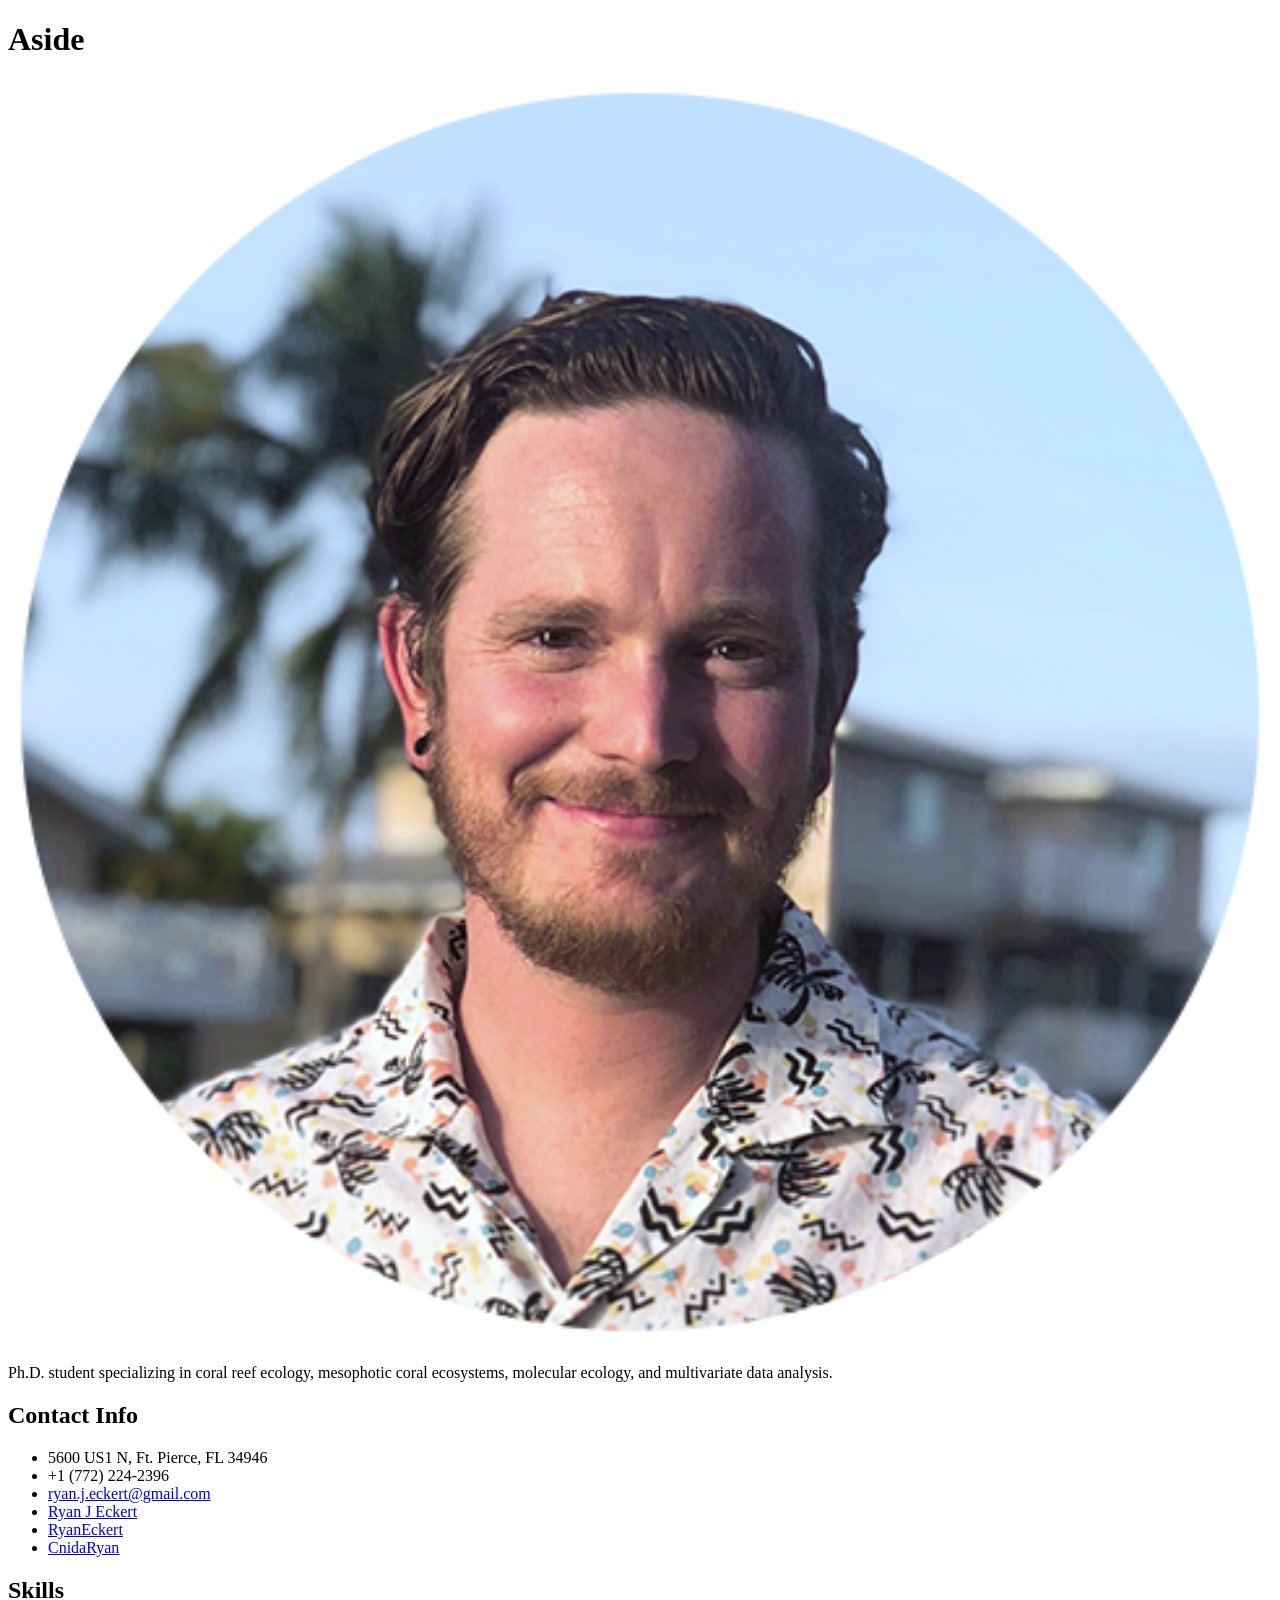
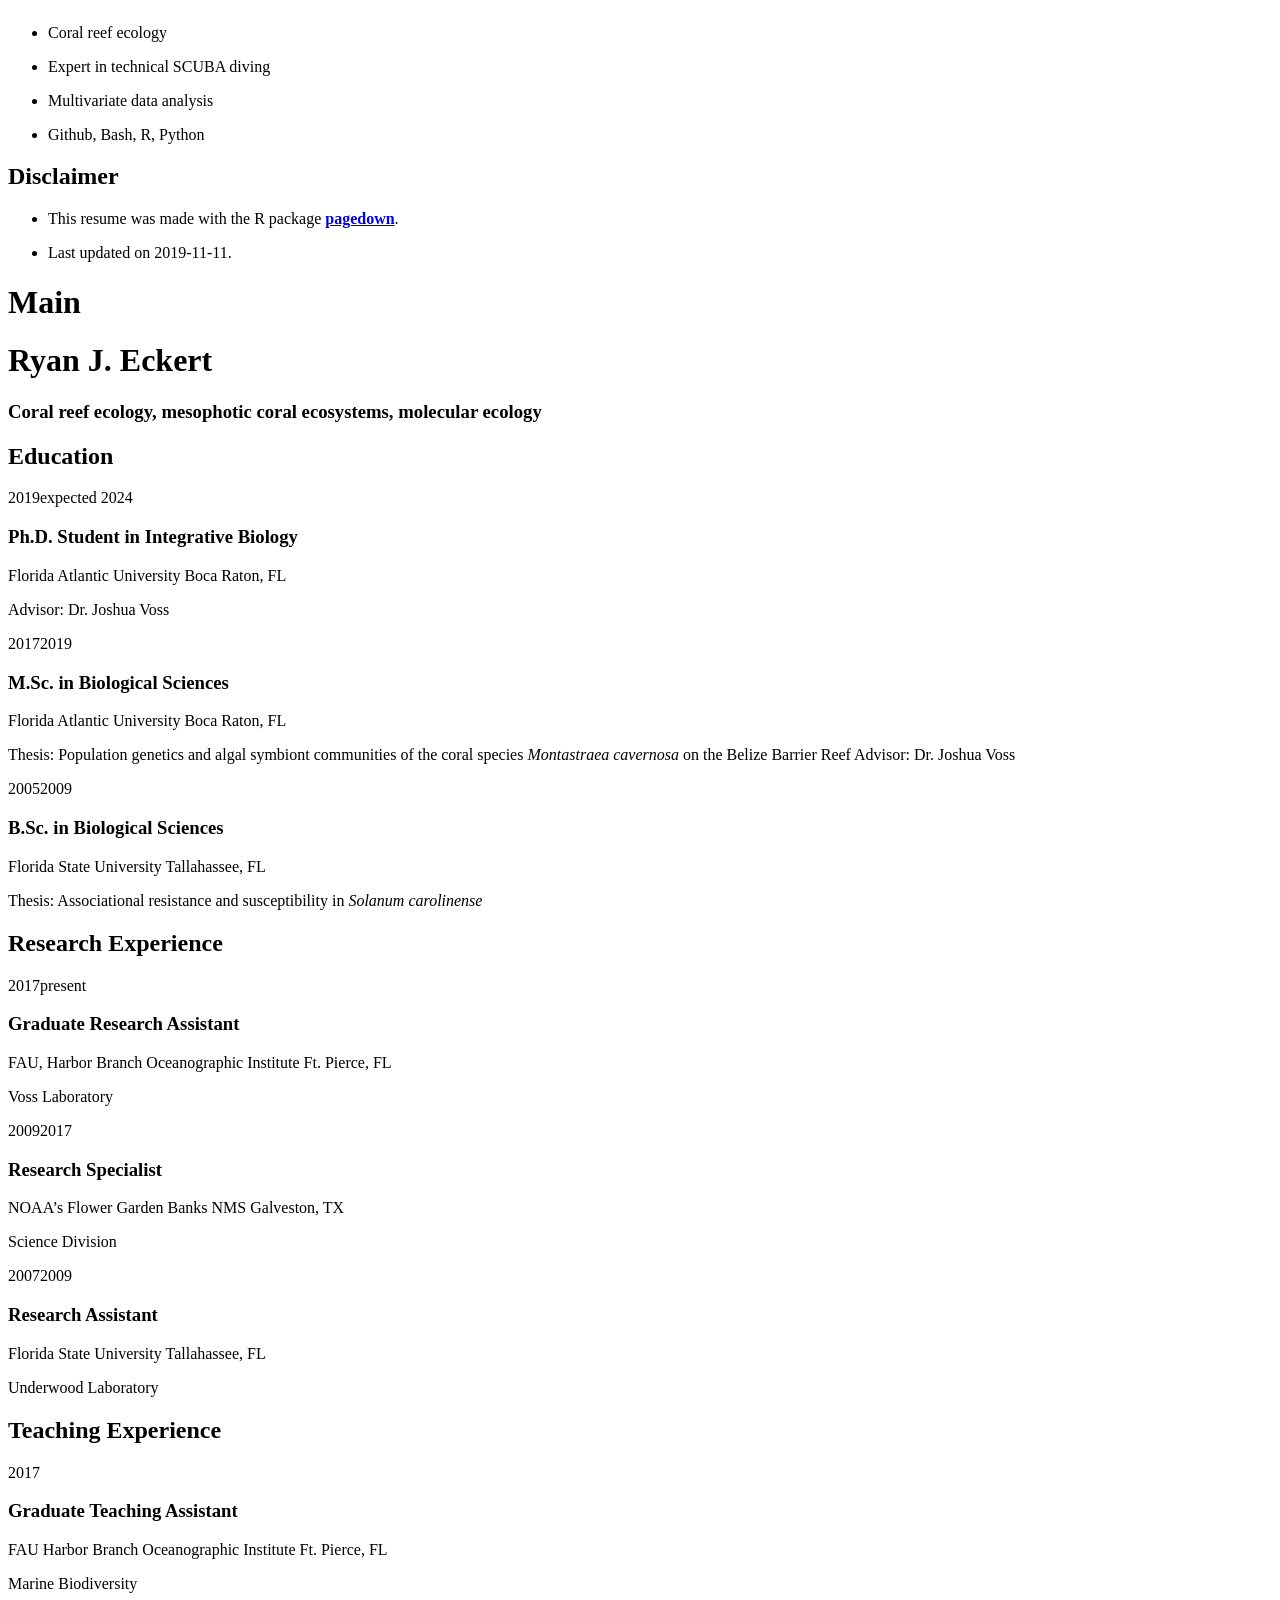
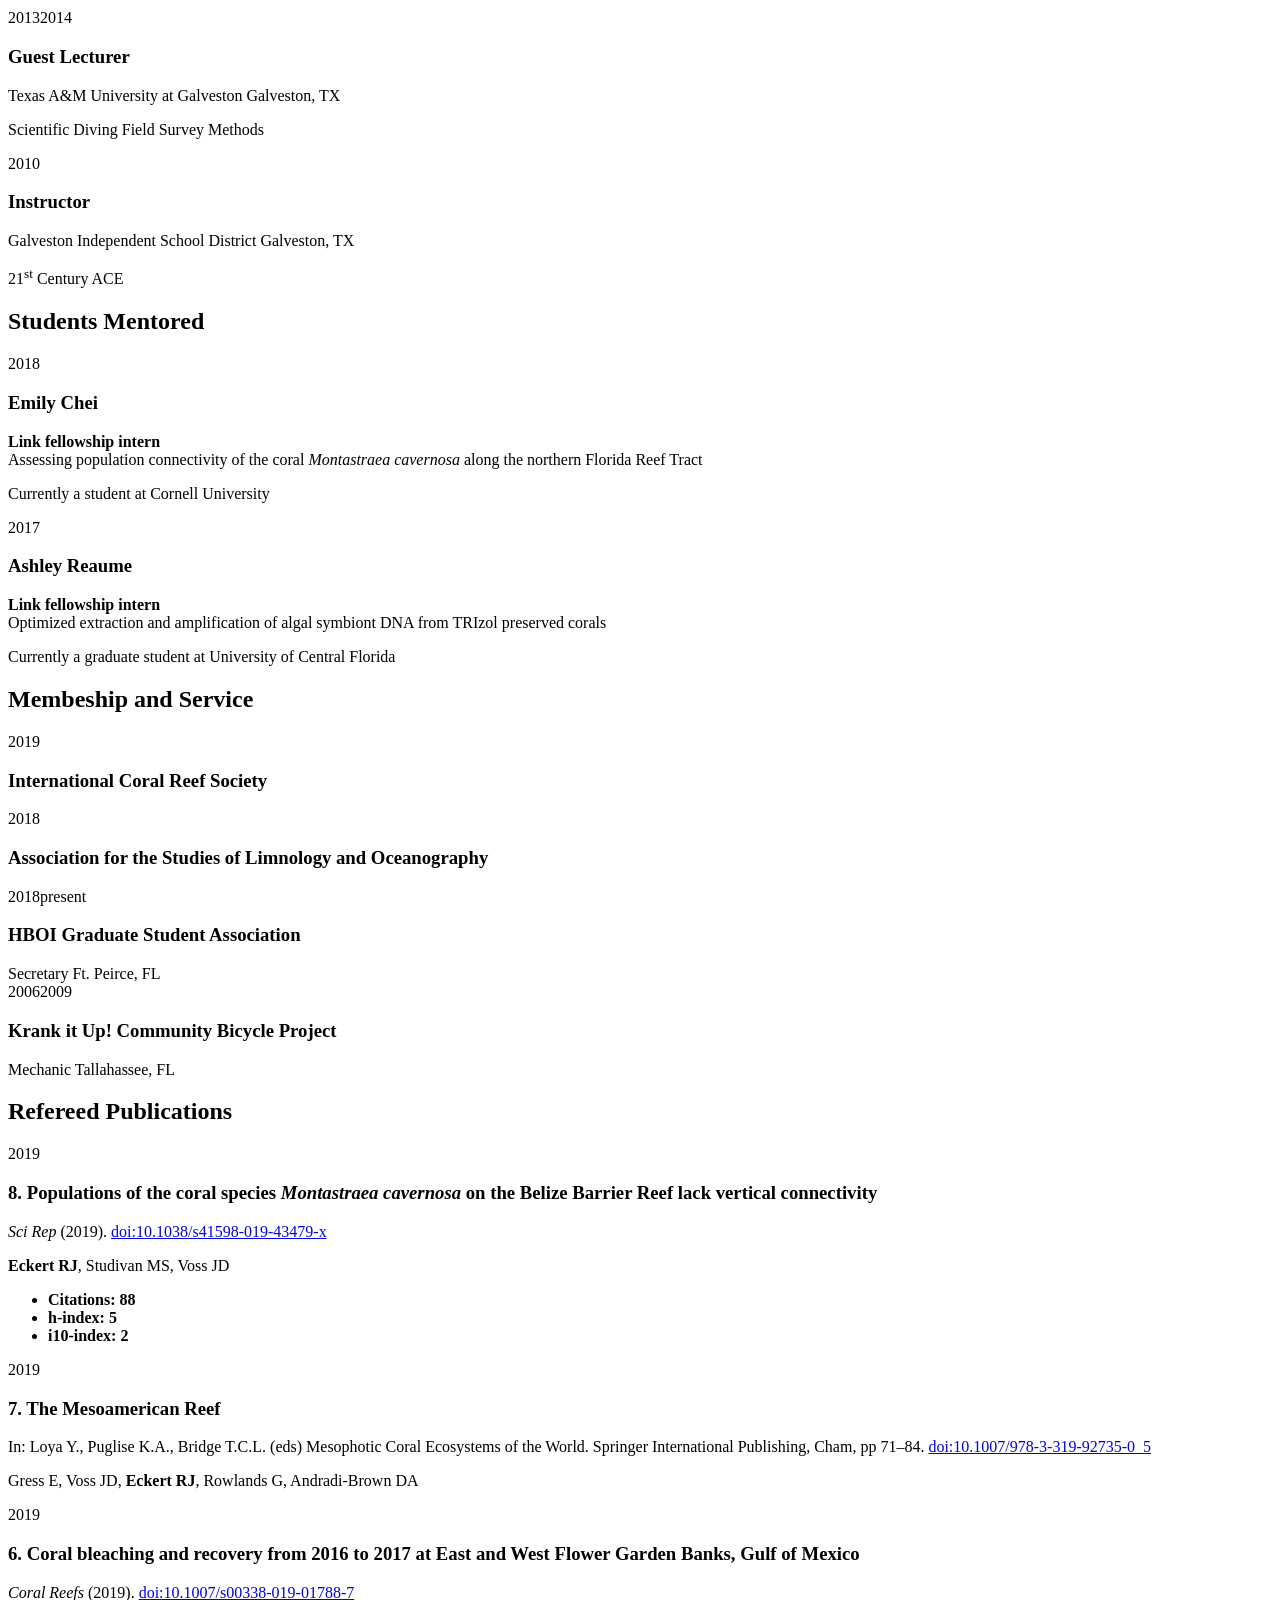
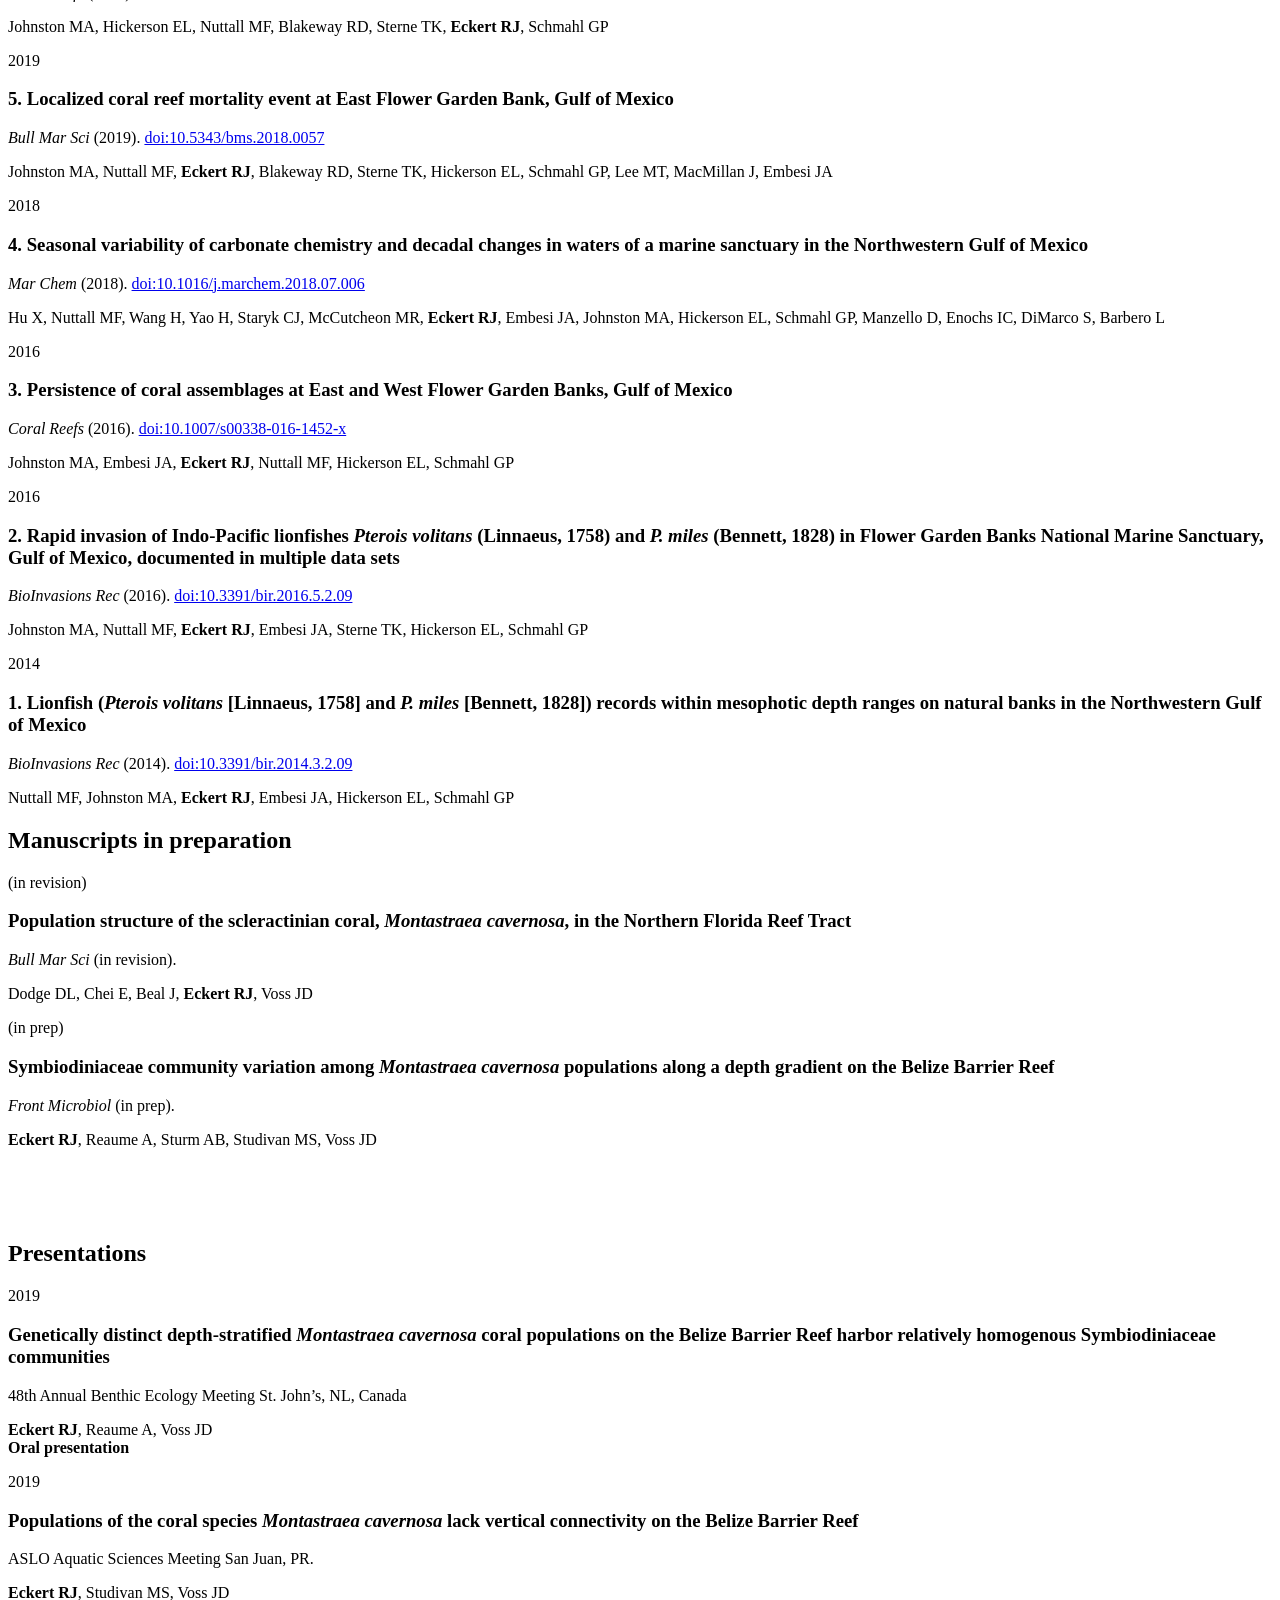
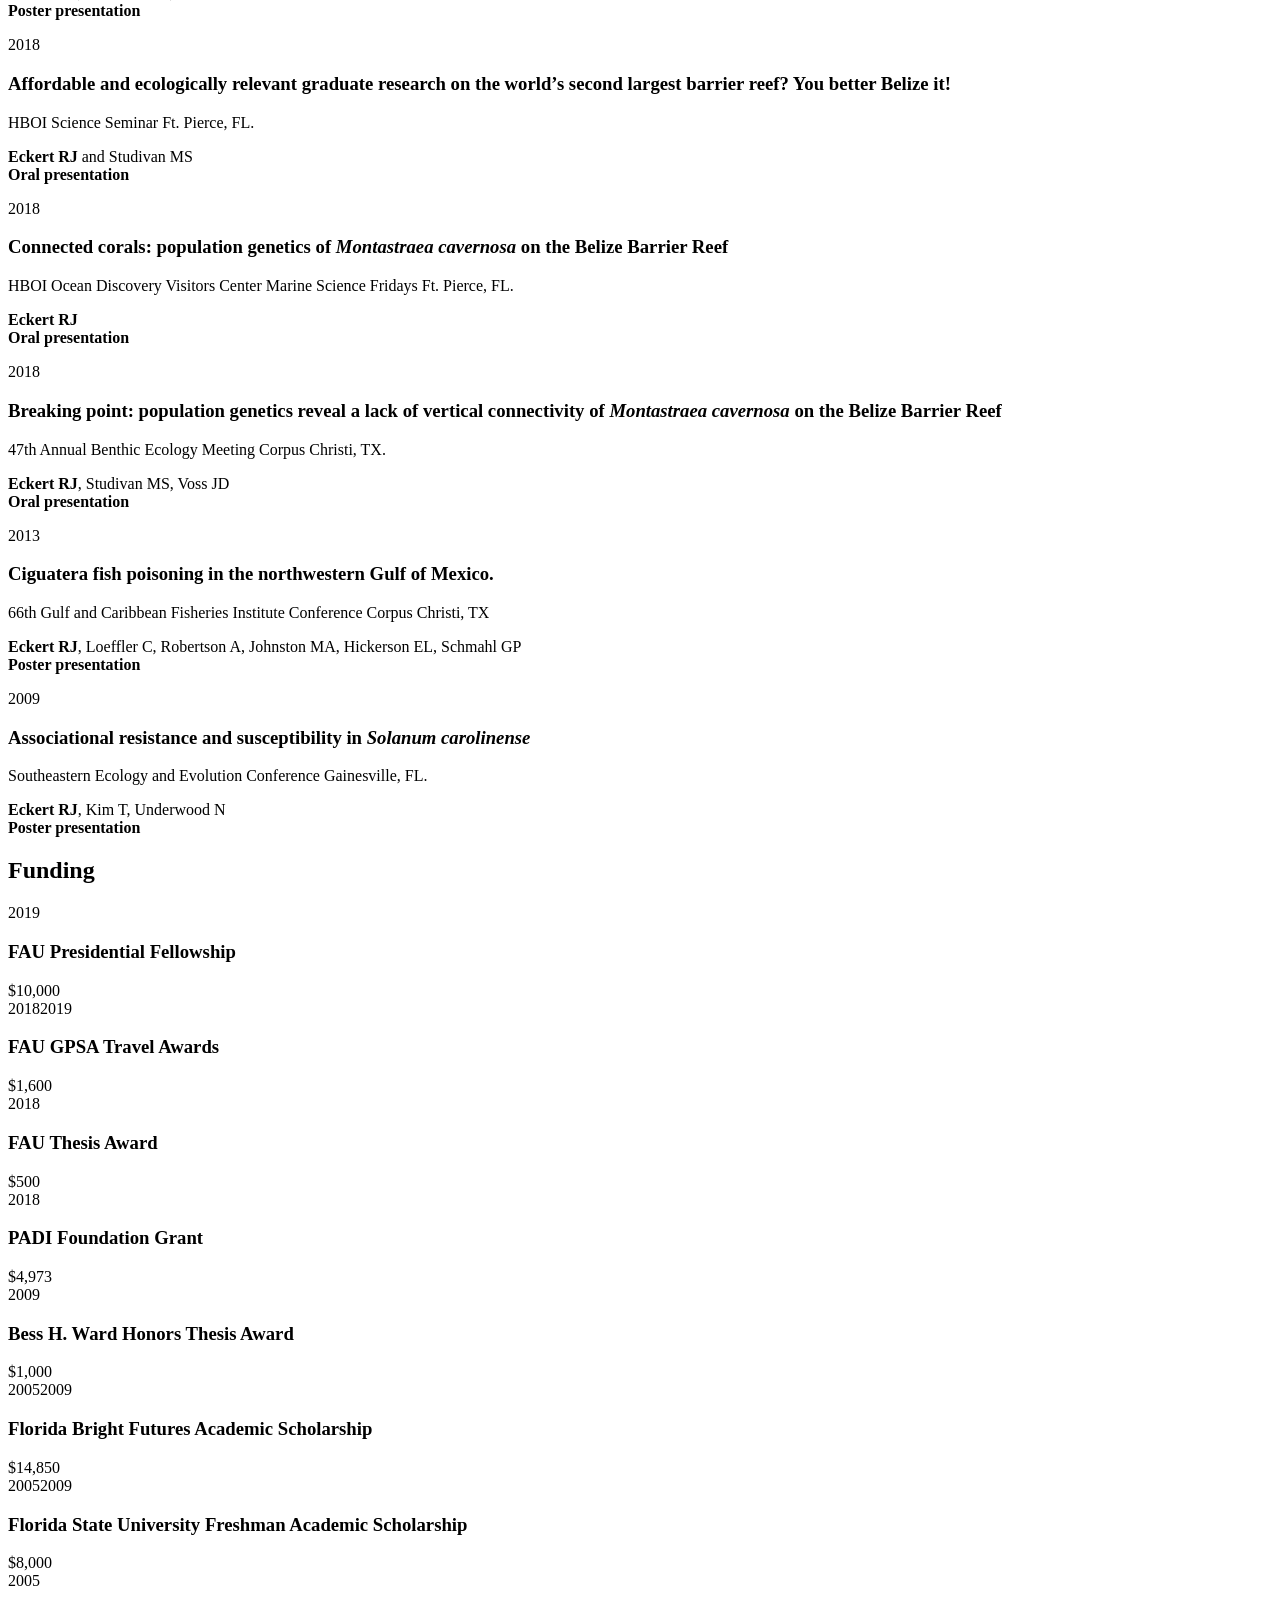
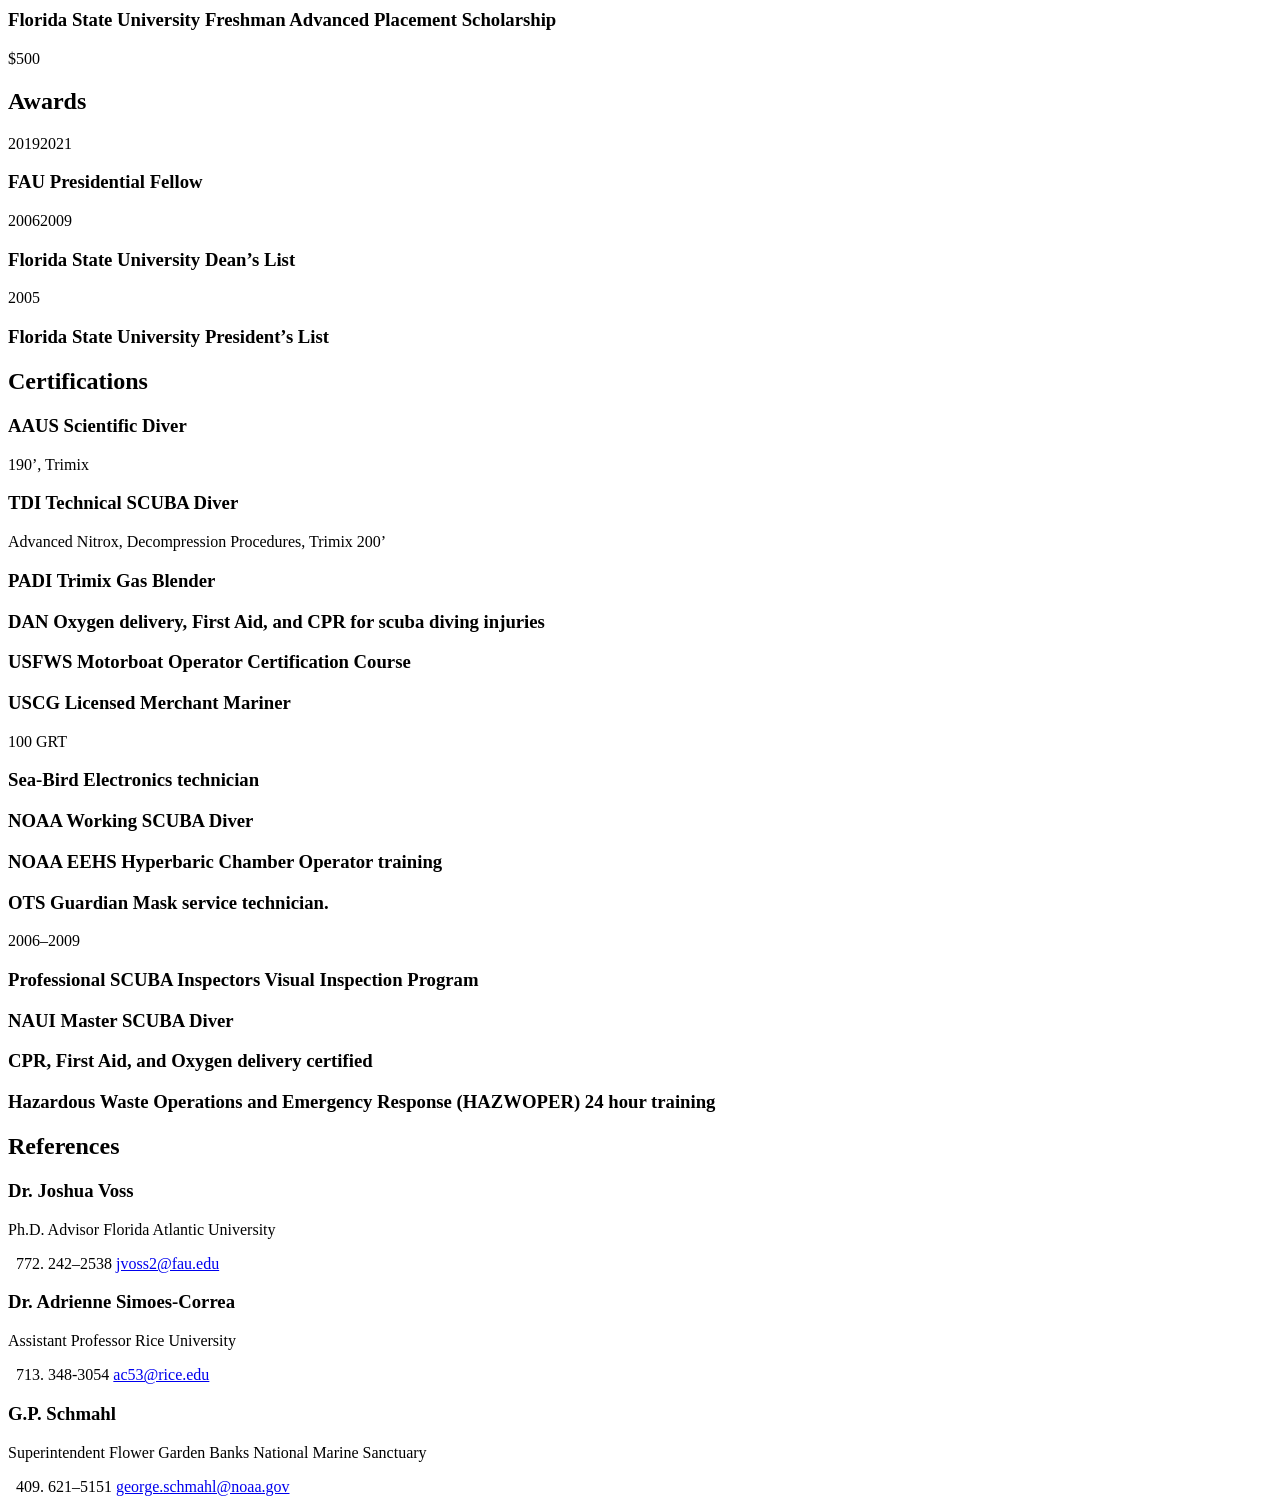
==== index.html @ f62f899c "update" ====
<!DOCTYPE html>
<html xmlns="http://www.w3.org/1999/xhtml">
  <head>
    <meta charset="utf-8" />
    <meta http-equiv="Content-Type" content="text/html; charset=utf-8" />
    <meta name="generator" content="pandoc" />
    <meta name="viewport" content="width=device-width, initial-scale=1">

    <meta name="author" content="Ryan J. Eckert" />
    <meta name="date" content="2019-11-11" />
    <title>Ryan J. Eckert</title>

        <link href="eckertCV_files/font-awesome-5.1.0/css/all.css" rel="stylesheet" />
    <link href="eckertCV_files/font-awesome-5.1.0/css/v4-shims.css" rel="stylesheet" />
    <link href="eckertCV_files/paged-0.5/css/resume.css" rel="stylesheet" />
    <script src="eckertCV_files/paged-0.5/js/config.js"></script>
    <script src="eckertCV_files/paged-0.5/js/paged.js"></script>
    <script src="eckertCV_files/paged-0.5/js/hooks.js"></script>
    
    
  </head>
  <body>

<div id="aside" class="section level1">
<h1>Aside</h1>
<p><img src="rje.png" style="width:100.0%" alt="Ryan Eckert" /></p>
<p>Ph.D. student specializing in coral reef ecology, mesophotic coral ecosystems, molecular ecology, and multivariate data analysis.</p>
<div id="contact" class="section level2">
<h2>Contact Info</h2>
<ul>
<li><i class="fa fa-address-card"></i> 5600 US1 N, Ft. Pierce, FL 34946</li>
<li><i class="fa fa-phone"></i> +1 (772) 224-2396</li>
<li><i class="fa fa-envelope"></i> <a href="mailto:ryan.j.eckert@gmail.com" class="email">ryan.j.eckert@gmail.com</a></li>
<li><i class="fa fa-google"></i> <a href="https://scholar.google.com/citations?user=cogphLkAAAAJ&amp;">Ryan J Eckert</a><br />
</li>
<li><i class="fa fa-github"></i> <a href="https://github.com/RyanEckert">RyanEckert</a><br />
</li>
<li><i class="fa fa-twitter"></i> <a href="https://twitter.com/CnidaRyan">CnidaRyan</a></li>
</ul>
</div>
<div id="skills" class="section level2">
<h2>Skills</h2>
<ul>
<li><p>Coral reef ecology</p></li>
<li><p>Expert in technical SCUBA diving</p></li>
<li><p>Multivariate data analysis</p></li>
<li><p>Github, Bash, R, Python</p></li>
</ul>
</div>
<div id="disclaimer" class="section level2">
<h2>Disclaimer</h2>
<ul>
<li><p>This resume was made with the R package <a href="https://github.com/rstudio/pagedown"><strong>pagedown</strong></a>.</p></li>
<li><p>Last updated on 2019-11-11.</p></li>
</ul>
</div>
</div>
<div id="main" class="section level1">
<h1>Main</h1>
<div id="title" class="section level2">
<h2>Ryan J. <strong>Eckert</strong></h2>
<div id="coral-reef-ecology-mesophotic-coral-ecosystems-molecular-ecology" class="section level3">
<h3>Coral reef ecology, mesophotic coral ecosystems, molecular ecology</h3>
</div>
</div>
<div id="education" class="section level2" data-icon="graduation-cap">
<h2>Education</h2>
<div id="ph.d.-student-in-integrative-biology" class="section level3">
<h3>Ph.D. Student in Integrative Biology</h3>
<p>Florida Atlantic University</p>
<p>Boca Raton, FL</p>
<p>2019 - expected 2024</p>
<p>Advisor: Dr. Joshua Voss</p>
</div>
<div id="m.sc.-in-biological-sciences" class="section level3">
<h3>M.Sc. in Biological Sciences</h3>
<p>Florida Atlantic University</p>
<p>Boca Raton, FL</p>
<p>2017 - 2019</p>
<p>Thesis: Population genetics and algal symbiont communities of the coral species <em>Montastraea cavernosa</em> on the Belize Barrier Reef
Advisor: Dr. Joshua Voss</p>
</div>
<div id="b.sc.-in-biological-sciences" class="section level3">
<h3>B.Sc. in Biological Sciences</h3>
<p>Florida State University</p>
<p>Tallahassee, FL</p>
<p>2005 - 2009</p>
<p>Thesis: Associational resistance and susceptibility in <em>Solanum carolinense</em></p>
</div>
</div>
<div id="research-experience" class="section level2" data-icon="flask">
<h2>Research Experience</h2>
<div id="graduate-research-assistant" class="section level3">
<h3>Graduate Research Assistant</h3>
<p>FAU, Harbor Branch Oceanographic Institute</p>
<p>Ft. Pierce, FL</p>
<p>2017 - present</p>
<p>Voss Laboratory</p>
</div>
<div id="research-specialist" class="section level3">
<h3>Research Specialist</h3>
<p>NOAA’s Flower Garden Banks NMS</p>
<p>Galveston, TX</p>
<p>2009 - 2017</p>
<p>Science Division</p>
</div>
<div id="research-assistant" class="section level3">
<h3>Research Assistant</h3>
<p>Florida State University</p>
<p>Tallahassee, FL</p>
<p>2007 - 2009</p>
<p>Underwood Laboratory</p>
</div>
</div>
<div id="teaching-experience" class="section level2" data-icon="school">
<h2>Teaching Experience</h2>
<div id="graduate-teaching-assistant" class="section level3">
<h3>Graduate Teaching Assistant</h3>
<p>FAU Harbor Branch Oceanographic Institute</p>
<p>Ft. Pierce, FL</p>
<p>2017</p>
<p>Marine Biodiversity</p>
</div>
<div id="guest-lecturer" class="section level3">
<h3>Guest Lecturer</h3>
<p>Texas A&amp;M University at Galveston</p>
<p>Galveston, TX</p>
<p>2013 - 2014</p>
<p>Scientific Diving Field Survey Methods</p>
</div>
<div id="instructor" class="section level3">
<h3>Instructor</h3>
<p>Galveston Independent School District</p>
<p>Galveston, TX</p>
<p>2010</p>
<p>21<sup>st</sup> Century ACE</p>
</div>
</div>
<div id="students-mentored" class="section level2" data-icon="chalkboard-teacher">
<h2>Students Mentored</h2>
<div id="emily-chei" class="section level3">
<h3>Emily Chei</h3>
<p><strong>Link fellowship intern</strong><br>
Assessing population connectivity of the coral <em>Montastraea cavernosa</em> along the northern Florida Reef Tract</p>
<p>N/A</p>
<p>2018</p>
<p>Currently a student at Cornell University</p>
</div>
<div id="ashley-reaume" class="section level3">
<h3>Ashley Reaume</h3>
<p><strong>Link fellowship intern</strong><br>
Optimized extraction and amplification of algal symbiont DNA from TRIzol preserved corals</p>
<p>N/A</p>
<p>2017</p>
<p>Currently a graduate student at University of Central Florida</p>
</div>
</div>
<div id="membeship-and-service" class="section level2" data-icon="id-card-alt">
<h2>Membeship and Service</h2>
<div id="international-coral-reef-society" class="section level3">
<h3>International Coral Reef Society</h3>
<p>N/A</p>
<p>N/A</p>
<p>2019</p>
</div>
<div id="association-for-the-studies-of-limnology-and-oceanography" class="section level3">
<h3>Association for the Studies of Limnology and Oceanography</h3>
<p>N/A</p>
<p>N/A</p>
<p>2018</p>
</div>
<div id="hboi-graduate-student-association" class="section level3">
<h3>HBOI Graduate Student Association</h3>
<p>Secretary</p>
<p>Ft. Peirce, FL</p>
<p>2018 - present</p>
</div>
<div id="krank-it-up-community-bicycle-project" class="section level3">
<h3>Krank it Up! Community Bicycle Project</h3>
<p>Mechanic</p>
<p>Tallahassee, FL</p>
<p>2006 - 2009</p>
</div>
</div>
<div id="refereed-publications" class="section level2" data-icon="newspaper">
<h2>Refereed Publications</h2>
<div id="populations-of-the-coral-species-montastraea-cavernosa-on-the-belize-barrier-reef-lack-vertical-connectivity" class="section level3">
<h3>8. Populations of the coral species <em>Montastraea cavernosa</em> on the Belize Barrier Reef lack vertical connectivity</h3>
<p><em>Sci Rep</em> (2019). <a href="doi:10.1038/s41598-019-43479-x" class="uri">doi:10.1038/s41598-019-43479-x</a></p>
<p>N/A</p>
<p>2019</p>
<p><strong>Eckert RJ</strong>, Studivan MS, Voss JD
<br></p>
<div class="aside">
<ul>
<li><strong>Citations: 88</strong></li>
<li><strong>h-index: 5</strong></li>
<li><strong>i10-index: 2</strong></li>
</ul>
</div>
</div>
<div id="the-mesoamerican-reef" class="section level3">
<h3>7. The Mesoamerican Reef</h3>
<p>In: Loya Y., Puglise K.A., Bridge T.C.L. (eds) Mesophotic Coral Ecosystems of the World. Springer International Publishing, Cham, pp 71–84. <a href="doi:10.1007/978-3-319-92735-0_5" class="uri">doi:10.1007/978-3-319-92735-0_5</a></p>
<p>N/A</p>
<p>2019</p>
<p>Gress E, Voss JD, <strong>Eckert RJ</strong>, Rowlands G, Andradi-Brown DA</p>
</div>
<div id="coral-bleaching-and-recovery-from-2016-to-2017-at-east-and-west-flower-garden-banks-gulf-of-mexico" class="section level3">
<h3>6. Coral bleaching and recovery from 2016 to 2017 at East and West Flower Garden Banks, Gulf of Mexico</h3>
<p><em>Coral Reefs</em> (2019). <a href="doi:10.1007/s00338-019-01788-7" class="uri">doi:10.1007/s00338-019-01788-7</a></p>
<p>N/A</p>
<p>2019</p>
<p>Johnston MA, Hickerson EL, Nuttall MF, Blakeway RD, Sterne TK, <strong>Eckert RJ</strong>, Schmahl GP</p>
</div>
<div id="localized-coral-reef-mortality-event-at-east-flower-garden-bank-gulf-of-mexico" class="section level3">
<h3>5. Localized coral reef mortality event at East Flower Garden Bank, Gulf of Mexico</h3>
<p><em>Bull Mar Sci</em> (2019). <a href="doi:10.5343/bms.2018.0057" class="uri">doi:10.5343/bms.2018.0057</a></p>
<p>N/A</p>
<p>2019</p>
<p>Johnston MA, Nuttall MF, <strong>Eckert RJ</strong>, Blakeway RD, Sterne TK, Hickerson EL, Schmahl GP, Lee MT, MacMillan J, Embesi JA</p>
</div>
<div id="seasonal-variability-of-carbonate-chemistry-and-decadal-changes-in-waters-of-a-marine-sanctuary-in-the-northwestern-gulf-of-mexico" class="section level3">
<h3>4. Seasonal variability of carbonate chemistry and decadal changes in waters of a marine sanctuary in the Northwestern Gulf of Mexico</h3>
<p><em>Mar Chem</em> (2018). <a href="doi:10.1016/j.marchem.2018.07.006" class="uri">doi:10.1016/j.marchem.2018.07.006</a></p>
<p>N/A</p>
<p>2018</p>
<p>Hu X, Nuttall MF, Wang H, Yao H, Staryk CJ, McCutcheon MR, <strong>Eckert RJ</strong>, Embesi JA, Johnston MA, Hickerson EL, Schmahl GP, Manzello D, Enochs IC, DiMarco S, Barbero L</p>
</div>
<div id="persistence-of-coral-assemblages-at-east-and-west-flower-garden-banks-gulf-of-mexico" class="section level3">
<h3>3. Persistence of coral assemblages at East and West Flower Garden Banks, Gulf of Mexico</h3>
<p><em>Coral Reefs</em> (2016). <a href="doi:10.1007/s00338-016-1452-x" class="uri">doi:10.1007/s00338-016-1452-x</a></p>
<p>N/A</p>
<p>2016</p>
<p>Johnston MA, Embesi JA, <strong>Eckert RJ</strong>, Nuttall MF, Hickerson EL, Schmahl GP</p>
</div>
<div id="rapid-invasion-of-indo-pacific-lionfishes-pterois-volitans-linnaeus-1758-and-p.-miles-bennett-1828-in-flower-garden-banks-national-marine-sanctuary-gulf-of-mexico-documented-in-multiple-data-sets" class="section level3">
<h3>2. Rapid invasion of Indo-Pacific lionfishes <em>Pterois volitans</em> (Linnaeus, 1758) and <em>P. miles</em> (Bennett, 1828) in Flower Garden Banks National Marine Sanctuary, Gulf of Mexico, documented in multiple data sets</h3>
<p><em>BioInvasions Rec</em> (2016). <a href="doi:10.3391/bir.2016.5.2.09" class="uri">doi:10.3391/bir.2016.5.2.09</a></p>
<p>N/A</p>
<p>2016</p>
<p>Johnston MA, Nuttall MF, <strong>Eckert RJ</strong>, Embesi JA, Sterne TK, Hickerson EL, Schmahl GP</p>
</div>
<div id="lionfish-pterois-volitans-linnaeus-1758-and-p.-miles-bennett-1828-records-within-mesophotic-depth-ranges-on-natural-banks-in-the-northwestern-gulf-of-mexico" class="section level3">
<h3>1. Lionfish (<em>Pterois volitans</em> [Linnaeus, 1758] and <em>P. miles</em> [Bennett, 1828]) records within mesophotic depth ranges on natural banks in the Northwestern Gulf of Mexico</h3>
<p><em>BioInvasions Rec</em> (2014). <a href="doi:10.3391/bir.2014.3.2.09" class="uri">doi:10.3391/bir.2014.3.2.09</a></p>
<p>N/A</p>
<p>2014</p>
<p>Nuttall MF, Johnston MA, <strong>Eckert RJ</strong>, Embesi JA, Hickerson EL, Schmahl GP</p>
</div>
</div>
<div id="manuscripts-in-preparation" class="section level2" data-icon="pencil-alt">
<h2>Manuscripts in preparation</h2>
<div id="population-structure-of-the-scleractinian-coral-montastraea-cavernosa-in-the-northern-florida-reef-tract" class="section level3">
<h3>Population structure of the scleractinian coral, <em>Montastraea cavernosa</em>, in the Northern Florida Reef Tract</h3>
<p><em>Bull Mar Sci</em> (in revision).</p>
<p>N/A</p>
<p>(in revision)</p>
<p>Dodge DL, Chei E, Beal J, <strong>Eckert RJ</strong>, Voss JD</p>
</div>
<div id="symbiodiniaceae-community-variation-among-montastraea-cavernosa-populations-along-a-depth-gradient-on-the-belize-barrier-reef" class="section level3">
<h3>Symbiodiniaceae community variation among <em>Montastraea cavernosa</em> populations along a depth gradient on the Belize Barrier Reef</h3>
<p><em>Front Microbiol</em> (in prep).</p>
<p>N/A</p>
<p>(in prep)</p>
<p><strong>Eckert RJ</strong>, Reaume A, Sturm AB, Studivan MS, Voss JD
<br><br><br><br><br></p>
</div>
</div>
<div id="presentations" class="section level2" data-icon="comment-alt">
<h2>Presentations</h2>
<div id="genetically-distinct-depth-stratified-montastraea-cavernosa-coral-populations-on-the-belize-barrier-reef-harbor-relatively-homogenous-symbiodiniaceae-communities" class="section level3">
<h3>Genetically distinct depth-stratified <em>Montastraea cavernosa</em> coral populations on the Belize Barrier Reef harbor relatively homogenous Symbiodiniaceae communities</h3>
<p>48th Annual Benthic Ecology Meeting</p>
<p>St. John’s, NL, Canada</p>
<p>2019</p>
<p><strong>Eckert RJ</strong>, Reaume A, Voss JD<br>
<strong>Oral presentation</strong></p>
</div>
<div id="populations-of-the-coral-species-montastraea-cavernosa-lack-vertical-connectivity-on-the-belize-barrier-reef" class="section level3">
<h3>Populations of the coral species <em>Montastraea cavernosa</em> lack vertical connectivity on the Belize Barrier Reef</h3>
<p>ASLO Aquatic Sciences Meeting</p>
<p>San Juan, PR.</p>
<p>2019</p>
<p><strong>Eckert RJ</strong>, Studivan MS, Voss JD<br>
<strong>Poster presentation</strong></p>
</div>
<div id="affordable-and-ecologically-relevant-graduate-research-on-the-worlds-second-largest-barrier-reef-you-better-belize-it" class="section level3">
<h3>Affordable and ecologically relevant graduate research on the world’s second largest barrier reef? You better Belize it!</h3>
<p>HBOI Science Seminar</p>
<p>Ft. Pierce, FL.</p>
<p>2018</p>
<p><strong>Eckert RJ</strong> and Studivan MS<br>
<strong>Oral presentation</strong></p>
</div>
<div id="connected-corals-population-genetics-of-montastraea-cavernosa-on-the-belize-barrier-reef" class="section level3">
<h3>Connected corals: population genetics of <em>Montastraea cavernosa</em> on the Belize Barrier Reef</h3>
<p>HBOI Ocean Discovery Visitors Center Marine Science Fridays</p>
<p>Ft. Pierce, FL.</p>
<p>2018</p>
<p><strong>Eckert RJ</strong><br>
<strong>Oral presentation</strong></p>
</div>
<div id="breaking-point-population-genetics-reveal-a-lack-of-vertical-connectivity-of-montastraea-cavernosa-on-the-belize-barrier-reef" class="section level3">
<h3>Breaking point: population genetics reveal a lack of vertical connectivity of <em>Montastraea cavernosa</em> on the Belize Barrier Reef</h3>
<p>47th Annual Benthic Ecology Meeting</p>
<p>Corpus Christi, TX.</p>
<p>2018</p>
<p><strong>Eckert RJ</strong>, Studivan MS, Voss JD<br>
<strong>Oral presentation</strong></p>
</div>
<div id="ciguatera-fish-poisoning-in-the-northwestern-gulf-of-mexico." class="section level3">
<h3>Ciguatera fish poisoning in the northwestern Gulf of Mexico.</h3>
<p>66th Gulf and Caribbean Fisheries Institute Conference</p>
<p>Corpus Christi, TX</p>
<p>2013</p>
<p><strong>Eckert RJ</strong>, Loeffler C, Robertson A, Johnston MA, Hickerson EL, Schmahl GP<br>
<strong>Poster presentation</strong></p>
</div>
<div id="associational-resistance-and-susceptibility-in-solanum-carolinense" class="section level3">
<h3>Associational resistance and susceptibility in <em>Solanum carolinense</em></h3>
<p>Southeastern Ecology and Evolution Conference</p>
<p>Gainesville, FL.</p>
<p>2009</p>
<p><strong>Eckert RJ</strong>, Kim T, Underwood N<br>
<strong>Poster presentation</strong></p>
</div>
</div>
<div id="funding" class="section level2" data-icon="money-bill" data-concise="true">
<h2>Funding</h2>
<div id="fau-presidential-fellowship" class="section level3">
<h3>FAU Presidential Fellowship</h3>
<p>$10,000</p>
<p>N/A</p>
<p>2019</p>
</div>
<div id="fau-gpsa-travel-awards" class="section level3">
<h3>FAU GPSA Travel Awards</h3>
<p>$1,600</p>
<p>N/A</p>
<p>2018 - 2019</p>
</div>
<div id="fau-thesis-award" class="section level3">
<h3>FAU Thesis Award</h3>
<p>$500</p>
<p>N/A</p>
<p>2018</p>
</div>
<div id="padi-foundation-grant" class="section level3">
<h3>PADI Foundation Grant</h3>
<p>$4,973</p>
<p>N/A</p>
<p>2018</p>
</div>
<div id="bess-h.-ward-honors-thesis-award" class="section level3">
<h3>Bess H. Ward Honors Thesis Award</h3>
<p>$1,000</p>
<p>N/A</p>
<p>2009</p>
</div>
<div id="florida-bright-futures-academic-scholarship" class="section level3">
<h3>Florida Bright Futures Academic Scholarship</h3>
<p>$14,850</p>
<p>N/A</p>
<p>2005 - 2009</p>
</div>
<div id="florida-state-university-freshman-academic-scholarship" class="section level3">
<h3>Florida State University Freshman Academic Scholarship</h3>
<p>$8,000</p>
<p>N/A</p>
<p>2005 - 2009</p>
</div>
<div id="florida-state-university-freshman-advanced-placement-scholarship" class="section level3">
<h3>Florida State University Freshman Advanced Placement Scholarship</h3>
<p>$500</p>
<p>N/A</p>
<p>2005</p>
</div>
</div>
<div id="awards" class="section level2" data-icon="award">
<h2>Awards</h2>
<div id="fau-presidential-fellow" class="section level3">
<h3>FAU Presidential Fellow</h3>
<p>N/A</p>
<p>N/A</p>
<p>2019 - 2021</p>
</div>
<div id="florida-state-university-deans-list" class="section level3">
<h3>Florida State University Dean’s List</h3>
<p>N/A</p>
<p>N/A</p>
<p>2006 - 2009</p>
</div>
<div id="florida-state-university-presidents-list" class="section level3">
<h3>Florida State University President’s List</h3>
<p>N/A</p>
<p>N/A</p>
<p>2005</p>
</div>
</div>
<div id="certifications" class="section level2" data-icon="id-card">
<h2>Certifications</h2>
<div id="aaus-scientific-diver" class="section level3">
<h3>AAUS Scientific Diver</h3>
<p>190’, Trimix</p>
<p>N/A</p>
<p>N/A</p>
</div>
<div id="tdi-technical-scuba-diver" class="section level3">
<h3>TDI Technical SCUBA Diver</h3>
<p>Advanced Nitrox, Decompression Procedures, Trimix 200’</p>
<p>N/A</p>
<p>N/A</p>
</div>
<div id="padi-trimix-gas-blender" class="section level3">
<h3>PADI Trimix Gas Blender</h3>
<p>N/A</p>
<p>N/A</p>
<p>N/A</p>
</div>
<div id="dan-oxygen-delivery-first-aid-and-cpr-for-scuba-diving-injuries" class="section level3">
<h3>DAN Oxygen delivery, First Aid, and CPR for scuba diving injuries</h3>
<p>N/A</p>
<p>N/A</p>
<p>N/A</p>
</div>
<div id="usfws-motorboat-operator-certification-course" class="section level3">
<h3>USFWS Motorboat Operator Certification Course</h3>
<p>N/A</p>
<p>N/A</p>
<p>N/A</p>
</div>
<div id="uscg-licensed-merchant-mariner" class="section level3">
<h3>USCG Licensed Merchant Mariner</h3>
<p>100 GRT</p>
<p>N/A</p>
<p>N/A</p>
</div>
<div id="sea-bird-electronics-technician" class="section level3">
<h3>Sea-Bird Electronics technician</h3>
<p>N/A</p>
<p>N/A</p>
<p>N/A</p>
</div>
<div id="noaa-working-scuba-diver" class="section level3">
<h3>NOAA Working SCUBA Diver</h3>
<p>N/A</p>
<p>N/A</p>
<p>N/A</p>
</div>
<div id="noaa-eehs-hyperbaric-chamber-operator-training" class="section level3">
<h3>NOAA EEHS Hyperbaric Chamber Operator training</h3>
<p>N/A</p>
<p>N/A</p>
<p>N/A</p>
</div>
<div id="ots-guardian-mask-service-technician." class="section level3">
<h3>OTS Guardian Mask service technician.</h3>
<p>N/A</p>
<p>N/A</p>
<p>N/A</p>
</div>
<div id="professional-scuba-inspectors-visual-inspection-program" class="section level3">
<h3>Professional SCUBA Inspectors Visual Inspection Program</h3>
<p>N/A</p>
<p>N/A</p>
<p>2006–2009</p>
</div>
<div id="naui-master-scuba-diver" class="section level3">
<h3>NAUI Master SCUBA Diver</h3>
<p>N/A</p>
<p>N/A</p>
<p>N/A</p>
</div>
<div id="cpr-first-aid-and-oxygen-delivery-certified" class="section level3">
<h3>CPR, First Aid, and Oxygen delivery certified</h3>
<p>N/A</p>
<p>N/A</p>
<p>N/A</p>
</div>
<div id="hazardous-waste-operations-and-emergency-response-hazwoper-24-hour-training" class="section level3">
<h3>Hazardous Waste Operations and Emergency Response (HAZWOPER) 24 hour training</h3>
<p>N/A</p>
<p>N/A</p>
<p>N/A</p>
</div>
</div>
<div id="references" class="section level2" data-icon="user-friends" data-concise="true">
<h2>References</h2>
<div id="dr.-joshua-voss" class="section level3">
<h3>Dr. Joshua Voss</h3>
<p>Ph.D. Advisor</p>
<p>Florida Atlantic University</p>
<p>N/A</p>
<ol start="772" style="list-style-type: decimal">
<li>242–2538
<a href="mailto:jvoss2@fau.edu" class="email">jvoss2@fau.edu</a></li>
</ol>
</div>
<div id="dr.-adrienne-simoes-correa" class="section level3">
<h3>Dr. Adrienne Simoes-Correa</h3>
<p>Assistant Professor</p>
<p>Rice University</p>
<ol start="713" style="list-style-type: decimal">
<li>348-3054
<a href="mailto:ac53@rice.edu" class="email">ac53@rice.edu</a></li>
</ol>
</div>
<div id="g.p.-schmahl" class="section level3">
<h3>G.P. Schmahl</h3>
<p>Superintendent</p>
<p>Flower Garden Banks National Marine Sanctuary</p>
<ol start="409" style="list-style-type: decimal">
<li>621–5151
<a href="mailto:george.schmahl@noaa.gov" class="email">george.schmahl@noaa.gov</a></li>
</ol>
</div>
</div>
</div>

<script>
(function() {
  var i, s, j, el, els;
  var create_el = function(type, className, content, isHTML) {
    var el = document.createElement(type);
    if (className) el.className = className;
    if (content) {
      if (isHTML) {el.innerHTML = content;} else {el.innerText = content;}
    }
    return el;
  }

  // replace h2 title with h1
  var title = document.getElementById('title').querySelector('h2');
  title.parentNode.replaceChild(create_el('h1', false, title.innerHTML, true), title);

  // add the class .aside to #aside
  el = document.getElementById('aside');
  if (el) el.className += ' aside';

  // tweak class names of sections, and add icons
  els = document.getElementById('main').querySelectorAll('.level2');
  for (i = 0; i < els.length; i++) {
    el = els[i];
    if (i === 0 && el.id === 'title') continue;
    el.className += ' main-block';
    if (el.dataset['concise']) el.className += ' concise';
    s = el.dataset['icon'] || 'bookmark';
    el.firstElementChild.insertBefore(create_el('i', 'fa fa-' + s), el.firstElementChild.firstChild);
  }

  // tweak class names of blocks in sections
  els = document.getElementById('main').querySelectorAll('.level3');
  for (i = 0; i < els.length; i++) {
    el = els[i];
    if (el.parentNode.id === 'title') continue;
    el.className += ' blocks';
    el.innerHTML = '<div class="date"></div>' + '<div class="decorator"></div>' +
      '<div class="details"><header></header><div></div></div>' + el.innerHTML;
    var ps = el.querySelectorAll('p');
    // move the date paragraph to the date div
    if (ps.length >= 3) {
      s = ps[2].innerText;
      s = s === 'N/A' ? [] : s.split(' - ');
      el.removeChild(ps[2]);
      for (j = 0; j < s.length && j < 2; j++) {
        el.children[0].appendChild(create_el('span', false, s[j]))
      }
    }
    // move title, description, location to the details div
    (function(h) {
      h.appendChild(el.children[3]);
      var p = el.children[3];  // description
      if (p.innerText !== 'N/A') {
        h.appendChild(create_el('span', 'place', p.innerHTML, true));
      }
      el.removeChild(p);
      p = el.children[3];  // location
      if (p.innerText !== 'N/A') {
        s = create_el('span', 'location', p.innerHTML, true);
        s.innerHTML = '<i class="fa fa-map-marker-alt"></i> ' + s.innerHTML;
        h.appendChild(s);
      }
      el.removeChild(p);
    })(el.children[2].firstElementChild);
    // move the rest of content in a block into the last div of the details div
    s = el.children[2];
    while (j = s.nextSibling) {
      if (j.className === 'aside') { s = j; continue; }
      el.children[2].lastElementChild.append(j);
    }
  }
})();
</script>


  </body>
</html>
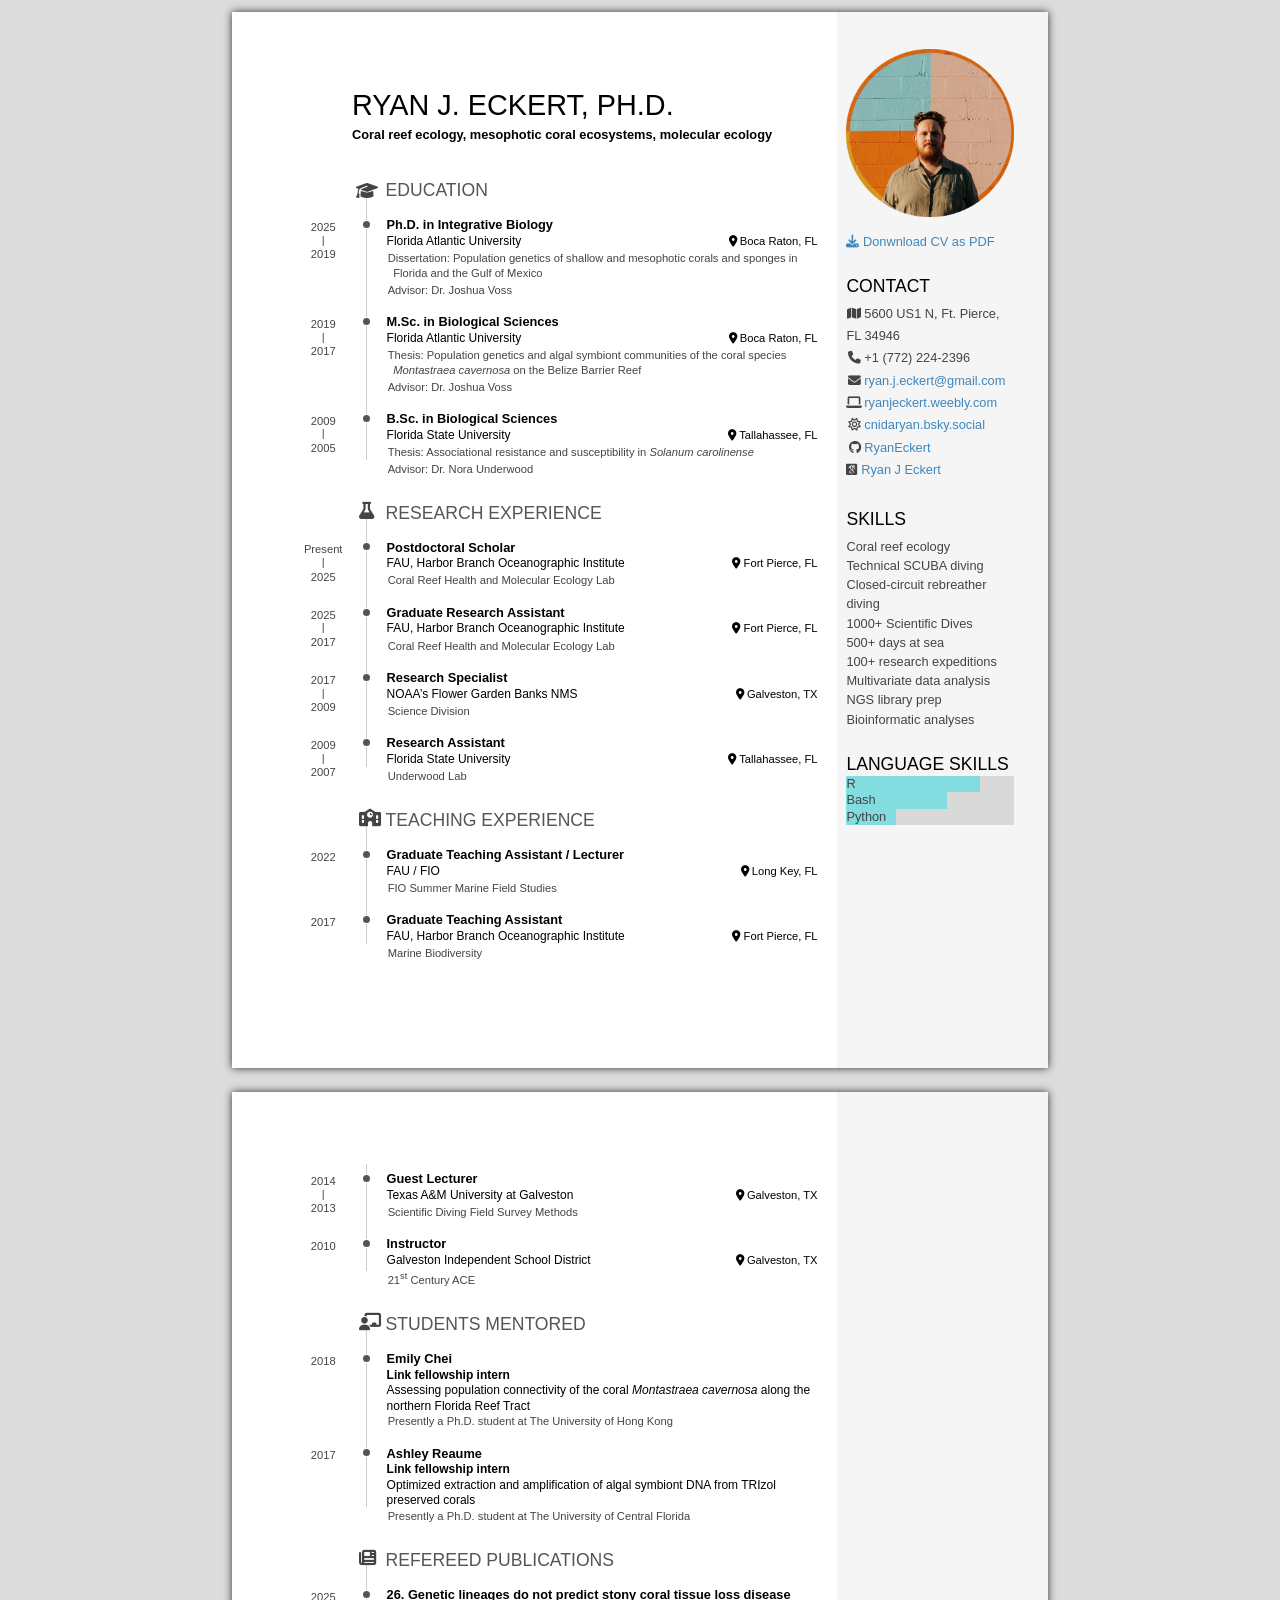
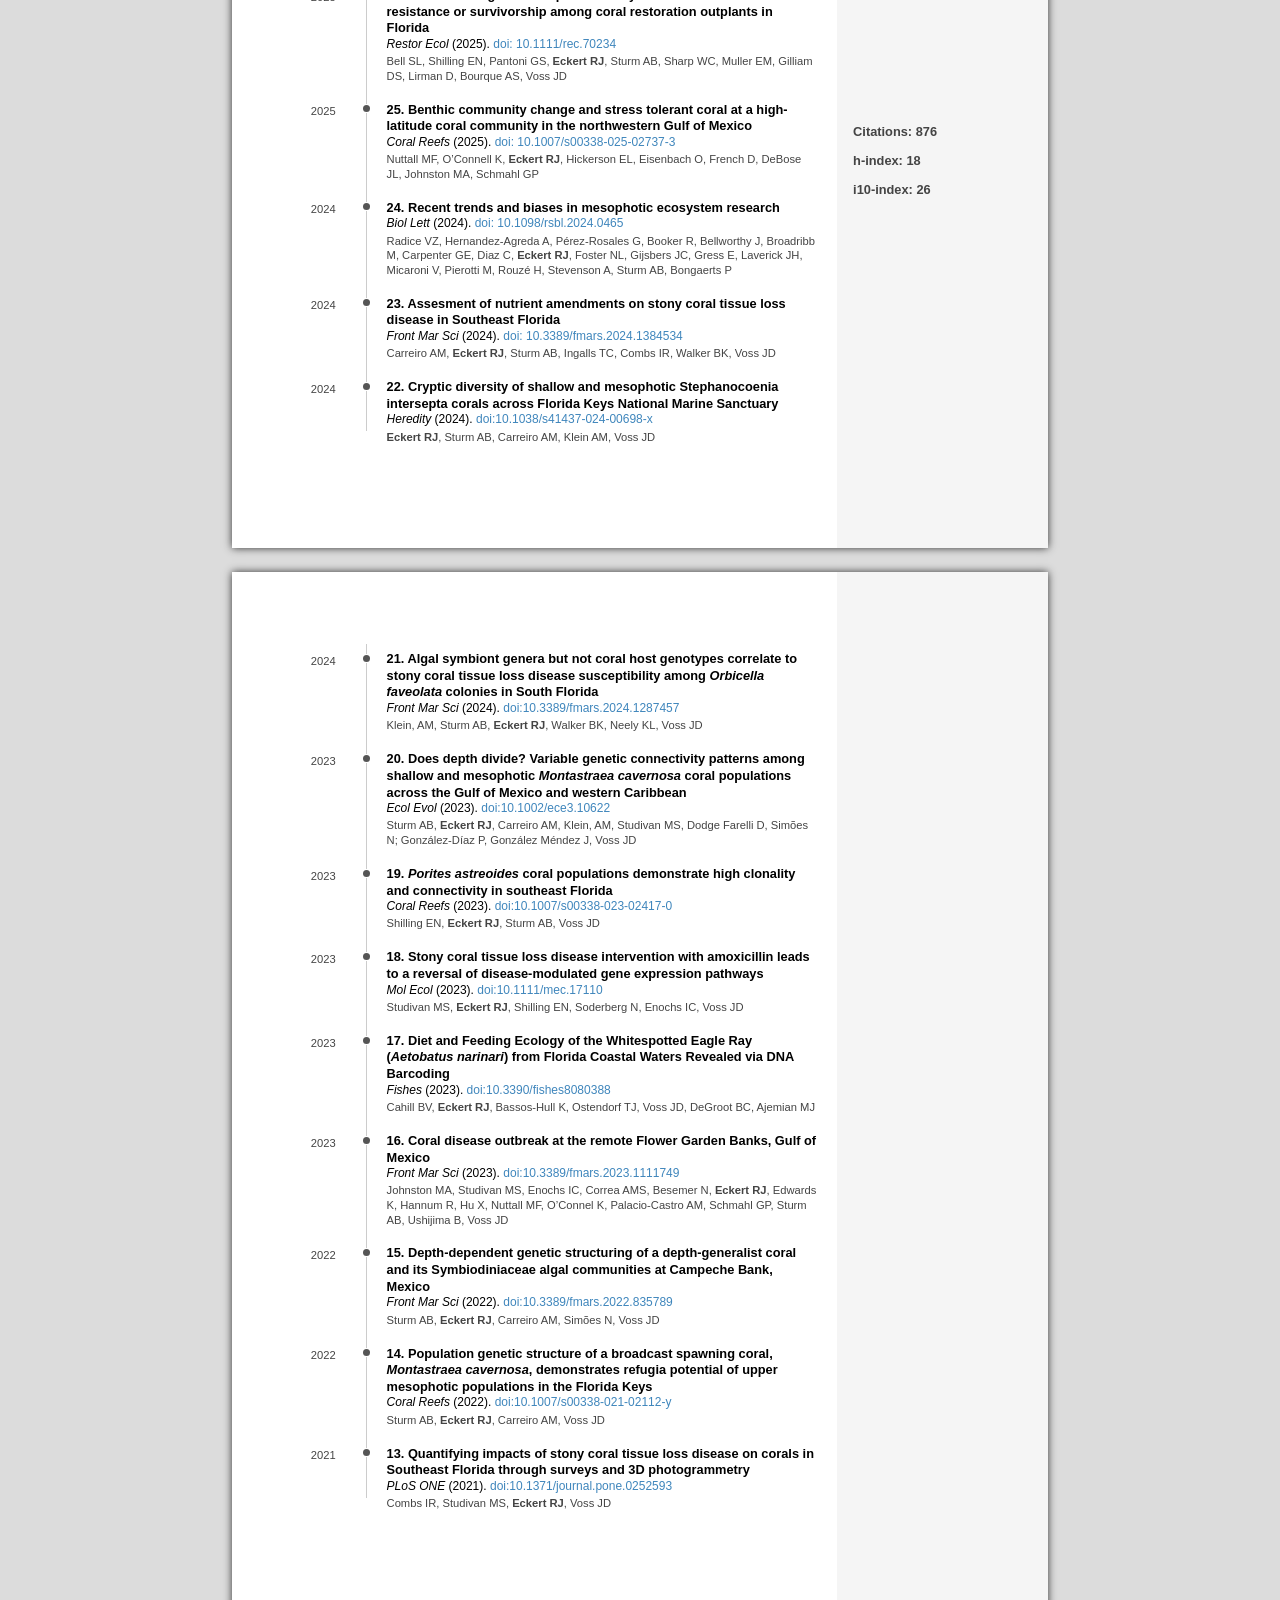
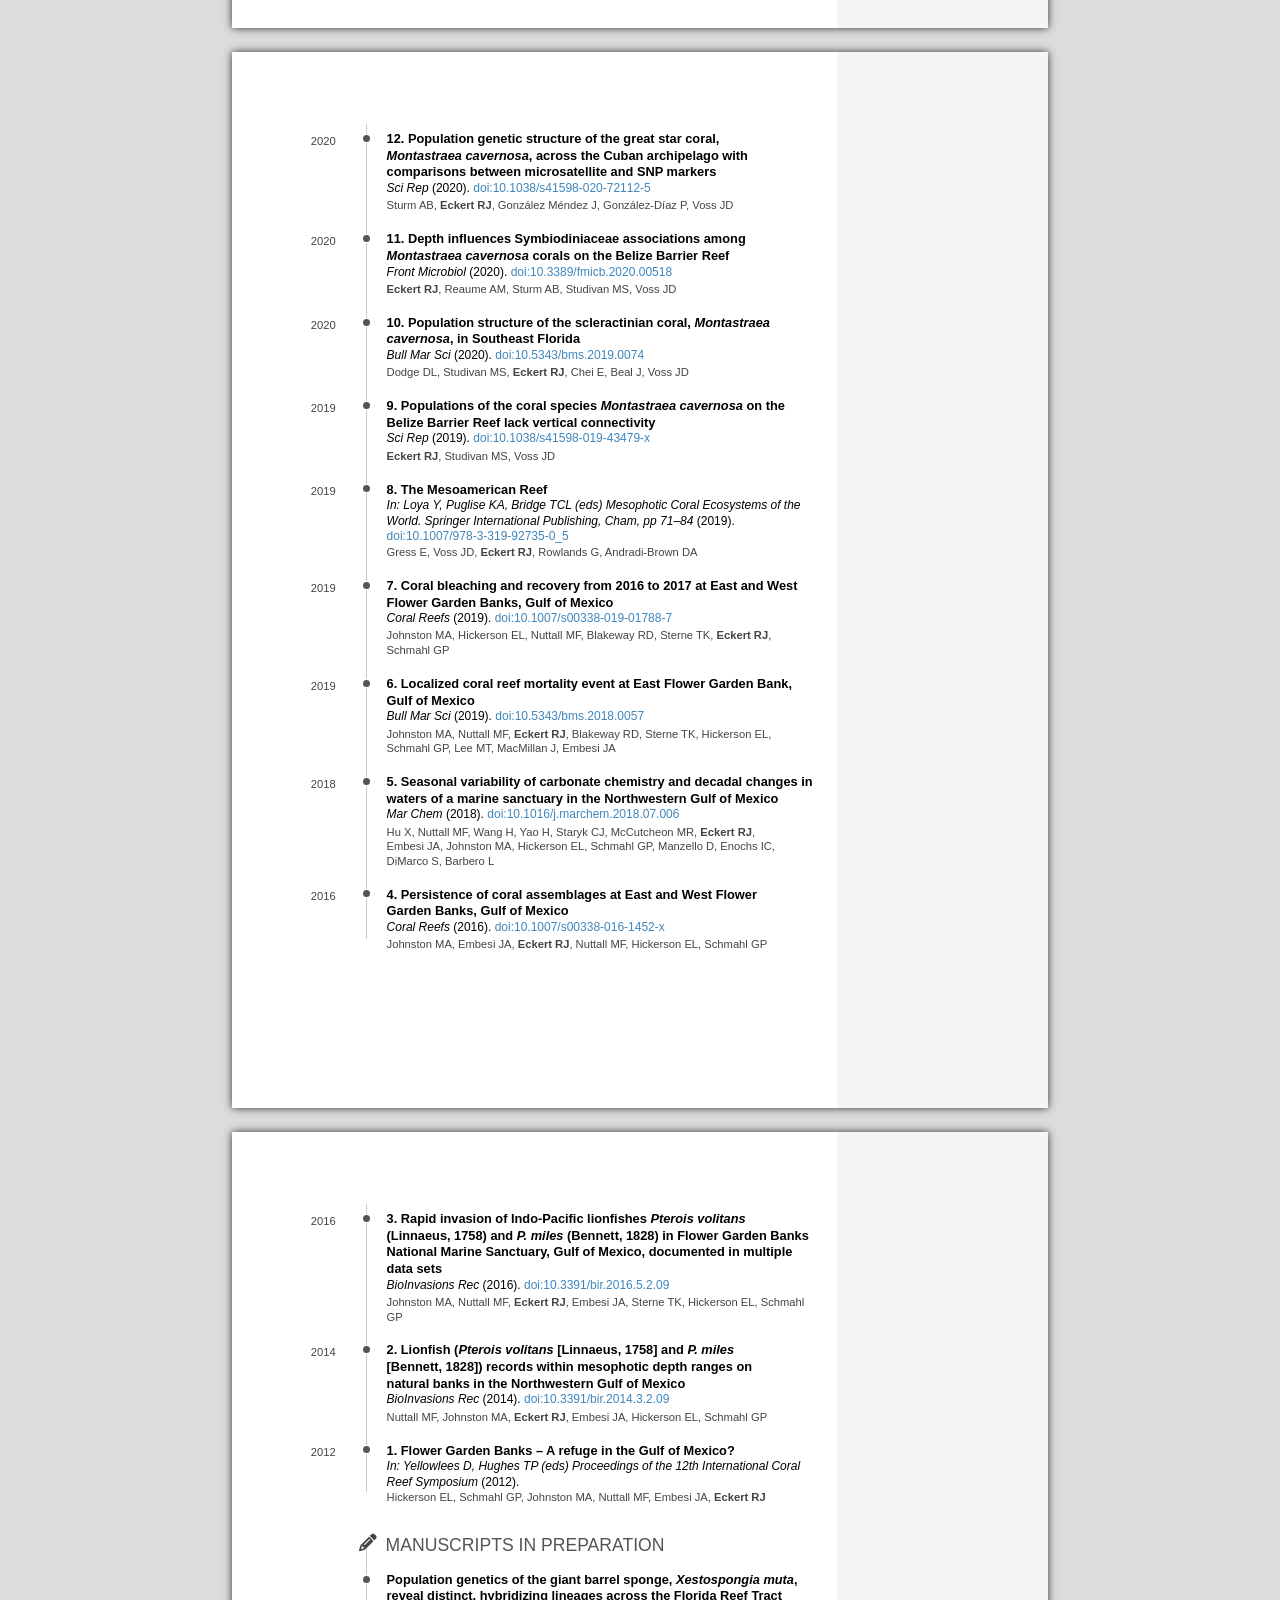
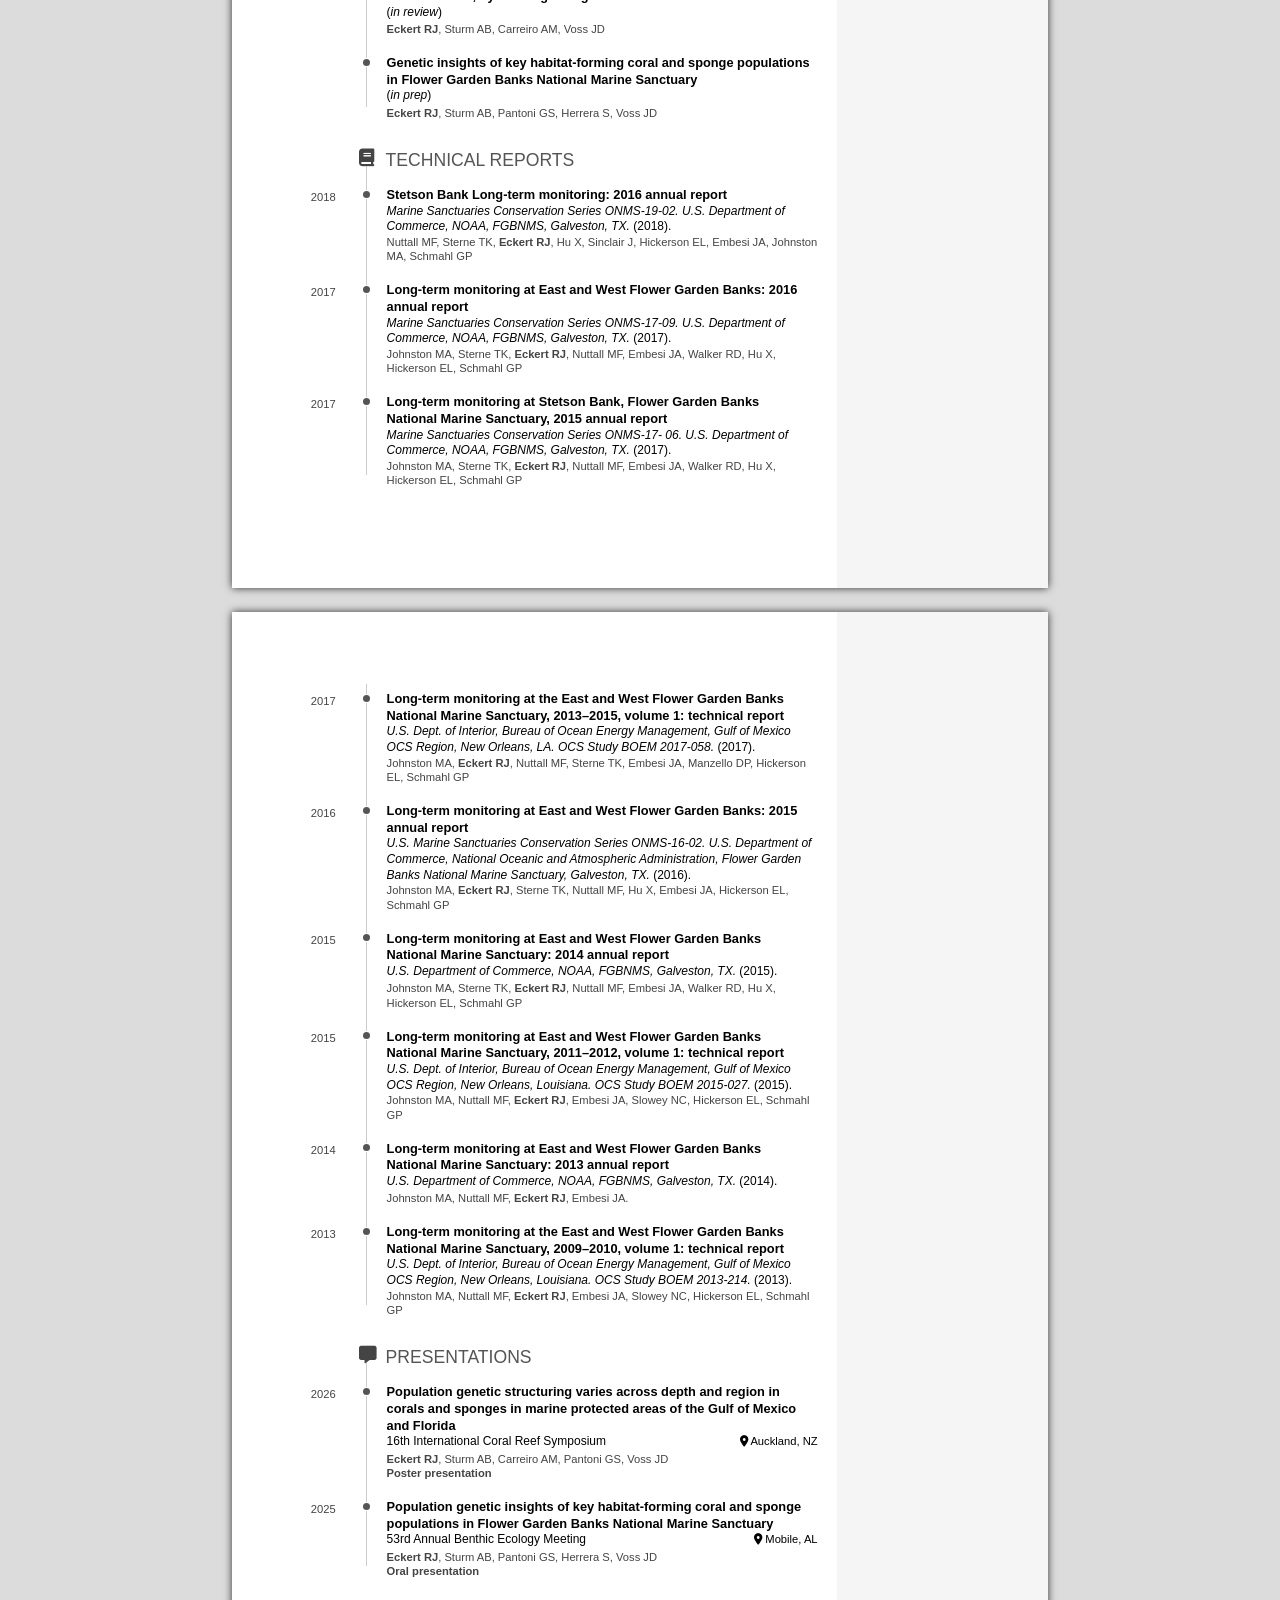
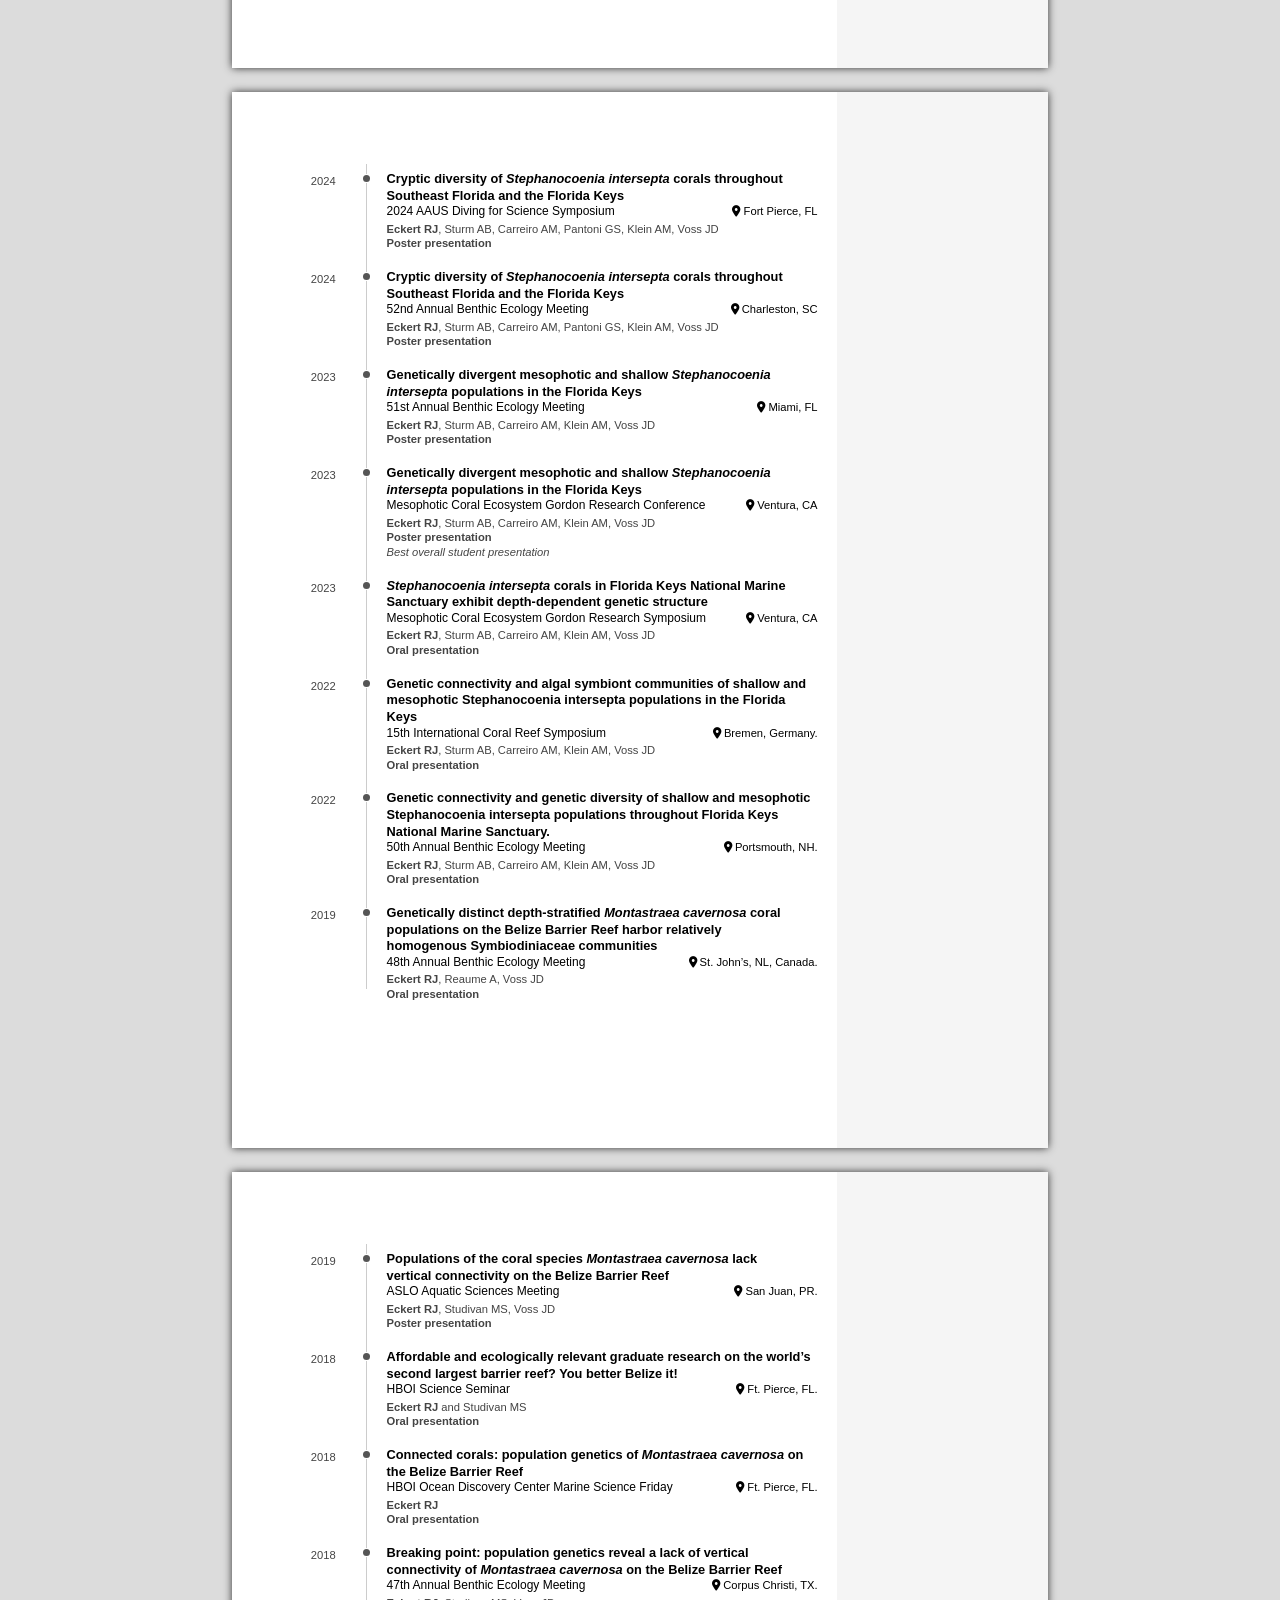
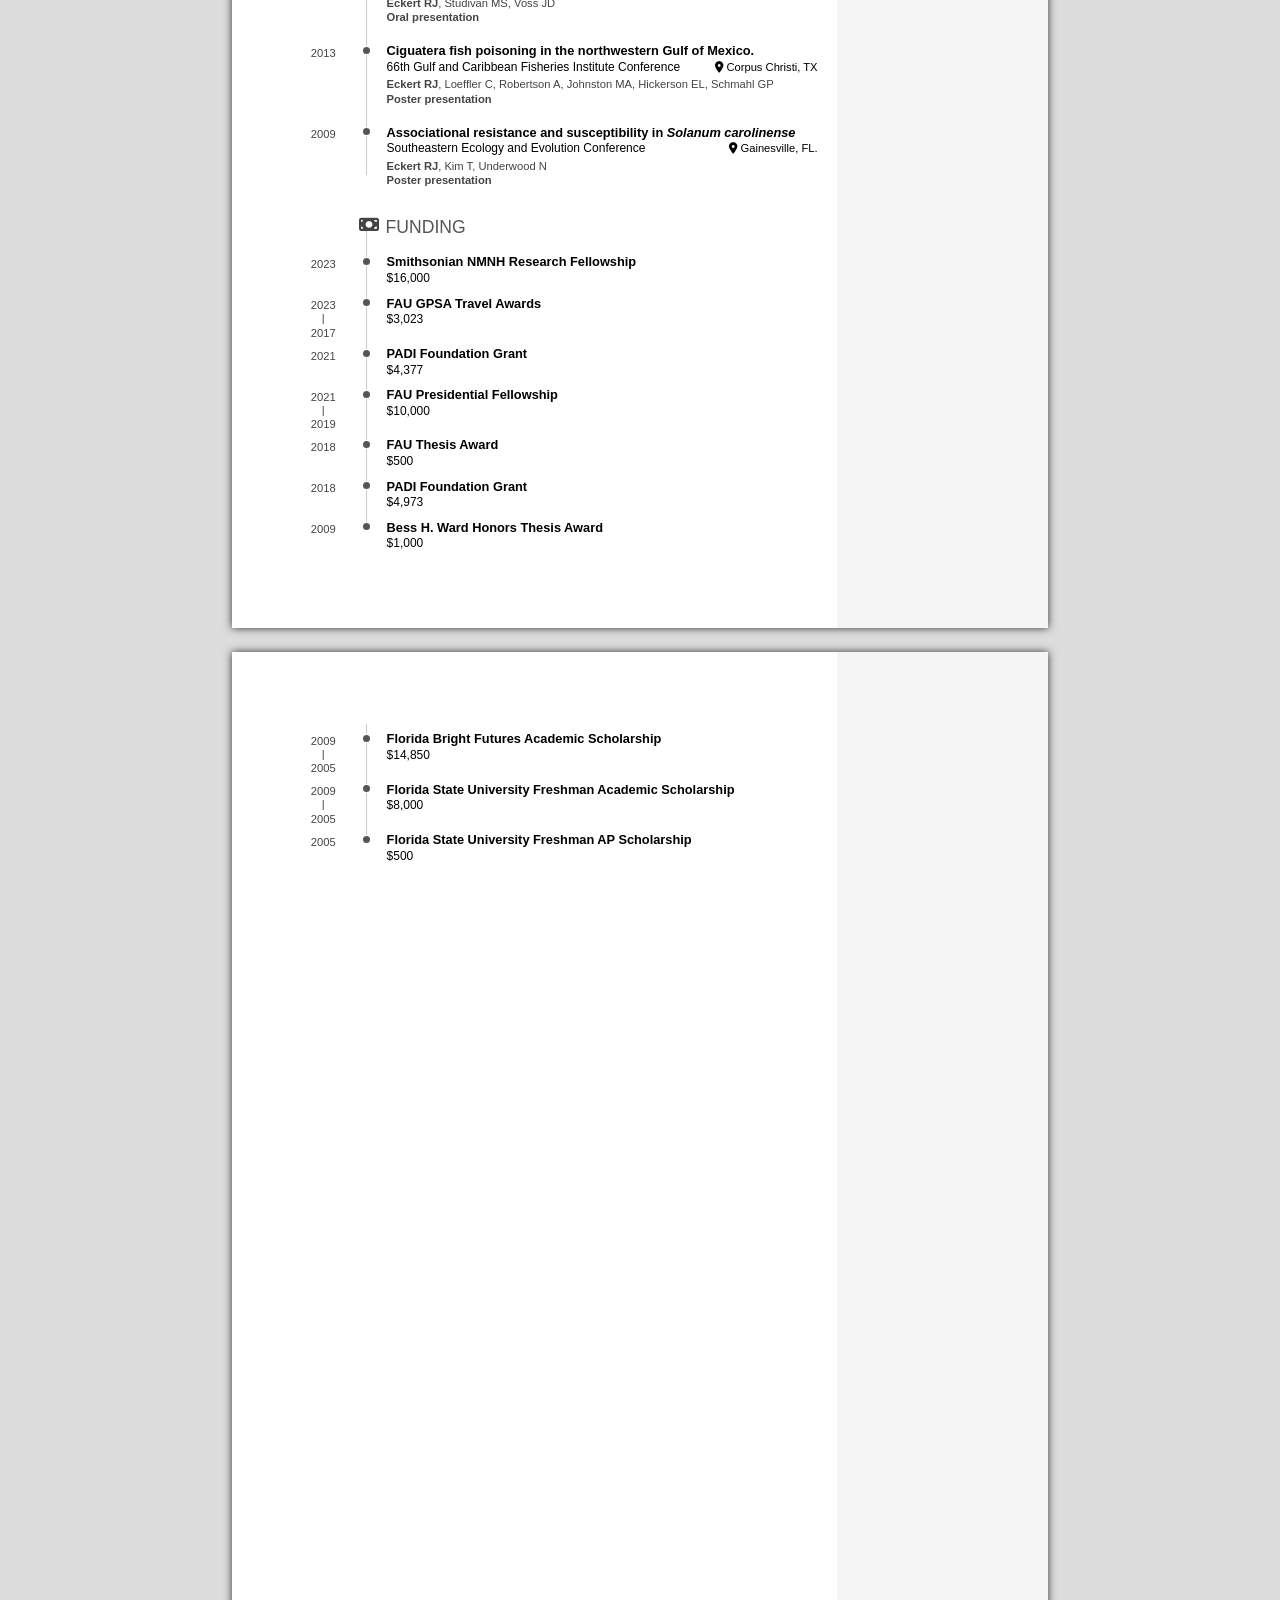
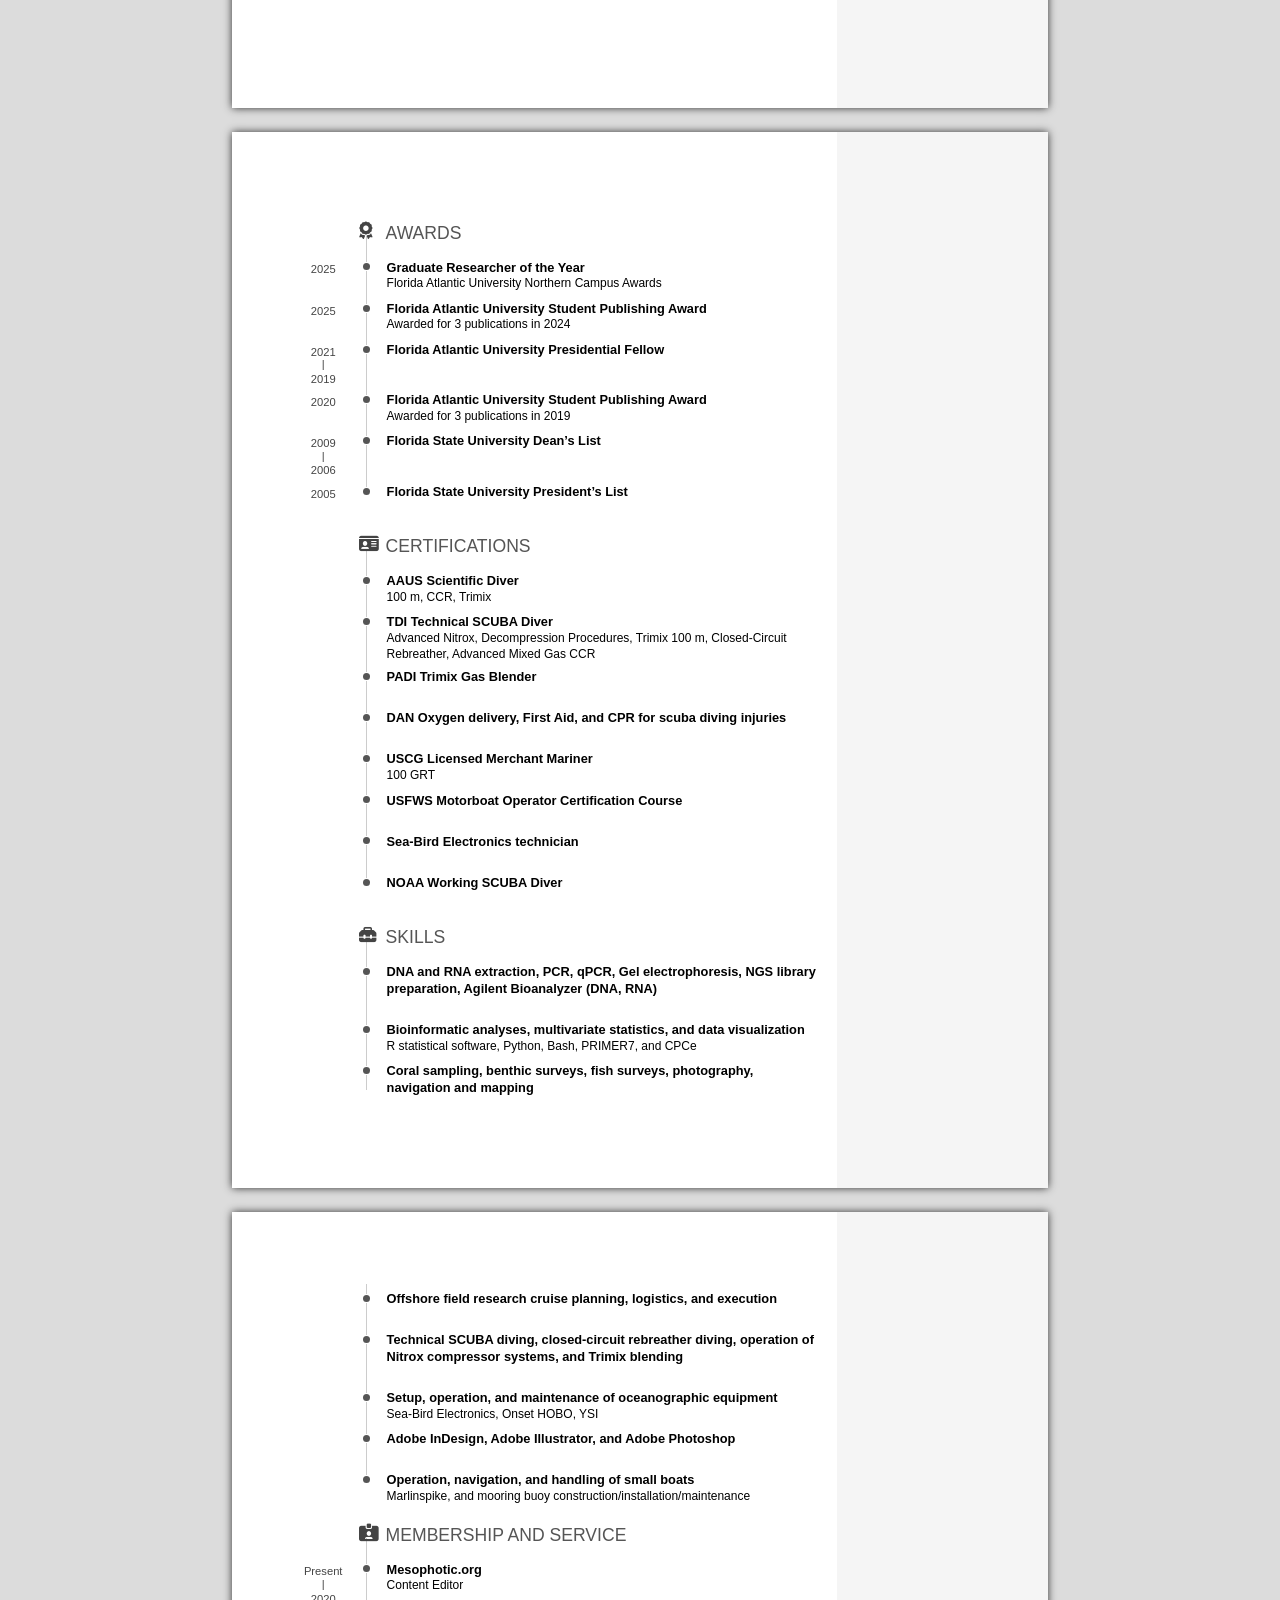
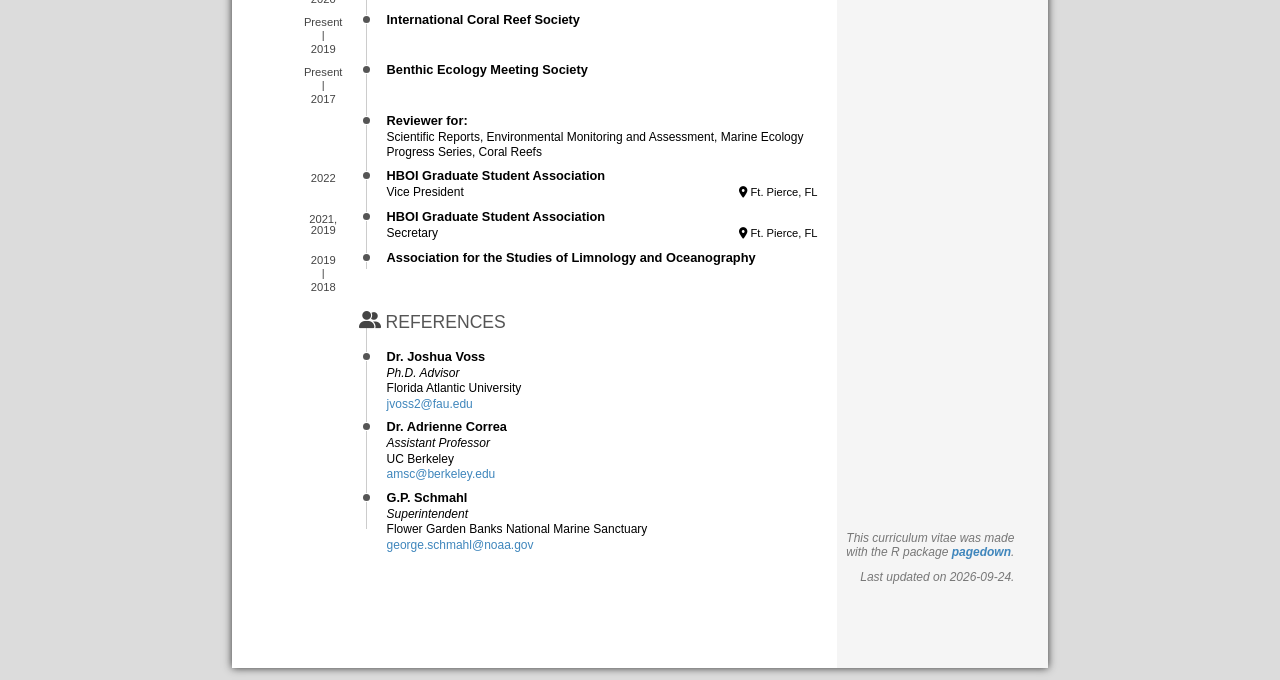
==== commit 32a376b8: "update cv" ====
--- a/index.html
+++ b/index.html
@@ -7,278 +7,32901 @@
     <meta name="viewport" content="width=device-width, initial-scale=1">
 
     <meta name="author" content="Ryan J. Eckert" />
-    <meta name="date" content="2019-11-11" />
-    <title>Ryan J. Eckert</title>
-
-        <link href="eckertCV_files/font-awesome-5.1.0/css/all.css" rel="stylesheet" />
-    <link href="eckertCV_files/font-awesome-5.1.0/css/v4-shims.css" rel="stylesheet" />
-    <link href="eckertCV_files/paged-0.5/css/resume.css" rel="stylesheet" />
-    <script src="eckertCV_files/paged-0.5/js/config.js"></script>
-    <script src="eckertCV_files/paged-0.5/js/paged.js"></script>
-    <script src="eckertCV_files/paged-0.5/js/hooks.js"></script>
+    <meta name="date" content="2026-09-24" />
+    <title>Ryan J. Eckert’s CV</title>
+
     
+        <style type="text/css">
+.fa{font-family:var(--fa-style-family,"Font Awesome 6 Free");font-weight:var(--fa-style,900)}.fa,.fa-brands,.fa-classic,.fa-regular,.fa-sharp,.fa-solid,.fab,.far,.fas{-moz-osx-font-smoothing:grayscale;-webkit-font-smoothing:antialiased;display:var(--fa-display,inline-block);font-style:normal;font-variant:normal;line-height:1;text-rendering:auto}.fa-classic,.fa-regular,.fa-solid,.far,.fas{font-family:"Font Awesome 6 Free"}.fa-brands,.fab{font-family:"Font Awesome 6 Brands"}.fa-1x{font-size:1em}.fa-2x{font-size:2em}.fa-3x{font-size:3em}.fa-4x{font-size:4em}.fa-5x{font-size:5em}.fa-6x{font-size:6em}.fa-7x{font-size:7em}.fa-8x{font-size:8em}.fa-9x{font-size:9em}.fa-10x{font-size:10em}.fa-2xs{font-size:.625em;line-height:.1em;vertical-align:.225em}.fa-xs{font-size:.75em;line-height:.08333em;vertical-align:.125em}.fa-sm{font-size:.875em;line-height:.07143em;vertical-align:.05357em}.fa-lg{font-size:1.25em;line-height:.05em;vertical-align:-.075em}.fa-xl{font-size:1.5em;line-height:.04167em;vertical-align:-.125em}.fa-2xl{font-size:2em;line-height:.03125em;vertical-align:-.1875em}.fa-fw{text-align:center;width:1.25em}.fa-ul{list-style-type:none;margin-left:var(--fa-li-margin,2.5em);padding-left:0}.fa-ul>li{position:relative}.fa-li{left:calc(var(--fa-li-width, 2em)*-1);position:absolute;text-align:center;width:var(--fa-li-width,2em);line-height:inherit}.fa-border{border-radius:var(--fa-border-radius,.1em);border:var(--fa-border-width,.08em) var(--fa-border-style,solid) var(--fa-border-color,#eee);padding:var(--fa-border-padding,.2em .25em .15em)}.fa-pull-left{float:left;margin-right:var(--fa-pull-margin,.3em)}.fa-pull-right{float:right;margin-left:var(--fa-pull-margin,.3em)}.fa-beat{-webkit-animation-name:fa-beat;animation-name:fa-beat;-webkit-animation-delay:var(--fa-animation-delay,0s);animation-delay:var(--fa-animation-delay,0s);-webkit-animation-direction:var(--fa-animation-direction,normal);animation-direction:var(--fa-animation-direction,normal);-webkit-animation-duration:var(--fa-animation-duration,1s);animation-duration:var(--fa-animation-duration,1s);-webkit-animation-iteration-count:var(--fa-animation-iteration-count,infinite);animation-iteration-count:var(--fa-animation-iteration-count,infinite);-webkit-animation-timing-function:var(--fa-animation-timing,ease-in-out);animation-timing-function:var(--fa-animation-timing,ease-in-out)}.fa-bounce{-webkit-animation-name:fa-bounce;animation-name:fa-bounce;-webkit-animation-delay:var(--fa-animation-delay,0s);animation-delay:var(--fa-animation-delay,0s);-webkit-animation-direction:var(--fa-animation-direction,normal);animation-direction:var(--fa-animation-direction,normal);-webkit-animation-duration:var(--fa-animation-duration,1s);animation-duration:var(--fa-animation-duration,1s);-webkit-animation-iteration-count:var(--fa-animation-iteration-count,infinite);animation-iteration-count:var(--fa-animation-iteration-count,infinite);-webkit-animation-timing-function:var(--fa-animation-timing,cubic-bezier(.28,.84,.42,1));animation-timing-function:var(--fa-animation-timing,cubic-bezier(.28,.84,.42,1))}.fa-fade{-webkit-animation-name:fa-fade;animation-name:fa-fade;-webkit-animation-iteration-count:var(--fa-animation-iteration-count,infinite);animation-iteration-count:var(--fa-animation-iteration-count,infinite);-webkit-animation-timing-function:var(--fa-animation-timing,cubic-bezier(.4,0,.6,1));animation-timing-function:var(--fa-animation-timing,cubic-bezier(.4,0,.6,1))}.fa-beat-fade,.fa-fade{-webkit-animation-delay:var(--fa-animation-delay,0s);animation-delay:var(--fa-animation-delay,0s);-webkit-animation-direction:var(--fa-animation-direction,normal);animation-direction:var(--fa-animation-direction,normal);-webkit-animation-duration:var(--fa-animation-duration,1s);animation-duration:var(--fa-animation-duration,1s)}.fa-beat-fade{-webkit-animation-name:fa-beat-fade;animation-name:fa-beat-fade;-webkit-animation-iteration-count:var(--fa-animation-iteration-count,infinite);animation-iteration-count:var(--fa-animation-iteration-count,infinite);-webkit-animation-timing-function:var(--fa-animation-timing,cubic-bezier(.4,0,.6,1));animation-timing-function:var(--fa-animation-timing,cubic-bezier(.4,0,.6,1))}.fa-flip{-webkit-animation-name:fa-flip;animation-name:fa-flip;-webkit-animation-delay:var(--fa-animation-delay,0s);animation-delay:var(--fa-animation-delay,0s);-webkit-animation-direction:var(--fa-animation-direction,normal);animation-direction:var(--fa-animation-direction,normal);-webkit-animation-duration:var(--fa-animation-duration,1s);animation-duration:var(--fa-animation-duration,1s);-webkit-animation-iteration-count:var(--fa-animation-iteration-count,infinite);animation-iteration-count:var(--fa-animation-iteration-count,infinite);-webkit-animation-timing-function:var(--fa-animation-timing,ease-in-out);animation-timing-function:var(--fa-animation-timing,ease-in-out)}.fa-shake{-webkit-animation-name:fa-shake;animation-name:fa-shake;-webkit-animation-duration:var(--fa-animation-duration,1s);animation-duration:var(--fa-animation-duration,1s);-webkit-animation-iteration-count:var(--fa-animation-iteration-count,infinite);animation-iteration-count:var(--fa-animation-iteration-count,infinite);-webkit-animation-timing-function:var(--fa-animation-timing,linear);animation-timing-function:var(--fa-animation-timing,linear)}.fa-shake,.fa-spin{-webkit-animation-delay:var(--fa-animation-delay,0s);animation-delay:var(--fa-animation-delay,0s);-webkit-animation-direction:var(--fa-animation-direction,normal);animation-direction:var(--fa-animation-direction,normal)}.fa-spin{-webkit-animation-name:fa-spin;animation-name:fa-spin;-webkit-animation-duration:var(--fa-animation-duration,2s);animation-duration:var(--fa-animation-duration,2s);-webkit-animation-iteration-count:var(--fa-animation-iteration-count,infinite);animation-iteration-count:var(--fa-animation-iteration-count,infinite);-webkit-animation-timing-function:var(--fa-animation-timing,linear);animation-timing-function:var(--fa-animation-timing,linear)}.fa-spin-reverse{--fa-animation-direction:reverse}.fa-pulse,.fa-spin-pulse{-webkit-animation-name:fa-spin;animation-name:fa-spin;-webkit-animation-direction:var(--fa-animation-direction,normal);animation-direction:var(--fa-animation-direction,normal);-webkit-animation-duration:var(--fa-animation-duration,1s);animation-duration:var(--fa-animation-duration,1s);-webkit-animation-iteration-count:var(--fa-animation-iteration-count,infinite);animation-iteration-count:var(--fa-animation-iteration-count,infinite);-webkit-animation-timing-function:var(--fa-animation-timing,steps(8));animation-timing-function:var(--fa-animation-timing,steps(8))}@media (prefers-reduced-motion:reduce){.fa-beat,.fa-beat-fade,.fa-bounce,.fa-fade,.fa-flip,.fa-pulse,.fa-shake,.fa-spin,.fa-spin-pulse{-webkit-animation-delay:-1ms;animation-delay:-1ms;-webkit-animation-duration:1ms;animation-duration:1ms;-webkit-animation-iteration-count:1;animation-iteration-count:1;-webkit-transition-delay:0s;transition-delay:0s;-webkit-transition-duration:0s;transition-duration:0s}}@-webkit-keyframes fa-beat{0%,90%{-webkit-transform:scale(1);transform:scale(1)}45%{-webkit-transform:scale(var(--fa-beat-scale,1.25));transform:scale(var(--fa-beat-scale,1.25))}}@keyframes fa-beat{0%,90%{-webkit-transform:scale(1);transform:scale(1)}45%{-webkit-transform:scale(var(--fa-beat-scale,1.25));transform:scale(var(--fa-beat-scale,1.25))}}@-webkit-keyframes fa-bounce{0%{-webkit-transform:scale(1) translateY(0);transform:scale(1) translateY(0)}10%{-webkit-transform:scale(var(--fa-bounce-start-scale-x,1.1),var(--fa-bounce-start-scale-y,.9)) translateY(0);transform:scale(var(--fa-bounce-start-scale-x,1.1),var(--fa-bounce-start-scale-y,.9)) translateY(0)}30%{-webkit-transform:scale(var(--fa-bounce-jump-scale-x,.9),var(--fa-bounce-jump-scale-y,1.1)) translateY(var(--fa-bounce-height,-.5em));transform:scale(var(--fa-bounce-jump-scale-x,.9),var(--fa-bounce-jump-scale-y,1.1)) translateY(var(--fa-bounce-height,-.5em))}50%{-webkit-transform:scale(var(--fa-bounce-land-scale-x,1.05),var(--fa-bounce-land-scale-y,.95)) translateY(0);transform:scale(var(--fa-bounce-land-scale-x,1.05),var(--fa-bounce-land-scale-y,.95)) translateY(0)}57%{-webkit-transform:scale(1) translateY(var(--fa-bounce-rebound,-.125em));transform:scale(1) translateY(var(--fa-bounce-rebound,-.125em))}64%{-webkit-transform:scale(1) translateY(0);transform:scale(1) translateY(0)}to{-webkit-transform:scale(1) translateY(0);transform:scale(1) translateY(0)}}@keyframes fa-bounce{0%{-webkit-transform:scale(1) translateY(0);transform:scale(1) translateY(0)}10%{-webkit-transform:scale(var(--fa-bounce-start-scale-x,1.1),var(--fa-bounce-start-scale-y,.9)) translateY(0);transform:scale(var(--fa-bounce-start-scale-x,1.1),var(--fa-bounce-start-scale-y,.9)) translateY(0)}30%{-webkit-transform:scale(var(--fa-bounce-jump-scale-x,.9),var(--fa-bounce-jump-scale-y,1.1)) translateY(var(--fa-bounce-height,-.5em));transform:scale(var(--fa-bounce-jump-scale-x,.9),var(--fa-bounce-jump-scale-y,1.1)) translateY(var(--fa-bounce-height,-.5em))}50%{-webkit-transform:scale(var(--fa-bounce-land-scale-x,1.05),var(--fa-bounce-land-scale-y,.95)) translateY(0);transform:scale(var(--fa-bounce-land-scale-x,1.05),var(--fa-bounce-land-scale-y,.95)) translateY(0)}57%{-webkit-transform:scale(1) translateY(var(--fa-bounce-rebound,-.125em));transform:scale(1) translateY(var(--fa-bounce-rebound,-.125em))}64%{-webkit-transform:scale(1) translateY(0);transform:scale(1) translateY(0)}to{-webkit-transform:scale(1) translateY(0);transform:scale(1) translateY(0)}}@-webkit-keyframes fa-fade{50%{opacity:var(--fa-fade-opacity,.4)}}@keyframes fa-fade{50%{opacity:var(--fa-fade-opacity,.4)}}@-webkit-keyframes fa-beat-fade{0%,to{opacity:var(--fa-beat-fade-opacity,.4);-webkit-transform:scale(1);transform:scale(1)}50%{opacity:1;-webkit-transform:scale(var(--fa-beat-fade-scale,1.125));transform:scale(var(--fa-beat-fade-scale,1.125))}}@keyframes fa-beat-fade{0%,to{opacity:var(--fa-beat-fade-opacity,.4);-webkit-transform:scale(1);transform:scale(1)}50%{opacity:1;-webkit-transform:scale(var(--fa-beat-fade-scale,1.125));transform:scale(var(--fa-beat-fade-scale,1.125))}}@-webkit-keyframes fa-flip{50%{-webkit-transform:rotate3d(var(--fa-flip-x,0),var(--fa-flip-y,1),var(--fa-flip-z,0),var(--fa-flip-angle,-180deg));transform:rotate3d(var(--fa-flip-x,0),var(--fa-flip-y,1),var(--fa-flip-z,0),var(--fa-flip-angle,-180deg))}}@keyframes fa-flip{50%{-webkit-transform:rotate3d(var(--fa-flip-x,0),var(--fa-flip-y,1),var(--fa-flip-z,0),var(--fa-flip-angle,-180deg));transform:rotate3d(var(--fa-flip-x,0),var(--fa-flip-y,1),var(--fa-flip-z,0),var(--fa-flip-angle,-180deg))}}@-webkit-keyframes fa-shake{0%{-webkit-transform:rotate(-15deg);transform:rotate(-15deg)}4%{-webkit-transform:rotate(15deg);transform:rotate(15deg)}8%,24%{-webkit-transform:rotate(-18deg);transform:rotate(-18deg)}12%,28%{-webkit-transform:rotate(18deg);transform:rotate(18deg)}16%{-webkit-transform:rotate(-22deg);transform:rotate(-22deg)}20%{-webkit-transform:rotate(22deg);transform:rotate(22deg)}32%{-webkit-transform:rotate(-12deg);transform:rotate(-12deg)}36%{-webkit-transform:rotate(12deg);transform:rotate(12deg)}40%,to{-webkit-transform:rotate(0deg);transform:rotate(0deg)}}@keyframes fa-shake{0%{-webkit-transform:rotate(-15deg);transform:rotate(-15deg)}4%{-webkit-transform:rotate(15deg);transform:rotate(15deg)}8%,24%{-webkit-transform:rotate(-18deg);transform:rotate(-18deg)}12%,28%{-webkit-transform:rotate(18deg);transform:rotate(18deg)}16%{-webkit-transform:rotate(-22deg);transform:rotate(-22deg)}20%{-webkit-transform:rotate(22deg);transform:rotate(22deg)}32%{-webkit-transform:rotate(-12deg);transform:rotate(-12deg)}36%{-webkit-transform:rotate(12deg);transform:rotate(12deg)}40%,to{-webkit-transform:rotate(0deg);transform:rotate(0deg)}}@-webkit-keyframes fa-spin{0%{-webkit-transform:rotate(0deg);transform:rotate(0deg)}to{-webkit-transform:rotate(1turn);transform:rotate(1turn)}}@keyframes fa-spin{0%{-webkit-transform:rotate(0deg);transform:rotate(0deg)}to{-webkit-transform:rotate(1turn);transform:rotate(1turn)}}.fa-rotate-90{-webkit-transform:rotate(90deg);transform:rotate(90deg)}.fa-rotate-180{-webkit-transform:rotate(180deg);transform:rotate(180deg)}.fa-rotate-270{-webkit-transform:rotate(270deg);transform:rotate(270deg)}.fa-flip-horizontal{-webkit-transform:scaleX(-1);transform:scaleX(-1)}.fa-flip-vertical{-webkit-transform:scaleY(-1);transform:scaleY(-1)}.fa-flip-both,.fa-flip-horizontal.fa-flip-vertical{-webkit-transform:scale(-1);transform:scale(-1)}.fa-rotate-by{-webkit-transform:rotate(var(--fa-rotate-angle,0));transform:rotate(var(--fa-rotate-angle,0))}.fa-stack{display:inline-block;height:2em;line-height:2em;position:relative;vertical-align:middle;width:2.5em}.fa-stack-1x,.fa-stack-2x{left:0;position:absolute;text-align:center;width:100%;z-index:var(--fa-stack-z-index,auto)}.fa-stack-1x{line-height:inherit}.fa-stack-2x{font-size:2em}.fa-inverse{color:var(--fa-inverse,#fff)}
+.fa-0:before{content:"\30"}.fa-1:before{content:"\31"}.fa-2:before{content:"\32"}.fa-3:before{content:"\33"}.fa-4:before{content:"\34"}.fa-5:before{content:"\35"}.fa-6:before{content:"\36"}.fa-7:before{content:"\37"}.fa-8:before{content:"\38"}.fa-9:before{content:"\39"}.fa-fill-drip:before{content:"\f576"}.fa-arrows-to-circle:before{content:"\e4bd"}.fa-chevron-circle-right:before,.fa-circle-chevron-right:before{content:"\f138"}.fa-at:before{content:"\40"}.fa-trash-alt:before,.fa-trash-can:before{content:"\f2ed"}.fa-text-height:before{content:"\f034"}.fa-user-times:before,.fa-user-xmark:before{content:"\f235"}.fa-stethoscope:before{content:"\f0f1"}.fa-comment-alt:before,.fa-message:before{content:"\f27a"}.fa-info:before{content:"\f129"}.fa-compress-alt:before,.fa-down-left-and-up-right-to-center:before{content:"\f422"}.fa-explosion:before{content:"\e4e9"}.fa-file-alt:before,.fa-file-lines:before,.fa-file-text:before{content:"\f15c"}.fa-wave-square:before{content:"\f83e"}.fa-ring:before{content:"\f70b"}.fa-building-un:before{content:"\e4d9"}.fa-dice-three:before{content:"\f527"}.fa-calendar-alt:before,.fa-calendar-days:before{content:"\f073"}.fa-anchor-circle-check:before{content:"\e4aa"}.fa-building-circle-arrow-right:before{content:"\e4d1"}.fa-volleyball-ball:before,.fa-volleyball:before{content:"\f45f"}.fa-arrows-up-to-line:before{content:"\e4c2"}.fa-sort-desc:before,.fa-sort-down:before{content:"\f0dd"}.fa-circle-minus:before,.fa-minus-circle:before{content:"\f056"}.fa-door-open:before{content:"\f52b"}.fa-right-from-bracket:before,.fa-sign-out-alt:before{content:"\f2f5"}.fa-atom:before{content:"\f5d2"}.fa-soap:before{content:"\e06e"}.fa-heart-music-camera-bolt:before,.fa-icons:before{content:"\f86d"}.fa-microphone-alt-slash:before,.fa-microphone-lines-slash:before{content:"\f539"}.fa-bridge-circle-check:before{content:"\e4c9"}.fa-pump-medical:before{content:"\e06a"}.fa-fingerprint:before{content:"\f577"}.fa-hand-point-right:before{content:"\f0a4"}.fa-magnifying-glass-location:before,.fa-search-location:before{content:"\f689"}.fa-forward-step:before,.fa-step-forward:before{content:"\f051"}.fa-face-smile-beam:before,.fa-smile-beam:before{content:"\f5b8"}.fa-flag-checkered:before{content:"\f11e"}.fa-football-ball:before,.fa-football:before{content:"\f44e"}.fa-school-circle-exclamation:before{content:"\e56c"}.fa-crop:before{content:"\f125"}.fa-angle-double-down:before,.fa-angles-down:before{content:"\f103"}.fa-users-rectangle:before{content:"\e594"}.fa-people-roof:before{content:"\e537"}.fa-people-line:before{content:"\e534"}.fa-beer-mug-empty:before,.fa-beer:before{content:"\f0fc"}.fa-diagram-predecessor:before{content:"\e477"}.fa-arrow-up-long:before,.fa-long-arrow-up:before{content:"\f176"}.fa-burn:before,.fa-fire-flame-simple:before{content:"\f46a"}.fa-male:before,.fa-person:before{content:"\f183"}.fa-laptop:before{content:"\f109"}.fa-file-csv:before{content:"\f6dd"}.fa-menorah:before{content:"\f676"}.fa-truck-plane:before{content:"\e58f"}.fa-record-vinyl:before{content:"\f8d9"}.fa-face-grin-stars:before,.fa-grin-stars:before{content:"\f587"}.fa-bong:before{content:"\f55c"}.fa-pastafarianism:before,.fa-spaghetti-monster-flying:before{content:"\f67b"}.fa-arrow-down-up-across-line:before{content:"\e4af"}.fa-spoon:before,.fa-utensil-spoon:before{content:"\f2e5"}.fa-jar-wheat:before{content:"\e517"}.fa-envelopes-bulk:before,.fa-mail-bulk:before{content:"\f674"}.fa-file-circle-exclamation:before{content:"\e4eb"}.fa-circle-h:before,.fa-hospital-symbol:before{content:"\f47e"}.fa-pager:before{content:"\f815"}.fa-address-book:before,.fa-contact-book:before{content:"\f2b9"}.fa-strikethrough:before{content:"\f0cc"}.fa-k:before{content:"\4b"}.fa-landmark-flag:before{content:"\e51c"}.fa-pencil-alt:before,.fa-pencil:before{content:"\f303"}.fa-backward:before{content:"\f04a"}.fa-caret-right:before{content:"\f0da"}.fa-comments:before{content:"\f086"}.fa-file-clipboard:before,.fa-paste:before{content:"\f0ea"}.fa-code-pull-request:before{content:"\e13c"}.fa-clipboard-list:before{content:"\f46d"}.fa-truck-loading:before,.fa-truck-ramp-box:before{content:"\f4de"}.fa-user-check:before{content:"\f4fc"}.fa-vial-virus:before{content:"\e597"}.fa-sheet-plastic:before{content:"\e571"}.fa-blog:before{content:"\f781"}.fa-user-ninja:before{content:"\f504"}.fa-person-arrow-up-from-line:before{content:"\e539"}.fa-scroll-torah:before,.fa-torah:before{content:"\f6a0"}.fa-broom-ball:before,.fa-quidditch-broom-ball:before,.fa-quidditch:before{content:"\f458"}.fa-toggle-off:before{content:"\f204"}.fa-archive:before,.fa-box-archive:before{content:"\f187"}.fa-person-drowning:before{content:"\e545"}.fa-arrow-down-9-1:before,.fa-sort-numeric-desc:before,.fa-sort-numeric-down-alt:before{content:"\f886"}.fa-face-grin-tongue-squint:before,.fa-grin-tongue-squint:before{content:"\f58a"}.fa-spray-can:before{content:"\f5bd"}.fa-truck-monster:before{content:"\f63b"}.fa-w:before{content:"\57"}.fa-earth-africa:before,.fa-globe-africa:before{content:"\f57c"}.fa-rainbow:before{content:"\f75b"}.fa-circle-notch:before{content:"\f1ce"}.fa-tablet-alt:before,.fa-tablet-screen-button:before{content:"\f3fa"}.fa-paw:before{content:"\f1b0"}.fa-cloud:before{content:"\f0c2"}.fa-trowel-bricks:before{content:"\e58a"}.fa-face-flushed:before,.fa-flushed:before{content:"\f579"}.fa-hospital-user:before{content:"\f80d"}.fa-tent-arrow-left-right:before{content:"\e57f"}.fa-gavel:before,.fa-legal:before{content:"\f0e3"}.fa-binoculars:before{content:"\f1e5"}.fa-microphone-slash:before{content:"\f131"}.fa-box-tissue:before{content:"\e05b"}.fa-motorcycle:before{content:"\f21c"}.fa-bell-concierge:before,.fa-concierge-bell:before{content:"\f562"}.fa-pen-ruler:before,.fa-pencil-ruler:before{content:"\f5ae"}.fa-people-arrows-left-right:before,.fa-people-arrows:before{content:"\e068"}.fa-mars-and-venus-burst:before{content:"\e523"}.fa-caret-square-right:before,.fa-square-caret-right:before{content:"\f152"}.fa-cut:before,.fa-scissors:before{content:"\f0c4"}.fa-sun-plant-wilt:before{content:"\e57a"}.fa-toilets-portable:before{content:"\e584"}.fa-hockey-puck:before{content:"\f453"}.fa-table:before{content:"\f0ce"}.fa-magnifying-glass-arrow-right:before{content:"\e521"}.fa-digital-tachograph:before,.fa-tachograph-digital:before{content:"\f566"}.fa-users-slash:before{content:"\e073"}.fa-clover:before{content:"\e139"}.fa-mail-reply:before,.fa-reply:before{content:"\f3e5"}.fa-star-and-crescent:before{content:"\f699"}.fa-house-fire:before{content:"\e50c"}.fa-minus-square:before,.fa-square-minus:before{content:"\f146"}.fa-helicopter:before{content:"\f533"}.fa-compass:before{content:"\f14e"}.fa-caret-square-down:before,.fa-square-caret-down:before{content:"\f150"}.fa-file-circle-question:before{content:"\e4ef"}.fa-laptop-code:before{content:"\f5fc"}.fa-swatchbook:before{content:"\f5c3"}.fa-prescription-bottle:before{content:"\f485"}.fa-bars:before,.fa-navicon:before{content:"\f0c9"}.fa-people-group:before{content:"\e533"}.fa-hourglass-3:before,.fa-hourglass-end:before{content:"\f253"}.fa-heart-broken:before,.fa-heart-crack:before{content:"\f7a9"}.fa-external-link-square-alt:before,.fa-square-up-right:before{content:"\f360"}.fa-face-kiss-beam:before,.fa-kiss-beam:before{content:"\f597"}.fa-film:before{content:"\f008"}.fa-ruler-horizontal:before{content:"\f547"}.fa-people-robbery:before{content:"\e536"}.fa-lightbulb:before{content:"\f0eb"}.fa-caret-left:before{content:"\f0d9"}.fa-circle-exclamation:before,.fa-exclamation-circle:before{content:"\f06a"}.fa-school-circle-xmark:before{content:"\e56d"}.fa-arrow-right-from-bracket:before,.fa-sign-out:before{content:"\f08b"}.fa-chevron-circle-down:before,.fa-circle-chevron-down:before{content:"\f13a"}.fa-unlock-alt:before,.fa-unlock-keyhole:before{content:"\f13e"}.fa-cloud-showers-heavy:before{content:"\f740"}.fa-headphones-alt:before,.fa-headphones-simple:before{content:"\f58f"}.fa-sitemap:before{content:"\f0e8"}.fa-circle-dollar-to-slot:before,.fa-donate:before{content:"\f4b9"}.fa-memory:before{content:"\f538"}.fa-road-spikes:before{content:"\e568"}.fa-fire-burner:before{content:"\e4f1"}.fa-flag:before{content:"\f024"}.fa-hanukiah:before{content:"\f6e6"}.fa-feather:before{content:"\f52d"}.fa-volume-down:before,.fa-volume-low:before{content:"\f027"}.fa-comment-slash:before{content:"\f4b3"}.fa-cloud-sun-rain:before{content:"\f743"}.fa-compress:before{content:"\f066"}.fa-wheat-alt:before,.fa-wheat-awn:before{content:"\e2cd"}.fa-ankh:before{content:"\f644"}.fa-hands-holding-child:before{content:"\e4fa"}.fa-asterisk:before{content:"\2a"}.fa-check-square:before,.fa-square-check:before{content:"\f14a"}.fa-peseta-sign:before{content:"\e221"}.fa-header:before,.fa-heading:before{content:"\f1dc"}.fa-ghost:before{content:"\f6e2"}.fa-list-squares:before,.fa-list:before{content:"\f03a"}.fa-phone-square-alt:before,.fa-square-phone-flip:before{content:"\f87b"}.fa-cart-plus:before{content:"\f217"}.fa-gamepad:before{content:"\f11b"}.fa-circle-dot:before,.fa-dot-circle:before{content:"\f192"}.fa-dizzy:before,.fa-face-dizzy:before{content:"\f567"}.fa-egg:before{content:"\f7fb"}.fa-house-medical-circle-xmark:before{content:"\e513"}.fa-campground:before{content:"\f6bb"}.fa-folder-plus:before{content:"\f65e"}.fa-futbol-ball:before,.fa-futbol:before,.fa-soccer-ball:before{content:"\f1e3"}.fa-paint-brush:before,.fa-paintbrush:before{content:"\f1fc"}.fa-lock:before{content:"\f023"}.fa-gas-pump:before{content:"\f52f"}.fa-hot-tub-person:before,.fa-hot-tub:before{content:"\f593"}.fa-map-location:before,.fa-map-marked:before{content:"\f59f"}.fa-house-flood-water:before{content:"\e50e"}.fa-tree:before{content:"\f1bb"}.fa-bridge-lock:before{content:"\e4cc"}.fa-sack-dollar:before{content:"\f81d"}.fa-edit:before,.fa-pen-to-square:before{content:"\f044"}.fa-car-side:before{content:"\f5e4"}.fa-share-alt:before,.fa-share-nodes:before{content:"\f1e0"}.fa-heart-circle-minus:before{content:"\e4ff"}.fa-hourglass-2:before,.fa-hourglass-half:before{content:"\f252"}.fa-microscope:before{content:"\f610"}.fa-sink:before{content:"\e06d"}.fa-bag-shopping:before,.fa-shopping-bag:before{content:"\f290"}.fa-arrow-down-z-a:before,.fa-sort-alpha-desc:before,.fa-sort-alpha-down-alt:before{content:"\f881"}.fa-mitten:before{content:"\f7b5"}.fa-person-rays:before{content:"\e54d"}.fa-users:before{content:"\f0c0"}.fa-eye-slash:before{content:"\f070"}.fa-flask-vial:before{content:"\e4f3"}.fa-hand-paper:before,.fa-hand:before{content:"\f256"}.fa-om:before{content:"\f679"}.fa-worm:before{content:"\e599"}.fa-house-circle-xmark:before{content:"\e50b"}.fa-plug:before{content:"\f1e6"}.fa-chevron-up:before{content:"\f077"}.fa-hand-spock:before{content:"\f259"}.fa-stopwatch:before{content:"\f2f2"}.fa-face-kiss:before,.fa-kiss:before{content:"\f596"}.fa-bridge-circle-xmark:before{content:"\e4cb"}.fa-face-grin-tongue:before,.fa-grin-tongue:before{content:"\f589"}.fa-chess-bishop:before{content:"\f43a"}.fa-face-grin-wink:before,.fa-grin-wink:before{content:"\f58c"}.fa-deaf:before,.fa-deafness:before,.fa-ear-deaf:before,.fa-hard-of-hearing:before{content:"\f2a4"}.fa-road-circle-check:before{content:"\e564"}.fa-dice-five:before{content:"\f523"}.fa-rss-square:before,.fa-square-rss:before{content:"\f143"}.fa-land-mine-on:before{content:"\e51b"}.fa-i-cursor:before{content:"\f246"}.fa-stamp:before{content:"\f5bf"}.fa-stairs:before{content:"\e289"}.fa-i:before{content:"\49"}.fa-hryvnia-sign:before,.fa-hryvnia:before{content:"\f6f2"}.fa-pills:before{content:"\f484"}.fa-face-grin-wide:before,.fa-grin-alt:before{content:"\f581"}.fa-tooth:before{content:"\f5c9"}.fa-v:before{content:"\56"}.fa-bangladeshi-taka-sign:before{content:"\e2e6"}.fa-bicycle:before{content:"\f206"}.fa-rod-asclepius:before,.fa-rod-snake:before,.fa-staff-aesculapius:before,.fa-staff-snake:before{content:"\e579"}.fa-head-side-cough-slash:before{content:"\e062"}.fa-ambulance:before,.fa-truck-medical:before{content:"\f0f9"}.fa-wheat-awn-circle-exclamation:before{content:"\e598"}.fa-snowman:before{content:"\f7d0"}.fa-mortar-pestle:before{content:"\f5a7"}.fa-road-barrier:before{content:"\e562"}.fa-school:before{content:"\f549"}.fa-igloo:before{content:"\f7ae"}.fa-joint:before{content:"\f595"}.fa-angle-right:before{content:"\f105"}.fa-horse:before{content:"\f6f0"}.fa-q:before{content:"\51"}.fa-g:before{content:"\47"}.fa-notes-medical:before{content:"\f481"}.fa-temperature-2:before,.fa-temperature-half:before,.fa-thermometer-2:before,.fa-thermometer-half:before{content:"\f2c9"}.fa-dong-sign:before{content:"\e169"}.fa-capsules:before{content:"\f46b"}.fa-poo-bolt:before,.fa-poo-storm:before{content:"\f75a"}.fa-face-frown-open:before,.fa-frown-open:before{content:"\f57a"}.fa-hand-point-up:before{content:"\f0a6"}.fa-money-bill:before{content:"\f0d6"}.fa-bookmark:before{content:"\f02e"}.fa-align-justify:before{content:"\f039"}.fa-umbrella-beach:before{content:"\f5ca"}.fa-helmet-un:before{content:"\e503"}.fa-bullseye:before{content:"\f140"}.fa-bacon:before{content:"\f7e5"}.fa-hand-point-down:before{content:"\f0a7"}.fa-arrow-up-from-bracket:before{content:"\e09a"}.fa-folder-blank:before,.fa-folder:before{content:"\f07b"}.fa-file-medical-alt:before,.fa-file-waveform:before{content:"\f478"}.fa-radiation:before{content:"\f7b9"}.fa-chart-simple:before{content:"\e473"}.fa-mars-stroke:before{content:"\f229"}.fa-vial:before{content:"\f492"}.fa-dashboard:before,.fa-gauge-med:before,.fa-gauge:before,.fa-tachometer-alt-average:before{content:"\f624"}.fa-magic-wand-sparkles:before,.fa-wand-magic-sparkles:before{content:"\e2ca"}.fa-e:before{content:"\45"}.fa-pen-alt:before,.fa-pen-clip:before{content:"\f305"}.fa-bridge-circle-exclamation:before{content:"\e4ca"}.fa-user:before{content:"\f007"}.fa-school-circle-check:before{content:"\e56b"}.fa-dumpster:before{content:"\f793"}.fa-shuttle-van:before,.fa-van-shuttle:before{content:"\f5b6"}.fa-building-user:before{content:"\e4da"}.fa-caret-square-left:before,.fa-square-caret-left:before{content:"\f191"}.fa-highlighter:before{content:"\f591"}.fa-key:before{content:"\f084"}.fa-bullhorn:before{content:"\f0a1"}.fa-globe:before{content:"\f0ac"}.fa-synagogue:before{content:"\f69b"}.fa-person-half-dress:before{content:"\e548"}.fa-road-bridge:before{content:"\e563"}.fa-location-arrow:before{content:"\f124"}.fa-c:before{content:"\43"}.fa-tablet-button:before{content:"\f10a"}.fa-building-lock:before{content:"\e4d6"}.fa-pizza-slice:before{content:"\f818"}.fa-money-bill-wave:before{content:"\f53a"}.fa-area-chart:before,.fa-chart-area:before{content:"\f1fe"}.fa-house-flag:before{content:"\e50d"}.fa-person-circle-minus:before{content:"\e540"}.fa-ban:before,.fa-cancel:before{content:"\f05e"}.fa-camera-rotate:before{content:"\e0d8"}.fa-air-freshener:before,.fa-spray-can-sparkles:before{content:"\f5d0"}.fa-star:before{content:"\f005"}.fa-repeat:before{content:"\f363"}.fa-cross:before{content:"\f654"}.fa-box:before{content:"\f466"}.fa-venus-mars:before{content:"\f228"}.fa-arrow-pointer:before,.fa-mouse-pointer:before{content:"\f245"}.fa-expand-arrows-alt:before,.fa-maximize:before{content:"\f31e"}.fa-charging-station:before{content:"\f5e7"}.fa-shapes:before,.fa-triangle-circle-square:before{content:"\f61f"}.fa-random:before,.fa-shuffle:before{content:"\f074"}.fa-person-running:before,.fa-running:before{content:"\f70c"}.fa-mobile-retro:before{content:"\e527"}.fa-grip-lines-vertical:before{content:"\f7a5"}.fa-spider:before{content:"\f717"}.fa-hands-bound:before{content:"\e4f9"}.fa-file-invoice-dollar:before{content:"\f571"}.fa-plane-circle-exclamation:before{content:"\e556"}.fa-x-ray:before{content:"\f497"}.fa-spell-check:before{content:"\f891"}.fa-slash:before{content:"\f715"}.fa-computer-mouse:before,.fa-mouse:before{content:"\f8cc"}.fa-arrow-right-to-bracket:before,.fa-sign-in:before{content:"\f090"}.fa-shop-slash:before,.fa-store-alt-slash:before{content:"\e070"}.fa-server:before{content:"\f233"}.fa-virus-covid-slash:before{content:"\e4a9"}.fa-shop-lock:before{content:"\e4a5"}.fa-hourglass-1:before,.fa-hourglass-start:before{content:"\f251"}.fa-blender-phone:before{content:"\f6b6"}.fa-building-wheat:before{content:"\e4db"}.fa-person-breastfeeding:before{content:"\e53a"}.fa-right-to-bracket:before,.fa-sign-in-alt:before{content:"\f2f6"}.fa-venus:before{content:"\f221"}.fa-passport:before{content:"\f5ab"}.fa-heart-pulse:before,.fa-heartbeat:before{content:"\f21e"}.fa-people-carry-box:before,.fa-people-carry:before{content:"\f4ce"}.fa-temperature-high:before{content:"\f769"}.fa-microchip:before{content:"\f2db"}.fa-crown:before{content:"\f521"}.fa-weight-hanging:before{content:"\f5cd"}.fa-xmarks-lines:before{content:"\e59a"}.fa-file-prescription:before{content:"\f572"}.fa-weight-scale:before,.fa-weight:before{content:"\f496"}.fa-user-friends:before,.fa-user-group:before{content:"\f500"}.fa-arrow-up-a-z:before,.fa-sort-alpha-up:before{content:"\f15e"}.fa-chess-knight:before{content:"\f441"}.fa-face-laugh-squint:before,.fa-laugh-squint:before{content:"\f59b"}.fa-wheelchair:before{content:"\f193"}.fa-arrow-circle-up:before,.fa-circle-arrow-up:before{content:"\f0aa"}.fa-toggle-on:before{content:"\f205"}.fa-person-walking:before,.fa-walking:before{content:"\f554"}.fa-l:before{content:"\4c"}.fa-fire:before{content:"\f06d"}.fa-bed-pulse:before,.fa-procedures:before{content:"\f487"}.fa-shuttle-space:before,.fa-space-shuttle:before{content:"\f197"}.fa-face-laugh:before,.fa-laugh:before{content:"\f599"}.fa-folder-open:before{content:"\f07c"}.fa-heart-circle-plus:before{content:"\e500"}.fa-code-fork:before{content:"\e13b"}.fa-city:before{content:"\f64f"}.fa-microphone-alt:before,.fa-microphone-lines:before{content:"\f3c9"}.fa-pepper-hot:before{content:"\f816"}.fa-unlock:before{content:"\f09c"}.fa-colon-sign:before{content:"\e140"}.fa-headset:before{content:"\f590"}.fa-store-slash:before{content:"\e071"}.fa-road-circle-xmark:before{content:"\e566"}.fa-user-minus:before{content:"\f503"}.fa-mars-stroke-up:before,.fa-mars-stroke-v:before{content:"\f22a"}.fa-champagne-glasses:before,.fa-glass-cheers:before{content:"\f79f"}.fa-clipboard:before{content:"\f328"}.fa-house-circle-exclamation:before{content:"\e50a"}.fa-file-arrow-up:before,.fa-file-upload:before{content:"\f574"}.fa-wifi-3:before,.fa-wifi-strong:before,.fa-wifi:before{content:"\f1eb"}.fa-bath:before,.fa-bathtub:before{content:"\f2cd"}.fa-underline:before{content:"\f0cd"}.fa-user-edit:before,.fa-user-pen:before{content:"\f4ff"}.fa-signature:before{content:"\f5b7"}.fa-stroopwafel:before{content:"\f551"}.fa-bold:before{content:"\f032"}.fa-anchor-lock:before{content:"\e4ad"}.fa-building-ngo:before{content:"\e4d7"}.fa-manat-sign:before{content:"\e1d5"}.fa-not-equal:before{content:"\f53e"}.fa-border-style:before,.fa-border-top-left:before{content:"\f853"}.fa-map-location-dot:before,.fa-map-marked-alt:before{content:"\f5a0"}.fa-jedi:before{content:"\f669"}.fa-poll:before,.fa-square-poll-vertical:before{content:"\f681"}.fa-mug-hot:before{content:"\f7b6"}.fa-battery-car:before,.fa-car-battery:before{content:"\f5df"}.fa-gift:before{content:"\f06b"}.fa-dice-two:before{content:"\f528"}.fa-chess-queen:before{content:"\f445"}.fa-glasses:before{content:"\f530"}.fa-chess-board:before{content:"\f43c"}.fa-building-circle-check:before{content:"\e4d2"}.fa-person-chalkboard:before{content:"\e53d"}.fa-mars-stroke-h:before,.fa-mars-stroke-right:before{content:"\f22b"}.fa-hand-back-fist:before,.fa-hand-rock:before{content:"\f255"}.fa-caret-square-up:before,.fa-square-caret-up:before{content:"\f151"}.fa-cloud-showers-water:before{content:"\e4e4"}.fa-bar-chart:before,.fa-chart-bar:before{content:"\f080"}.fa-hands-bubbles:before,.fa-hands-wash:before{content:"\e05e"}.fa-less-than-equal:before{content:"\f537"}.fa-train:before{content:"\f238"}.fa-eye-low-vision:before,.fa-low-vision:before{content:"\f2a8"}.fa-crow:before{content:"\f520"}.fa-sailboat:before{content:"\e445"}.fa-window-restore:before{content:"\f2d2"}.fa-plus-square:before,.fa-square-plus:before{content:"\f0fe"}.fa-torii-gate:before{content:"\f6a1"}.fa-frog:before{content:"\f52e"}.fa-bucket:before{content:"\e4cf"}.fa-image:before{content:"\f03e"}.fa-microphone:before{content:"\f130"}.fa-cow:before{content:"\f6c8"}.fa-caret-up:before{content:"\f0d8"}.fa-screwdriver:before{content:"\f54a"}.fa-folder-closed:before{content:"\e185"}.fa-house-tsunami:before{content:"\e515"}.fa-square-nfi:before{content:"\e576"}.fa-arrow-up-from-ground-water:before{content:"\e4b5"}.fa-glass-martini-alt:before,.fa-martini-glass:before{content:"\f57b"}.fa-rotate-back:before,.fa-rotate-backward:before,.fa-rotate-left:before,.fa-undo-alt:before{content:"\f2ea"}.fa-columns:before,.fa-table-columns:before{content:"\f0db"}.fa-lemon:before{content:"\f094"}.fa-head-side-mask:before{content:"\e063"}.fa-handshake:before{content:"\f2b5"}.fa-gem:before{content:"\f3a5"}.fa-dolly-box:before,.fa-dolly:before{content:"\f472"}.fa-smoking:before{content:"\f48d"}.fa-compress-arrows-alt:before,.fa-minimize:before{content:"\f78c"}.fa-monument:before{content:"\f5a6"}.fa-snowplow:before{content:"\f7d2"}.fa-angle-double-right:before,.fa-angles-right:before{content:"\f101"}.fa-cannabis:before{content:"\f55f"}.fa-circle-play:before,.fa-play-circle:before{content:"\f144"}.fa-tablets:before{content:"\f490"}.fa-ethernet:before{content:"\f796"}.fa-eur:before,.fa-euro-sign:before,.fa-euro:before{content:"\f153"}.fa-chair:before{content:"\f6c0"}.fa-check-circle:before,.fa-circle-check:before{content:"\f058"}.fa-circle-stop:before,.fa-stop-circle:before{content:"\f28d"}.fa-compass-drafting:before,.fa-drafting-compass:before{content:"\f568"}.fa-plate-wheat:before{content:"\e55a"}.fa-icicles:before{content:"\f7ad"}.fa-person-shelter:before{content:"\e54f"}.fa-neuter:before{content:"\f22c"}.fa-id-badge:before{content:"\f2c1"}.fa-marker:before{content:"\f5a1"}.fa-face-laugh-beam:before,.fa-laugh-beam:before{content:"\f59a"}.fa-helicopter-symbol:before{content:"\e502"}.fa-universal-access:before{content:"\f29a"}.fa-chevron-circle-up:before,.fa-circle-chevron-up:before{content:"\f139"}.fa-lari-sign:before{content:"\e1c8"}.fa-volcano:before{content:"\f770"}.fa-person-walking-dashed-line-arrow-right:before{content:"\e553"}.fa-gbp:before,.fa-pound-sign:before,.fa-sterling-sign:before{content:"\f154"}.fa-viruses:before{content:"\e076"}.fa-square-person-confined:before{content:"\e577"}.fa-user-tie:before{content:"\f508"}.fa-arrow-down-long:before,.fa-long-arrow-down:before{content:"\f175"}.fa-tent-arrow-down-to-line:before{content:"\e57e"}.fa-certificate:before{content:"\f0a3"}.fa-mail-reply-all:before,.fa-reply-all:before{content:"\f122"}.fa-suitcase:before{content:"\f0f2"}.fa-person-skating:before,.fa-skating:before{content:"\f7c5"}.fa-filter-circle-dollar:before,.fa-funnel-dollar:before{content:"\f662"}.fa-camera-retro:before{content:"\f083"}.fa-arrow-circle-down:before,.fa-circle-arrow-down:before{content:"\f0ab"}.fa-arrow-right-to-file:before,.fa-file-import:before{content:"\f56f"}.fa-external-link-square:before,.fa-square-arrow-up-right:before{content:"\f14c"}.fa-box-open:before{content:"\f49e"}.fa-scroll:before{content:"\f70e"}.fa-spa:before{content:"\f5bb"}.fa-location-pin-lock:before{content:"\e51f"}.fa-pause:before{content:"\f04c"}.fa-hill-avalanche:before{content:"\e507"}.fa-temperature-0:before,.fa-temperature-empty:before,.fa-thermometer-0:before,.fa-thermometer-empty:before{content:"\f2cb"}.fa-bomb:before{content:"\f1e2"}.fa-registered:before{content:"\f25d"}.fa-address-card:before,.fa-contact-card:before,.fa-vcard:before{content:"\f2bb"}.fa-balance-scale-right:before,.fa-scale-unbalanced-flip:before{content:"\f516"}.fa-subscript:before{content:"\f12c"}.fa-diamond-turn-right:before,.fa-directions:before{content:"\f5eb"}.fa-burst:before{content:"\e4dc"}.fa-house-laptop:before,.fa-laptop-house:before{content:"\e066"}.fa-face-tired:before,.fa-tired:before{content:"\f5c8"}.fa-money-bills:before{content:"\e1f3"}.fa-smog:before{content:"\f75f"}.fa-crutch:before{content:"\f7f7"}.fa-cloud-arrow-up:before,.fa-cloud-upload-alt:before,.fa-cloud-upload:before{content:"\f0ee"}.fa-palette:before{content:"\f53f"}.fa-arrows-turn-right:before{content:"\e4c0"}.fa-vest:before{content:"\e085"}.fa-ferry:before{content:"\e4ea"}.fa-arrows-down-to-people:before{content:"\e4b9"}.fa-seedling:before,.fa-sprout:before{content:"\f4d8"}.fa-arrows-alt-h:before,.fa-left-right:before{content:"\f337"}.fa-boxes-packing:before{content:"\e4c7"}.fa-arrow-circle-left:before,.fa-circle-arrow-left:before{content:"\f0a8"}.fa-group-arrows-rotate:before{content:"\e4f6"}.fa-bowl-food:before{content:"\e4c6"}.fa-candy-cane:before{content:"\f786"}.fa-arrow-down-wide-short:before,.fa-sort-amount-asc:before,.fa-sort-amount-down:before{content:"\f160"}.fa-cloud-bolt:before,.fa-thunderstorm:before{content:"\f76c"}.fa-remove-format:before,.fa-text-slash:before{content:"\f87d"}.fa-face-smile-wink:before,.fa-smile-wink:before{content:"\f4da"}.fa-file-word:before{content:"\f1c2"}.fa-file-powerpoint:before{content:"\f1c4"}.fa-arrows-h:before,.fa-arrows-left-right:before{content:"\f07e"}.fa-house-lock:before{content:"\e510"}.fa-cloud-arrow-down:before,.fa-cloud-download-alt:before,.fa-cloud-download:before{content:"\f0ed"}.fa-children:before{content:"\e4e1"}.fa-blackboard:before,.fa-chalkboard:before{content:"\f51b"}.fa-user-alt-slash:before,.fa-user-large-slash:before{content:"\f4fa"}.fa-envelope-open:before{content:"\f2b6"}.fa-handshake-alt-slash:before,.fa-handshake-simple-slash:before{content:"\e05f"}.fa-mattress-pillow:before{content:"\e525"}.fa-guarani-sign:before{content:"\e19a"}.fa-arrows-rotate:before,.fa-refresh:before,.fa-sync:before{content:"\f021"}.fa-fire-extinguisher:before{content:"\f134"}.fa-cruzeiro-sign:before{content:"\e152"}.fa-greater-than-equal:before{content:"\f532"}.fa-shield-alt:before,.fa-shield-halved:before{content:"\f3ed"}.fa-atlas:before,.fa-book-atlas:before{content:"\f558"}.fa-virus:before{content:"\e074"}.fa-envelope-circle-check:before{content:"\e4e8"}.fa-layer-group:before{content:"\f5fd"}.fa-arrows-to-dot:before{content:"\e4be"}.fa-archway:before{content:"\f557"}.fa-heart-circle-check:before{content:"\e4fd"}.fa-house-chimney-crack:before,.fa-house-damage:before{content:"\f6f1"}.fa-file-archive:before,.fa-file-zipper:before{content:"\f1c6"}.fa-square:before{content:"\f0c8"}.fa-glass-martini:before,.fa-martini-glass-empty:before{content:"\f000"}.fa-couch:before{content:"\f4b8"}.fa-cedi-sign:before{content:"\e0df"}.fa-italic:before{content:"\f033"}.fa-table-cells-column-lock:before{content:"\e678"}.fa-church:before{content:"\f51d"}.fa-comments-dollar:before{content:"\f653"}.fa-democrat:before{content:"\f747"}.fa-z:before{content:"\5a"}.fa-person-skiing:before,.fa-skiing:before{content:"\f7c9"}.fa-road-lock:before{content:"\e567"}.fa-a:before{content:"\41"}.fa-temperature-arrow-down:before,.fa-temperature-down:before{content:"\e03f"}.fa-feather-alt:before,.fa-feather-pointed:before{content:"\f56b"}.fa-p:before{content:"\50"}.fa-snowflake:before{content:"\f2dc"}.fa-newspaper:before{content:"\f1ea"}.fa-ad:before,.fa-rectangle-ad:before{content:"\f641"}.fa-arrow-circle-right:before,.fa-circle-arrow-right:before{content:"\f0a9"}.fa-filter-circle-xmark:before{content:"\e17b"}.fa-locust:before{content:"\e520"}.fa-sort:before,.fa-unsorted:before{content:"\f0dc"}.fa-list-1-2:before,.fa-list-numeric:before,.fa-list-ol:before{content:"\f0cb"}.fa-person-dress-burst:before{content:"\e544"}.fa-money-check-alt:before,.fa-money-check-dollar:before{content:"\f53d"}.fa-vector-square:before{content:"\f5cb"}.fa-bread-slice:before{content:"\f7ec"}.fa-language:before{content:"\f1ab"}.fa-face-kiss-wink-heart:before,.fa-kiss-wink-heart:before{content:"\f598"}.fa-filter:before{content:"\f0b0"}.fa-question:before{content:"\3f"}.fa-file-signature:before{content:"\f573"}.fa-arrows-alt:before,.fa-up-down-left-right:before{content:"\f0b2"}.fa-house-chimney-user:before{content:"\e065"}.fa-hand-holding-heart:before{content:"\f4be"}.fa-puzzle-piece:before{content:"\f12e"}.fa-money-check:before{content:"\f53c"}.fa-star-half-alt:before,.fa-star-half-stroke:before{content:"\f5c0"}.fa-code:before{content:"\f121"}.fa-glass-whiskey:before,.fa-whiskey-glass:before{content:"\f7a0"}.fa-building-circle-exclamation:before{content:"\e4d3"}.fa-magnifying-glass-chart:before{content:"\e522"}.fa-arrow-up-right-from-square:before,.fa-external-link:before{content:"\f08e"}.fa-cubes-stacked:before{content:"\e4e6"}.fa-krw:before,.fa-won-sign:before,.fa-won:before{content:"\f159"}.fa-virus-covid:before{content:"\e4a8"}.fa-austral-sign:before{content:"\e0a9"}.fa-f:before{content:"\46"}.fa-leaf:before{content:"\f06c"}.fa-road:before{content:"\f018"}.fa-cab:before,.fa-taxi:before{content:"\f1ba"}.fa-person-circle-plus:before{content:"\e541"}.fa-chart-pie:before,.fa-pie-chart:before{content:"\f200"}.fa-bolt-lightning:before{content:"\e0b7"}.fa-sack-xmark:before{content:"\e56a"}.fa-file-excel:before{content:"\f1c3"}.fa-file-contract:before{content:"\f56c"}.fa-fish-fins:before{content:"\e4f2"}.fa-building-flag:before{content:"\e4d5"}.fa-face-grin-beam:before,.fa-grin-beam:before{content:"\f582"}.fa-object-ungroup:before{content:"\f248"}.fa-poop:before{content:"\f619"}.fa-location-pin:before,.fa-map-marker:before{content:"\f041"}.fa-kaaba:before{content:"\f66b"}.fa-toilet-paper:before{content:"\f71e"}.fa-hard-hat:before,.fa-hat-hard:before,.fa-helmet-safety:before{content:"\f807"}.fa-eject:before{content:"\f052"}.fa-arrow-alt-circle-right:before,.fa-circle-right:before{content:"\f35a"}.fa-plane-circle-check:before{content:"\e555"}.fa-face-rolling-eyes:before,.fa-meh-rolling-eyes:before{content:"\f5a5"}.fa-object-group:before{content:"\f247"}.fa-chart-line:before,.fa-line-chart:before{content:"\f201"}.fa-mask-ventilator:before{content:"\e524"}.fa-arrow-right:before{content:"\f061"}.fa-map-signs:before,.fa-signs-post:before{content:"\f277"}.fa-cash-register:before{content:"\f788"}.fa-person-circle-question:before{content:"\e542"}.fa-h:before{content:"\48"}.fa-tarp:before{content:"\e57b"}.fa-screwdriver-wrench:before,.fa-tools:before{content:"\f7d9"}.fa-arrows-to-eye:before{content:"\e4bf"}.fa-plug-circle-bolt:before{content:"\e55b"}.fa-heart:before{content:"\f004"}.fa-mars-and-venus:before{content:"\f224"}.fa-home-user:before,.fa-house-user:before{content:"\e1b0"}.fa-dumpster-fire:before{content:"\f794"}.fa-house-crack:before{content:"\e3b1"}.fa-cocktail:before,.fa-martini-glass-citrus:before{content:"\f561"}.fa-face-surprise:before,.fa-surprise:before{content:"\f5c2"}.fa-bottle-water:before{content:"\e4c5"}.fa-circle-pause:before,.fa-pause-circle:before{content:"\f28b"}.fa-toilet-paper-slash:before{content:"\e072"}.fa-apple-alt:before,.fa-apple-whole:before{content:"\f5d1"}.fa-kitchen-set:before{content:"\e51a"}.fa-r:before{content:"\52"}.fa-temperature-1:before,.fa-temperature-quarter:before,.fa-thermometer-1:before,.fa-thermometer-quarter:before{content:"\f2ca"}.fa-cube:before{content:"\f1b2"}.fa-bitcoin-sign:before{content:"\e0b4"}.fa-shield-dog:before{content:"\e573"}.fa-solar-panel:before{content:"\f5ba"}.fa-lock-open:before{content:"\f3c1"}.fa-elevator:before{content:"\e16d"}.fa-money-bill-transfer:before{content:"\e528"}.fa-money-bill-trend-up:before{content:"\e529"}.fa-house-flood-water-circle-arrow-right:before{content:"\e50f"}.fa-poll-h:before,.fa-square-poll-horizontal:before{content:"\f682"}.fa-circle:before{content:"\f111"}.fa-backward-fast:before,.fa-fast-backward:before{content:"\f049"}.fa-recycle:before{content:"\f1b8"}.fa-user-astronaut:before{content:"\f4fb"}.fa-plane-slash:before{content:"\e069"}.fa-trademark:before{content:"\f25c"}.fa-basketball-ball:before,.fa-basketball:before{content:"\f434"}.fa-satellite-dish:before{content:"\f7c0"}.fa-arrow-alt-circle-up:before,.fa-circle-up:before{content:"\f35b"}.fa-mobile-alt:before,.fa-mobile-screen-button:before{content:"\f3cd"}.fa-volume-high:before,.fa-volume-up:before{content:"\f028"}.fa-users-rays:before{content:"\e593"}.fa-wallet:before{content:"\f555"}.fa-clipboard-check:before{content:"\f46c"}.fa-file-audio:before{content:"\f1c7"}.fa-burger:before,.fa-hamburger:before{content:"\f805"}.fa-wrench:before{content:"\f0ad"}.fa-bugs:before{content:"\e4d0"}.fa-rupee-sign:before,.fa-rupee:before{content:"\f156"}.fa-file-image:before{content:"\f1c5"}.fa-circle-question:before,.fa-question-circle:before{content:"\f059"}.fa-plane-departure:before{content:"\f5b0"}.fa-handshake-slash:before{content:"\e060"}.fa-book-bookmark:before{content:"\e0bb"}.fa-code-branch:before{content:"\f126"}.fa-hat-cowboy:before{content:"\f8c0"}.fa-bridge:before{content:"\e4c8"}.fa-phone-alt:before,.fa-phone-flip:before{content:"\f879"}.fa-truck-front:before{content:"\e2b7"}.fa-cat:before{content:"\f6be"}.fa-anchor-circle-exclamation:before{content:"\e4ab"}.fa-truck-field:before{content:"\e58d"}.fa-route:before{content:"\f4d7"}.fa-clipboard-question:before{content:"\e4e3"}.fa-panorama:before{content:"\e209"}.fa-comment-medical:before{content:"\f7f5"}.fa-teeth-open:before{content:"\f62f"}.fa-file-circle-minus:before{content:"\e4ed"}.fa-tags:before{content:"\f02c"}.fa-wine-glass:before{content:"\f4e3"}.fa-fast-forward:before,.fa-forward-fast:before{content:"\f050"}.fa-face-meh-blank:before,.fa-meh-blank:before{content:"\f5a4"}.fa-parking:before,.fa-square-parking:before{content:"\f540"}.fa-house-signal:before{content:"\e012"}.fa-bars-progress:before,.fa-tasks-alt:before{content:"\f828"}.fa-faucet-drip:before{content:"\e006"}.fa-cart-flatbed:before,.fa-dolly-flatbed:before{content:"\f474"}.fa-ban-smoking:before,.fa-smoking-ban:before{content:"\f54d"}.fa-terminal:before{content:"\f120"}.fa-mobile-button:before{content:"\f10b"}.fa-house-medical-flag:before{content:"\e514"}.fa-basket-shopping:before,.fa-shopping-basket:before{content:"\f291"}.fa-tape:before{content:"\f4db"}.fa-bus-alt:before,.fa-bus-simple:before{content:"\f55e"}.fa-eye:before{content:"\f06e"}.fa-face-sad-cry:before,.fa-sad-cry:before{content:"\f5b3"}.fa-audio-description:before{content:"\f29e"}.fa-person-military-to-person:before{content:"\e54c"}.fa-file-shield:before{content:"\e4f0"}.fa-user-slash:before{content:"\f506"}.fa-pen:before{content:"\f304"}.fa-tower-observation:before{content:"\e586"}.fa-file-code:before{content:"\f1c9"}.fa-signal-5:before,.fa-signal-perfect:before,.fa-signal:before{content:"\f012"}.fa-bus:before{content:"\f207"}.fa-heart-circle-xmark:before{content:"\e501"}.fa-home-lg:before,.fa-house-chimney:before{content:"\e3af"}.fa-window-maximize:before{content:"\f2d0"}.fa-face-frown:before,.fa-frown:before{content:"\f119"}.fa-prescription:before{content:"\f5b1"}.fa-shop:before,.fa-store-alt:before{content:"\f54f"}.fa-floppy-disk:before,.fa-save:before{content:"\f0c7"}.fa-vihara:before{content:"\f6a7"}.fa-balance-scale-left:before,.fa-scale-unbalanced:before{content:"\f515"}.fa-sort-asc:before,.fa-sort-up:before{content:"\f0de"}.fa-comment-dots:before,.fa-commenting:before{content:"\f4ad"}.fa-plant-wilt:before{content:"\e5aa"}.fa-diamond:before{content:"\f219"}.fa-face-grin-squint:before,.fa-grin-squint:before{content:"\f585"}.fa-hand-holding-dollar:before,.fa-hand-holding-usd:before{content:"\f4c0"}.fa-bacterium:before{content:"\e05a"}.fa-hand-pointer:before{content:"\f25a"}.fa-drum-steelpan:before{content:"\f56a"}.fa-hand-scissors:before{content:"\f257"}.fa-hands-praying:before,.fa-praying-hands:before{content:"\f684"}.fa-arrow-right-rotate:before,.fa-arrow-rotate-forward:before,.fa-arrow-rotate-right:before,.fa-redo:before{content:"\f01e"}.fa-biohazard:before{content:"\f780"}.fa-location-crosshairs:before,.fa-location:before{content:"\f601"}.fa-mars-double:before{content:"\f227"}.fa-child-dress:before{content:"\e59c"}.fa-users-between-lines:before{content:"\e591"}.fa-lungs-virus:before{content:"\e067"}.fa-face-grin-tears:before,.fa-grin-tears:before{content:"\f588"}.fa-phone:before{content:"\f095"}.fa-calendar-times:before,.fa-calendar-xmark:before{content:"\f273"}.fa-child-reaching:before{content:"\e59d"}.fa-head-side-virus:before{content:"\e064"}.fa-user-cog:before,.fa-user-gear:before{content:"\f4fe"}.fa-arrow-up-1-9:before,.fa-sort-numeric-up:before{content:"\f163"}.fa-door-closed:before{content:"\f52a"}.fa-shield-virus:before{content:"\e06c"}.fa-dice-six:before{content:"\f526"}.fa-mosquito-net:before{content:"\e52c"}.fa-bridge-water:before{content:"\e4ce"}.fa-person-booth:before{content:"\f756"}.fa-text-width:before{content:"\f035"}.fa-hat-wizard:before{content:"\f6e8"}.fa-pen-fancy:before{content:"\f5ac"}.fa-digging:before,.fa-person-digging:before{content:"\f85e"}.fa-trash:before{content:"\f1f8"}.fa-gauge-simple-med:before,.fa-gauge-simple:before,.fa-tachometer-average:before{content:"\f629"}.fa-book-medical:before{content:"\f7e6"}.fa-poo:before{content:"\f2fe"}.fa-quote-right-alt:before,.fa-quote-right:before{content:"\f10e"}.fa-shirt:before,.fa-t-shirt:before,.fa-tshirt:before{content:"\f553"}.fa-cubes:before{content:"\f1b3"}.fa-divide:before{content:"\f529"}.fa-tenge-sign:before,.fa-tenge:before{content:"\f7d7"}.fa-headphones:before{content:"\f025"}.fa-hands-holding:before{content:"\f4c2"}.fa-hands-clapping:before{content:"\e1a8"}.fa-republican:before{content:"\f75e"}.fa-arrow-left:before{content:"\f060"}.fa-person-circle-xmark:before{content:"\e543"}.fa-ruler:before{content:"\f545"}.fa-align-left:before{content:"\f036"}.fa-dice-d6:before{content:"\f6d1"}.fa-restroom:before{content:"\f7bd"}.fa-j:before{content:"\4a"}.fa-users-viewfinder:before{content:"\e595"}.fa-file-video:before{content:"\f1c8"}.fa-external-link-alt:before,.fa-up-right-from-square:before{content:"\f35d"}.fa-table-cells:before,.fa-th:before{content:"\f00a"}.fa-file-pdf:before{content:"\f1c1"}.fa-bible:before,.fa-book-bible:before{content:"\f647"}.fa-o:before{content:"\4f"}.fa-medkit:before,.fa-suitcase-medical:before{content:"\f0fa"}.fa-user-secret:before{content:"\f21b"}.fa-otter:before{content:"\f700"}.fa-female:before,.fa-person-dress:before{content:"\f182"}.fa-comment-dollar:before{content:"\f651"}.fa-briefcase-clock:before,.fa-business-time:before{content:"\f64a"}.fa-table-cells-large:before,.fa-th-large:before{content:"\f009"}.fa-book-tanakh:before,.fa-tanakh:before{content:"\f827"}.fa-phone-volume:before,.fa-volume-control-phone:before{content:"\f2a0"}.fa-hat-cowboy-side:before{content:"\f8c1"}.fa-clipboard-user:before{content:"\f7f3"}.fa-child:before{content:"\f1ae"}.fa-lira-sign:before{content:"\f195"}.fa-satellite:before{content:"\f7bf"}.fa-plane-lock:before{content:"\e558"}.fa-tag:before{content:"\f02b"}.fa-comment:before{content:"\f075"}.fa-birthday-cake:before,.fa-cake-candles:before,.fa-cake:before{content:"\f1fd"}.fa-envelope:before{content:"\f0e0"}.fa-angle-double-up:before,.fa-angles-up:before{content:"\f102"}.fa-paperclip:before{content:"\f0c6"}.fa-arrow-right-to-city:before{content:"\e4b3"}.fa-ribbon:before{content:"\f4d6"}.fa-lungs:before{content:"\f604"}.fa-arrow-up-9-1:before,.fa-sort-numeric-up-alt:before{content:"\f887"}.fa-litecoin-sign:before{content:"\e1d3"}.fa-border-none:before{content:"\f850"}.fa-circle-nodes:before{content:"\e4e2"}.fa-parachute-box:before{content:"\f4cd"}.fa-indent:before{content:"\f03c"}.fa-truck-field-un:before{content:"\e58e"}.fa-hourglass-empty:before,.fa-hourglass:before{content:"\f254"}.fa-mountain:before{content:"\f6fc"}.fa-user-doctor:before,.fa-user-md:before{content:"\f0f0"}.fa-circle-info:before,.fa-info-circle:before{content:"\f05a"}.fa-cloud-meatball:before{content:"\f73b"}.fa-camera-alt:before,.fa-camera:before{content:"\f030"}.fa-square-virus:before{content:"\e578"}.fa-meteor:before{content:"\f753"}.fa-car-on:before{content:"\e4dd"}.fa-sleigh:before{content:"\f7cc"}.fa-arrow-down-1-9:before,.fa-sort-numeric-asc:before,.fa-sort-numeric-down:before{content:"\f162"}.fa-hand-holding-droplet:before,.fa-hand-holding-water:before{content:"\f4c1"}.fa-water:before{content:"\f773"}.fa-calendar-check:before{content:"\f274"}.fa-braille:before{content:"\f2a1"}.fa-prescription-bottle-alt:before,.fa-prescription-bottle-medical:before{content:"\f486"}.fa-landmark:before{content:"\f66f"}.fa-truck:before{content:"\f0d1"}.fa-crosshairs:before{content:"\f05b"}.fa-person-cane:before{content:"\e53c"}.fa-tent:before{content:"\e57d"}.fa-vest-patches:before{content:"\e086"}.fa-check-double:before{content:"\f560"}.fa-arrow-down-a-z:before,.fa-sort-alpha-asc:before,.fa-sort-alpha-down:before{content:"\f15d"}.fa-money-bill-wheat:before{content:"\e52a"}.fa-cookie:before{content:"\f563"}.fa-arrow-left-rotate:before,.fa-arrow-rotate-back:before,.fa-arrow-rotate-backward:before,.fa-arrow-rotate-left:before,.fa-undo:before{content:"\f0e2"}.fa-hard-drive:before,.fa-hdd:before{content:"\f0a0"}.fa-face-grin-squint-tears:before,.fa-grin-squint-tears:before{content:"\f586"}.fa-dumbbell:before{content:"\f44b"}.fa-list-alt:before,.fa-rectangle-list:before{content:"\f022"}.fa-tarp-droplet:before{content:"\e57c"}.fa-house-medical-circle-check:before{content:"\e511"}.fa-person-skiing-nordic:before,.fa-skiing-nordic:before{content:"\f7ca"}.fa-calendar-plus:before{content:"\f271"}.fa-plane-arrival:before{content:"\f5af"}.fa-arrow-alt-circle-left:before,.fa-circle-left:before{content:"\f359"}.fa-subway:before,.fa-train-subway:before{content:"\f239"}.fa-chart-gantt:before{content:"\e0e4"}.fa-indian-rupee-sign:before,.fa-indian-rupee:before,.fa-inr:before{content:"\e1bc"}.fa-crop-alt:before,.fa-crop-simple:before{content:"\f565"}.fa-money-bill-1:before,.fa-money-bill-alt:before{content:"\f3d1"}.fa-left-long:before,.fa-long-arrow-alt-left:before{content:"\f30a"}.fa-dna:before{content:"\f471"}.fa-virus-slash:before{content:"\e075"}.fa-minus:before,.fa-subtract:before{content:"\f068"}.fa-chess:before{content:"\f439"}.fa-arrow-left-long:before,.fa-long-arrow-left:before{content:"\f177"}.fa-plug-circle-check:before{content:"\e55c"}.fa-street-view:before{content:"\f21d"}.fa-franc-sign:before{content:"\e18f"}.fa-volume-off:before{content:"\f026"}.fa-american-sign-language-interpreting:before,.fa-asl-interpreting:before,.fa-hands-american-sign-language-interpreting:before,.fa-hands-asl-interpreting:before{content:"\f2a3"}.fa-cog:before,.fa-gear:before{content:"\f013"}.fa-droplet-slash:before,.fa-tint-slash:before{content:"\f5c7"}.fa-mosque:before{content:"\f678"}.fa-mosquito:before{content:"\e52b"}.fa-star-of-david:before{content:"\f69a"}.fa-person-military-rifle:before{content:"\e54b"}.fa-cart-shopping:before,.fa-shopping-cart:before{content:"\f07a"}.fa-vials:before{content:"\f493"}.fa-plug-circle-plus:before{content:"\e55f"}.fa-place-of-worship:before{content:"\f67f"}.fa-grip-vertical:before{content:"\f58e"}.fa-arrow-turn-up:before,.fa-level-up:before{content:"\f148"}.fa-u:before{content:"\55"}.fa-square-root-alt:before,.fa-square-root-variable:before{content:"\f698"}.fa-clock-four:before,.fa-clock:before{content:"\f017"}.fa-backward-step:before,.fa-step-backward:before{content:"\f048"}.fa-pallet:before{content:"\f482"}.fa-faucet:before{content:"\e005"}.fa-baseball-bat-ball:before{content:"\f432"}.fa-s:before{content:"\53"}.fa-timeline:before{content:"\e29c"}.fa-keyboard:before{content:"\f11c"}.fa-caret-down:before{content:"\f0d7"}.fa-clinic-medical:before,.fa-house-chimney-medical:before{content:"\f7f2"}.fa-temperature-3:before,.fa-temperature-three-quarters:before,.fa-thermometer-3:before,.fa-thermometer-three-quarters:before{content:"\f2c8"}.fa-mobile-android-alt:before,.fa-mobile-screen:before{content:"\f3cf"}.fa-plane-up:before{content:"\e22d"}.fa-piggy-bank:before{content:"\f4d3"}.fa-battery-3:before,.fa-battery-half:before{content:"\f242"}.fa-mountain-city:before{content:"\e52e"}.fa-coins:before{content:"\f51e"}.fa-khanda:before{content:"\f66d"}.fa-sliders-h:before,.fa-sliders:before{content:"\f1de"}.fa-folder-tree:before{content:"\f802"}.fa-network-wired:before{content:"\f6ff"}.fa-map-pin:before{content:"\f276"}.fa-hamsa:before{content:"\f665"}.fa-cent-sign:before{content:"\e3f5"}.fa-flask:before{content:"\f0c3"}.fa-person-pregnant:before{content:"\e31e"}.fa-wand-sparkles:before{content:"\f72b"}.fa-ellipsis-v:before,.fa-ellipsis-vertical:before{content:"\f142"}.fa-ticket:before{content:"\f145"}.fa-power-off:before{content:"\f011"}.fa-long-arrow-alt-right:before,.fa-right-long:before{content:"\f30b"}.fa-flag-usa:before{content:"\f74d"}.fa-laptop-file:before{content:"\e51d"}.fa-teletype:before,.fa-tty:before{content:"\f1e4"}.fa-diagram-next:before{content:"\e476"}.fa-person-rifle:before{content:"\e54e"}.fa-house-medical-circle-exclamation:before{content:"\e512"}.fa-closed-captioning:before{content:"\f20a"}.fa-hiking:before,.fa-person-hiking:before{content:"\f6ec"}.fa-venus-double:before{content:"\f226"}.fa-images:before{content:"\f302"}.fa-calculator:before{content:"\f1ec"}.fa-people-pulling:before{content:"\e535"}.fa-n:before{content:"\4e"}.fa-cable-car:before,.fa-tram:before{content:"\f7da"}.fa-cloud-rain:before{content:"\f73d"}.fa-building-circle-xmark:before{content:"\e4d4"}.fa-ship:before{content:"\f21a"}.fa-arrows-down-to-line:before{content:"\e4b8"}.fa-download:before{content:"\f019"}.fa-face-grin:before,.fa-grin:before{content:"\f580"}.fa-backspace:before,.fa-delete-left:before{content:"\f55a"}.fa-eye-dropper-empty:before,.fa-eye-dropper:before,.fa-eyedropper:before{content:"\f1fb"}.fa-file-circle-check:before{content:"\e5a0"}.fa-forward:before{content:"\f04e"}.fa-mobile-android:before,.fa-mobile-phone:before,.fa-mobile:before{content:"\f3ce"}.fa-face-meh:before,.fa-meh:before{content:"\f11a"}.fa-align-center:before{content:"\f037"}.fa-book-dead:before,.fa-book-skull:before{content:"\f6b7"}.fa-drivers-license:before,.fa-id-card:before{content:"\f2c2"}.fa-dedent:before,.fa-outdent:before{content:"\f03b"}.fa-heart-circle-exclamation:before{content:"\e4fe"}.fa-home-alt:before,.fa-home-lg-alt:before,.fa-home:before,.fa-house:before{content:"\f015"}.fa-calendar-week:before{content:"\f784"}.fa-laptop-medical:before{content:"\f812"}.fa-b:before{content:"\42"}.fa-file-medical:before{content:"\f477"}.fa-dice-one:before{content:"\f525"}.fa-kiwi-bird:before{content:"\f535"}.fa-arrow-right-arrow-left:before,.fa-exchange:before{content:"\f0ec"}.fa-redo-alt:before,.fa-rotate-forward:before,.fa-rotate-right:before{content:"\f2f9"}.fa-cutlery:before,.fa-utensils:before{content:"\f2e7"}.fa-arrow-up-wide-short:before,.fa-sort-amount-up:before{content:"\f161"}.fa-mill-sign:before{content:"\e1ed"}.fa-bowl-rice:before{content:"\e2eb"}.fa-skull:before{content:"\f54c"}.fa-broadcast-tower:before,.fa-tower-broadcast:before{content:"\f519"}.fa-truck-pickup:before{content:"\f63c"}.fa-long-arrow-alt-up:before,.fa-up-long:before{content:"\f30c"}.fa-stop:before{content:"\f04d"}.fa-code-merge:before{content:"\f387"}.fa-upload:before{content:"\f093"}.fa-hurricane:before{content:"\f751"}.fa-mound:before{content:"\e52d"}.fa-toilet-portable:before{content:"\e583"}.fa-compact-disc:before{content:"\f51f"}.fa-file-arrow-down:before,.fa-file-download:before{content:"\f56d"}.fa-caravan:before{content:"\f8ff"}.fa-shield-cat:before{content:"\e572"}.fa-bolt:before,.fa-zap:before{content:"\f0e7"}.fa-glass-water:before{content:"\e4f4"}.fa-oil-well:before{content:"\e532"}.fa-vault:before{content:"\e2c5"}.fa-mars:before{content:"\f222"}.fa-toilet:before{content:"\f7d8"}.fa-plane-circle-xmark:before{content:"\e557"}.fa-cny:before,.fa-jpy:before,.fa-rmb:before,.fa-yen-sign:before,.fa-yen:before{content:"\f157"}.fa-rouble:before,.fa-rub:before,.fa-ruble-sign:before,.fa-ruble:before{content:"\f158"}.fa-sun:before{content:"\f185"}.fa-guitar:before{content:"\f7a6"}.fa-face-laugh-wink:before,.fa-laugh-wink:before{content:"\f59c"}.fa-horse-head:before{content:"\f7ab"}.fa-bore-hole:before{content:"\e4c3"}.fa-industry:before{content:"\f275"}.fa-arrow-alt-circle-down:before,.fa-circle-down:before{content:"\f358"}.fa-arrows-turn-to-dots:before{content:"\e4c1"}.fa-florin-sign:before{content:"\e184"}.fa-arrow-down-short-wide:before,.fa-sort-amount-desc:before,.fa-sort-amount-down-alt:before{content:"\f884"}.fa-less-than:before{content:"\3c"}.fa-angle-down:before{content:"\f107"}.fa-car-tunnel:before{content:"\e4de"}.fa-head-side-cough:before{content:"\e061"}.fa-grip-lines:before{content:"\f7a4"}.fa-thumbs-down:before{content:"\f165"}.fa-user-lock:before{content:"\f502"}.fa-arrow-right-long:before,.fa-long-arrow-right:before{content:"\f178"}.fa-anchor-circle-xmark:before{content:"\e4ac"}.fa-ellipsis-h:before,.fa-ellipsis:before{content:"\f141"}.fa-chess-pawn:before{content:"\f443"}.fa-first-aid:before,.fa-kit-medical:before{content:"\f479"}.fa-person-through-window:before{content:"\e5a9"}.fa-toolbox:before{content:"\f552"}.fa-hands-holding-circle:before{content:"\e4fb"}.fa-bug:before{content:"\f188"}.fa-credit-card-alt:before,.fa-credit-card:before{content:"\f09d"}.fa-automobile:before,.fa-car:before{content:"\f1b9"}.fa-hand-holding-hand:before{content:"\e4f7"}.fa-book-open-reader:before,.fa-book-reader:before{content:"\f5da"}.fa-mountain-sun:before{content:"\e52f"}.fa-arrows-left-right-to-line:before{content:"\e4ba"}.fa-dice-d20:before{content:"\f6cf"}.fa-truck-droplet:before{content:"\e58c"}.fa-file-circle-xmark:before{content:"\e5a1"}.fa-temperature-arrow-up:before,.fa-temperature-up:before{content:"\e040"}.fa-medal:before{content:"\f5a2"}.fa-bed:before{content:"\f236"}.fa-h-square:before,.fa-square-h:before{content:"\f0fd"}.fa-podcast:before{content:"\f2ce"}.fa-temperature-4:before,.fa-temperature-full:before,.fa-thermometer-4:before,.fa-thermometer-full:before{content:"\f2c7"}.fa-bell:before{content:"\f0f3"}.fa-superscript:before{content:"\f12b"}.fa-plug-circle-xmark:before{content:"\e560"}.fa-star-of-life:before{content:"\f621"}.fa-phone-slash:before{content:"\f3dd"}.fa-paint-roller:before{content:"\f5aa"}.fa-hands-helping:before,.fa-handshake-angle:before{content:"\f4c4"}.fa-location-dot:before,.fa-map-marker-alt:before{content:"\f3c5"}.fa-file:before{content:"\f15b"}.fa-greater-than:before{content:"\3e"}.fa-person-swimming:before,.fa-swimmer:before{content:"\f5c4"}.fa-arrow-down:before{content:"\f063"}.fa-droplet:before,.fa-tint:before{content:"\f043"}.fa-eraser:before{content:"\f12d"}.fa-earth-america:before,.fa-earth-americas:before,.fa-earth:before,.fa-globe-americas:before{content:"\f57d"}.fa-person-burst:before{content:"\e53b"}.fa-dove:before{content:"\f4ba"}.fa-battery-0:before,.fa-battery-empty:before{content:"\f244"}.fa-socks:before{content:"\f696"}.fa-inbox:before{content:"\f01c"}.fa-section:before{content:"\e447"}.fa-gauge-high:before,.fa-tachometer-alt-fast:before,.fa-tachometer-alt:before{content:"\f625"}.fa-envelope-open-text:before{content:"\f658"}.fa-hospital-alt:before,.fa-hospital-wide:before,.fa-hospital:before{content:"\f0f8"}.fa-wine-bottle:before{content:"\f72f"}.fa-chess-rook:before{content:"\f447"}.fa-bars-staggered:before,.fa-reorder:before,.fa-stream:before{content:"\f550"}.fa-dharmachakra:before{content:"\f655"}.fa-hotdog:before{content:"\f80f"}.fa-blind:before,.fa-person-walking-with-cane:before{content:"\f29d"}.fa-drum:before{content:"\f569"}.fa-ice-cream:before{content:"\f810"}.fa-heart-circle-bolt:before{content:"\e4fc"}.fa-fax:before{content:"\f1ac"}.fa-paragraph:before{content:"\f1dd"}.fa-check-to-slot:before,.fa-vote-yea:before{content:"\f772"}.fa-star-half:before{content:"\f089"}.fa-boxes-alt:before,.fa-boxes-stacked:before,.fa-boxes:before{content:"\f468"}.fa-chain:before,.fa-link:before{content:"\f0c1"}.fa-assistive-listening-systems:before,.fa-ear-listen:before{content:"\f2a2"}.fa-tree-city:before{content:"\e587"}.fa-play:before{content:"\f04b"}.fa-font:before{content:"\f031"}.fa-table-cells-row-lock:before{content:"\e67a"}.fa-rupiah-sign:before{content:"\e23d"}.fa-magnifying-glass:before,.fa-search:before{content:"\f002"}.fa-ping-pong-paddle-ball:before,.fa-table-tennis-paddle-ball:before,.fa-table-tennis:before{content:"\f45d"}.fa-diagnoses:before,.fa-person-dots-from-line:before{content:"\f470"}.fa-trash-can-arrow-up:before,.fa-trash-restore-alt:before{content:"\f82a"}.fa-naira-sign:before{content:"\e1f6"}.fa-cart-arrow-down:before{content:"\f218"}.fa-walkie-talkie:before{content:"\f8ef"}.fa-file-edit:before,.fa-file-pen:before{content:"\f31c"}.fa-receipt:before{content:"\f543"}.fa-pen-square:before,.fa-pencil-square:before,.fa-square-pen:before{content:"\f14b"}.fa-suitcase-rolling:before{content:"\f5c1"}.fa-person-circle-exclamation:before{content:"\e53f"}.fa-chevron-down:before{content:"\f078"}.fa-battery-5:before,.fa-battery-full:before,.fa-battery:before{content:"\f240"}.fa-skull-crossbones:before{content:"\f714"}.fa-code-compare:before{content:"\e13a"}.fa-list-dots:before,.fa-list-ul:before{content:"\f0ca"}.fa-school-lock:before{content:"\e56f"}.fa-tower-cell:before{content:"\e585"}.fa-down-long:before,.fa-long-arrow-alt-down:before{content:"\f309"}.fa-ranking-star:before{content:"\e561"}.fa-chess-king:before{content:"\f43f"}.fa-person-harassing:before{content:"\e549"}.fa-brazilian-real-sign:before{content:"\e46c"}.fa-landmark-alt:before,.fa-landmark-dome:before{content:"\f752"}.fa-arrow-up:before{content:"\f062"}.fa-television:before,.fa-tv-alt:before,.fa-tv:before{content:"\f26c"}.fa-shrimp:before{content:"\e448"}.fa-list-check:before,.fa-tasks:before{content:"\f0ae"}.fa-jug-detergent:before{content:"\e519"}.fa-circle-user:before,.fa-user-circle:before{content:"\f2bd"}.fa-user-shield:before{content:"\f505"}.fa-wind:before{content:"\f72e"}.fa-car-burst:before,.fa-car-crash:before{content:"\f5e1"}.fa-y:before{content:"\59"}.fa-person-snowboarding:before,.fa-snowboarding:before{content:"\f7ce"}.fa-shipping-fast:before,.fa-truck-fast:before{content:"\f48b"}.fa-fish:before{content:"\f578"}.fa-user-graduate:before{content:"\f501"}.fa-adjust:before,.fa-circle-half-stroke:before{content:"\f042"}.fa-clapperboard:before{content:"\e131"}.fa-circle-radiation:before,.fa-radiation-alt:before{content:"\f7ba"}.fa-baseball-ball:before,.fa-baseball:before{content:"\f433"}.fa-jet-fighter-up:before{content:"\e518"}.fa-diagram-project:before,.fa-project-diagram:before{content:"\f542"}.fa-copy:before{content:"\f0c5"}.fa-volume-mute:before,.fa-volume-times:before,.fa-volume-xmark:before{content:"\f6a9"}.fa-hand-sparkles:before{content:"\e05d"}.fa-grip-horizontal:before,.fa-grip:before{content:"\f58d"}.fa-share-from-square:before,.fa-share-square:before{content:"\f14d"}.fa-child-combatant:before,.fa-child-rifle:before{content:"\e4e0"}.fa-gun:before{content:"\e19b"}.fa-phone-square:before,.fa-square-phone:before{content:"\f098"}.fa-add:before,.fa-plus:before{content:"\2b"}.fa-expand:before{content:"\f065"}.fa-computer:before{content:"\e4e5"}.fa-close:before,.fa-multiply:before,.fa-remove:before,.fa-times:before,.fa-xmark:before{content:"\f00d"}.fa-arrows-up-down-left-right:before,.fa-arrows:before{content:"\f047"}.fa-chalkboard-teacher:before,.fa-chalkboard-user:before{content:"\f51c"}.fa-peso-sign:before{content:"\e222"}.fa-building-shield:before{content:"\e4d8"}.fa-baby:before{content:"\f77c"}.fa-users-line:before{content:"\e592"}.fa-quote-left-alt:before,.fa-quote-left:before{content:"\f10d"}.fa-tractor:before{content:"\f722"}.fa-trash-arrow-up:before,.fa-trash-restore:before{content:"\f829"}.fa-arrow-down-up-lock:before{content:"\e4b0"}.fa-lines-leaning:before{content:"\e51e"}.fa-ruler-combined:before{content:"\f546"}.fa-copyright:before{content:"\f1f9"}.fa-equals:before{content:"\3d"}.fa-blender:before{content:"\f517"}.fa-teeth:before{content:"\f62e"}.fa-ils:before,.fa-shekel-sign:before,.fa-shekel:before,.fa-sheqel-sign:before,.fa-sheqel:before{content:"\f20b"}.fa-map:before{content:"\f279"}.fa-rocket:before{content:"\f135"}.fa-photo-film:before,.fa-photo-video:before{content:"\f87c"}.fa-folder-minus:before{content:"\f65d"}.fa-store:before{content:"\f54e"}.fa-arrow-trend-up:before{content:"\e098"}.fa-plug-circle-minus:before{content:"\e55e"}.fa-sign-hanging:before,.fa-sign:before{content:"\f4d9"}.fa-bezier-curve:before{content:"\f55b"}.fa-bell-slash:before{content:"\f1f6"}.fa-tablet-android:before,.fa-tablet:before{content:"\f3fb"}.fa-school-flag:before{content:"\e56e"}.fa-fill:before{content:"\f575"}.fa-angle-up:before{content:"\f106"}.fa-drumstick-bite:before{content:"\f6d7"}.fa-holly-berry:before{content:"\f7aa"}.fa-chevron-left:before{content:"\f053"}.fa-bacteria:before{content:"\e059"}.fa-hand-lizard:before{content:"\f258"}.fa-notdef:before{content:"\e1fe"}.fa-disease:before{content:"\f7fa"}.fa-briefcase-medical:before{content:"\f469"}.fa-genderless:before{content:"\f22d"}.fa-chevron-right:before{content:"\f054"}.fa-retweet:before{content:"\f079"}.fa-car-alt:before,.fa-car-rear:before{content:"\f5de"}.fa-pump-soap:before{content:"\e06b"}.fa-video-slash:before{content:"\f4e2"}.fa-battery-2:before,.fa-battery-quarter:before{content:"\f243"}.fa-radio:before{content:"\f8d7"}.fa-baby-carriage:before,.fa-carriage-baby:before{content:"\f77d"}.fa-traffic-light:before{content:"\f637"}.fa-thermometer:before{content:"\f491"}.fa-vr-cardboard:before{content:"\f729"}.fa-hand-middle-finger:before{content:"\f806"}.fa-percent:before,.fa-percentage:before{content:"\25"}.fa-truck-moving:before{content:"\f4df"}.fa-glass-water-droplet:before{content:"\e4f5"}.fa-display:before{content:"\e163"}.fa-face-smile:before,.fa-smile:before{content:"\f118"}.fa-thumb-tack:before,.fa-thumbtack:before{content:"\f08d"}.fa-trophy:before{content:"\f091"}.fa-person-praying:before,.fa-pray:before{content:"\f683"}.fa-hammer:before{content:"\f6e3"}.fa-hand-peace:before{content:"\f25b"}.fa-rotate:before,.fa-sync-alt:before{content:"\f2f1"}.fa-spinner:before{content:"\f110"}.fa-robot:before{content:"\f544"}.fa-peace:before{content:"\f67c"}.fa-cogs:before,.fa-gears:before{content:"\f085"}.fa-warehouse:before{content:"\f494"}.fa-arrow-up-right-dots:before{content:"\e4b7"}.fa-splotch:before{content:"\f5bc"}.fa-face-grin-hearts:before,.fa-grin-hearts:before{content:"\f584"}.fa-dice-four:before{content:"\f524"}.fa-sim-card:before{content:"\f7c4"}.fa-transgender-alt:before,.fa-transgender:before{content:"\f225"}.fa-mercury:before{content:"\f223"}.fa-arrow-turn-down:before,.fa-level-down:before{content:"\f149"}.fa-person-falling-burst:before{content:"\e547"}.fa-award:before{content:"\f559"}.fa-ticket-alt:before,.fa-ticket-simple:before{content:"\f3ff"}.fa-building:before{content:"\f1ad"}.fa-angle-double-left:before,.fa-angles-left:before{content:"\f100"}.fa-qrcode:before{content:"\f029"}.fa-clock-rotate-left:before,.fa-history:before{content:"\f1da"}.fa-face-grin-beam-sweat:before,.fa-grin-beam-sweat:before{content:"\f583"}.fa-arrow-right-from-file:before,.fa-file-export:before{content:"\f56e"}.fa-shield-blank:before,.fa-shield:before{content:"\f132"}.fa-arrow-up-short-wide:before,.fa-sort-amount-up-alt:before{content:"\f885"}.fa-house-medical:before{content:"\e3b2"}.fa-golf-ball-tee:before,.fa-golf-ball:before{content:"\f450"}.fa-chevron-circle-left:before,.fa-circle-chevron-left:before{content:"\f137"}.fa-house-chimney-window:before{content:"\e00d"}.fa-pen-nib:before{content:"\f5ad"}.fa-tent-arrow-turn-left:before{content:"\e580"}.fa-tents:before{content:"\e582"}.fa-magic:before,.fa-wand-magic:before{content:"\f0d0"}.fa-dog:before{content:"\f6d3"}.fa-carrot:before{content:"\f787"}.fa-moon:before{content:"\f186"}.fa-wine-glass-alt:before,.fa-wine-glass-empty:before{content:"\f5ce"}.fa-cheese:before{content:"\f7ef"}.fa-yin-yang:before{content:"\f6ad"}.fa-music:before{content:"\f001"}.fa-code-commit:before{content:"\f386"}.fa-temperature-low:before{content:"\f76b"}.fa-biking:before,.fa-person-biking:before{content:"\f84a"}.fa-broom:before{content:"\f51a"}.fa-shield-heart:before{content:"\e574"}.fa-gopuram:before{content:"\f664"}.fa-earth-oceania:before,.fa-globe-oceania:before{content:"\e47b"}.fa-square-xmark:before,.fa-times-square:before,.fa-xmark-square:before{content:"\f2d3"}.fa-hashtag:before{content:"\23"}.fa-expand-alt:before,.fa-up-right-and-down-left-from-center:before{content:"\f424"}.fa-oil-can:before{content:"\f613"}.fa-t:before{content:"\54"}.fa-hippo:before{content:"\f6ed"}.fa-chart-column:before{content:"\e0e3"}.fa-infinity:before{content:"\f534"}.fa-vial-circle-check:before{content:"\e596"}.fa-person-arrow-down-to-line:before{content:"\e538"}.fa-voicemail:before{content:"\f897"}.fa-fan:before{content:"\f863"}.fa-person-walking-luggage:before{content:"\e554"}.fa-arrows-alt-v:before,.fa-up-down:before{content:"\f338"}.fa-cloud-moon-rain:before{content:"\f73c"}.fa-calendar:before{content:"\f133"}.fa-trailer:before{content:"\e041"}.fa-bahai:before,.fa-haykal:before{content:"\f666"}.fa-sd-card:before{content:"\f7c2"}.fa-dragon:before{content:"\f6d5"}.fa-shoe-prints:before{content:"\f54b"}.fa-circle-plus:before,.fa-plus-circle:before{content:"\f055"}.fa-face-grin-tongue-wink:before,.fa-grin-tongue-wink:before{content:"\f58b"}.fa-hand-holding:before{content:"\f4bd"}.fa-plug-circle-exclamation:before{content:"\e55d"}.fa-chain-broken:before,.fa-chain-slash:before,.fa-link-slash:before,.fa-unlink:before{content:"\f127"}.fa-clone:before{content:"\f24d"}.fa-person-walking-arrow-loop-left:before{content:"\e551"}.fa-arrow-up-z-a:before,.fa-sort-alpha-up-alt:before{content:"\f882"}.fa-fire-alt:before,.fa-fire-flame-curved:before{content:"\f7e4"}.fa-tornado:before{content:"\f76f"}.fa-file-circle-plus:before{content:"\e494"}.fa-book-quran:before,.fa-quran:before{content:"\f687"}.fa-anchor:before{content:"\f13d"}.fa-border-all:before{content:"\f84c"}.fa-angry:before,.fa-face-angry:before{content:"\f556"}.fa-cookie-bite:before{content:"\f564"}.fa-arrow-trend-down:before{content:"\e097"}.fa-feed:before,.fa-rss:before{content:"\f09e"}.fa-draw-polygon:before{content:"\f5ee"}.fa-balance-scale:before,.fa-scale-balanced:before{content:"\f24e"}.fa-gauge-simple-high:before,.fa-tachometer-fast:before,.fa-tachometer:before{content:"\f62a"}.fa-shower:before{content:"\f2cc"}.fa-desktop-alt:before,.fa-desktop:before{content:"\f390"}.fa-m:before{content:"\4d"}.fa-table-list:before,.fa-th-list:before{content:"\f00b"}.fa-comment-sms:before,.fa-sms:before{content:"\f7cd"}.fa-book:before{content:"\f02d"}.fa-user-plus:before{content:"\f234"}.fa-check:before{content:"\f00c"}.fa-battery-4:before,.fa-battery-three-quarters:before{content:"\f241"}.fa-house-circle-check:before{content:"\e509"}.fa-angle-left:before{content:"\f104"}.fa-diagram-successor:before{content:"\e47a"}.fa-truck-arrow-right:before{content:"\e58b"}.fa-arrows-split-up-and-left:before{content:"\e4bc"}.fa-fist-raised:before,.fa-hand-fist:before{content:"\f6de"}.fa-cloud-moon:before{content:"\f6c3"}.fa-briefcase:before{content:"\f0b1"}.fa-person-falling:before{content:"\e546"}.fa-image-portrait:before,.fa-portrait:before{content:"\f3e0"}.fa-user-tag:before{content:"\f507"}.fa-rug:before{content:"\e569"}.fa-earth-europe:before,.fa-globe-europe:before{content:"\f7a2"}.fa-cart-flatbed-suitcase:before,.fa-luggage-cart:before{content:"\f59d"}.fa-rectangle-times:before,.fa-rectangle-xmark:before,.fa-times-rectangle:before,.fa-window-close:before{content:"\f410"}.fa-baht-sign:before{content:"\e0ac"}.fa-book-open:before{content:"\f518"}.fa-book-journal-whills:before,.fa-journal-whills:before{content:"\f66a"}.fa-handcuffs:before{content:"\e4f8"}.fa-exclamation-triangle:before,.fa-triangle-exclamation:before,.fa-warning:before{content:"\f071"}.fa-database:before{content:"\f1c0"}.fa-mail-forward:before,.fa-share:before{content:"\f064"}.fa-bottle-droplet:before{content:"\e4c4"}.fa-mask-face:before{content:"\e1d7"}.fa-hill-rockslide:before{content:"\e508"}.fa-exchange-alt:before,.fa-right-left:before{content:"\f362"}.fa-paper-plane:before{content:"\f1d8"}.fa-road-circle-exclamation:before{content:"\e565"}.fa-dungeon:before{content:"\f6d9"}.fa-align-right:before{content:"\f038"}.fa-money-bill-1-wave:before,.fa-money-bill-wave-alt:before{content:"\f53b"}.fa-life-ring:before{content:"\f1cd"}.fa-hands:before,.fa-sign-language:before,.fa-signing:before{content:"\f2a7"}.fa-calendar-day:before{content:"\f783"}.fa-ladder-water:before,.fa-swimming-pool:before,.fa-water-ladder:before{content:"\f5c5"}.fa-arrows-up-down:before,.fa-arrows-v:before{content:"\f07d"}.fa-face-grimace:before,.fa-grimace:before{content:"\f57f"}.fa-wheelchair-alt:before,.fa-wheelchair-move:before{content:"\e2ce"}.fa-level-down-alt:before,.fa-turn-down:before{content:"\f3be"}.fa-person-walking-arrow-right:before{content:"\e552"}.fa-envelope-square:before,.fa-square-envelope:before{content:"\f199"}.fa-dice:before{content:"\f522"}.fa-bowling-ball:before{content:"\f436"}.fa-brain:before{content:"\f5dc"}.fa-band-aid:before,.fa-bandage:before{content:"\f462"}.fa-calendar-minus:before{content:"\f272"}.fa-circle-xmark:before,.fa-times-circle:before,.fa-xmark-circle:before{content:"\f057"}.fa-gifts:before{content:"\f79c"}.fa-hotel:before{content:"\f594"}.fa-earth-asia:before,.fa-globe-asia:before{content:"\f57e"}.fa-id-card-alt:before,.fa-id-card-clip:before{content:"\f47f"}.fa-magnifying-glass-plus:before,.fa-search-plus:before{content:"\f00e"}.fa-thumbs-up:before{content:"\f164"}.fa-user-clock:before{content:"\f4fd"}.fa-allergies:before,.fa-hand-dots:before{content:"\f461"}.fa-file-invoice:before{content:"\f570"}.fa-window-minimize:before{content:"\f2d1"}.fa-coffee:before,.fa-mug-saucer:before{content:"\f0f4"}.fa-brush:before{content:"\f55d"}.fa-mask:before{content:"\f6fa"}.fa-magnifying-glass-minus:before,.fa-search-minus:before{content:"\f010"}.fa-ruler-vertical:before{content:"\f548"}.fa-user-alt:before,.fa-user-large:before{content:"\f406"}.fa-train-tram:before{content:"\e5b4"}.fa-user-nurse:before{content:"\f82f"}.fa-syringe:before{content:"\f48e"}.fa-cloud-sun:before{content:"\f6c4"}.fa-stopwatch-20:before{content:"\e06f"}.fa-square-full:before{content:"\f45c"}.fa-magnet:before{content:"\f076"}.fa-jar:before{content:"\e516"}.fa-note-sticky:before,.fa-sticky-note:before{content:"\f249"}.fa-bug-slash:before{content:"\e490"}.fa-arrow-up-from-water-pump:before{content:"\e4b6"}.fa-bone:before{content:"\f5d7"}.fa-user-injured:before{content:"\f728"}.fa-face-sad-tear:before,.fa-sad-tear:before{content:"\f5b4"}.fa-plane:before{content:"\f072"}.fa-tent-arrows-down:before{content:"\e581"}.fa-exclamation:before{content:"\21"}.fa-arrows-spin:before{content:"\e4bb"}.fa-print:before{content:"\f02f"}.fa-try:before,.fa-turkish-lira-sign:before,.fa-turkish-lira:before{content:"\e2bb"}.fa-dollar-sign:before,.fa-dollar:before,.fa-usd:before{content:"\24"}.fa-x:before{content:"\58"}.fa-magnifying-glass-dollar:before,.fa-search-dollar:before{content:"\f688"}.fa-users-cog:before,.fa-users-gear:before{content:"\f509"}.fa-person-military-pointing:before{content:"\e54a"}.fa-bank:before,.fa-building-columns:before,.fa-institution:before,.fa-museum:before,.fa-university:before{content:"\f19c"}.fa-umbrella:before{content:"\f0e9"}.fa-trowel:before{content:"\e589"}.fa-d:before{content:"\44"}.fa-stapler:before{content:"\e5af"}.fa-masks-theater:before,.fa-theater-masks:before{content:"\f630"}.fa-kip-sign:before{content:"\e1c4"}.fa-hand-point-left:before{content:"\f0a5"}.fa-handshake-alt:before,.fa-handshake-simple:before{content:"\f4c6"}.fa-fighter-jet:before,.fa-jet-fighter:before{content:"\f0fb"}.fa-share-alt-square:before,.fa-square-share-nodes:before{content:"\f1e1"}.fa-barcode:before{content:"\f02a"}.fa-plus-minus:before{content:"\e43c"}.fa-video-camera:before,.fa-video:before{content:"\f03d"}.fa-graduation-cap:before,.fa-mortar-board:before{content:"\f19d"}.fa-hand-holding-medical:before{content:"\e05c"}.fa-person-circle-check:before{content:"\e53e"}.fa-level-up-alt:before,.fa-turn-up:before{content:"\f3bf"}
+.fa-sr-only,.fa-sr-only-focusable:not(:focus),.sr-only,.sr-only-focusable:not(:focus){position:absolute;width:1px;height:1px;padding:0;margin:-1px;overflow:hidden;clip:rect(0,0,0,0);white-space:nowrap;border-width:0}:host,:root{--fa-style-family-brands:"Font Awesome 6 Brands";--fa-font-brands:normal 400 1em/1 "Font Awesome 6 Brands"}@font-face{font-family:"Font Awesome 6 Brands";font-style:normal;font-weight:400;font-display:block;src: url([data-uri]) format("woff2"), url([data-uri]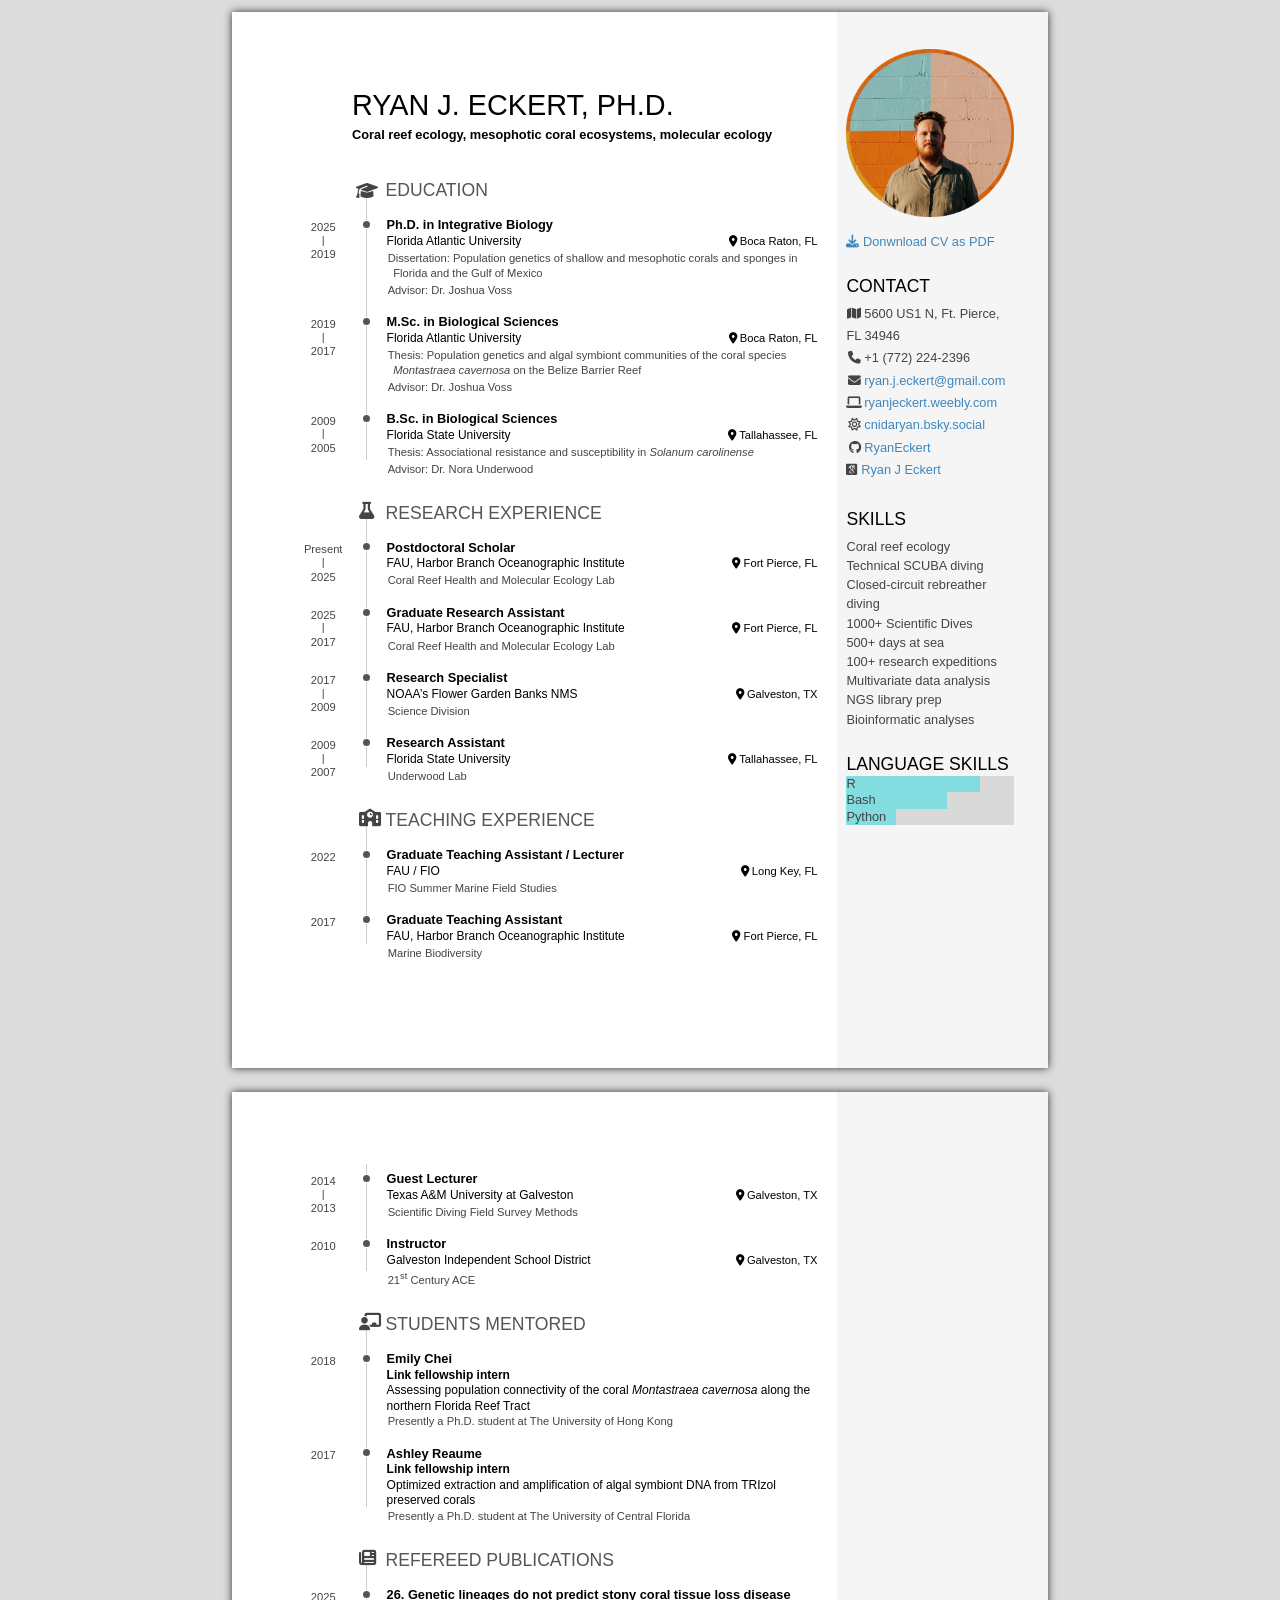
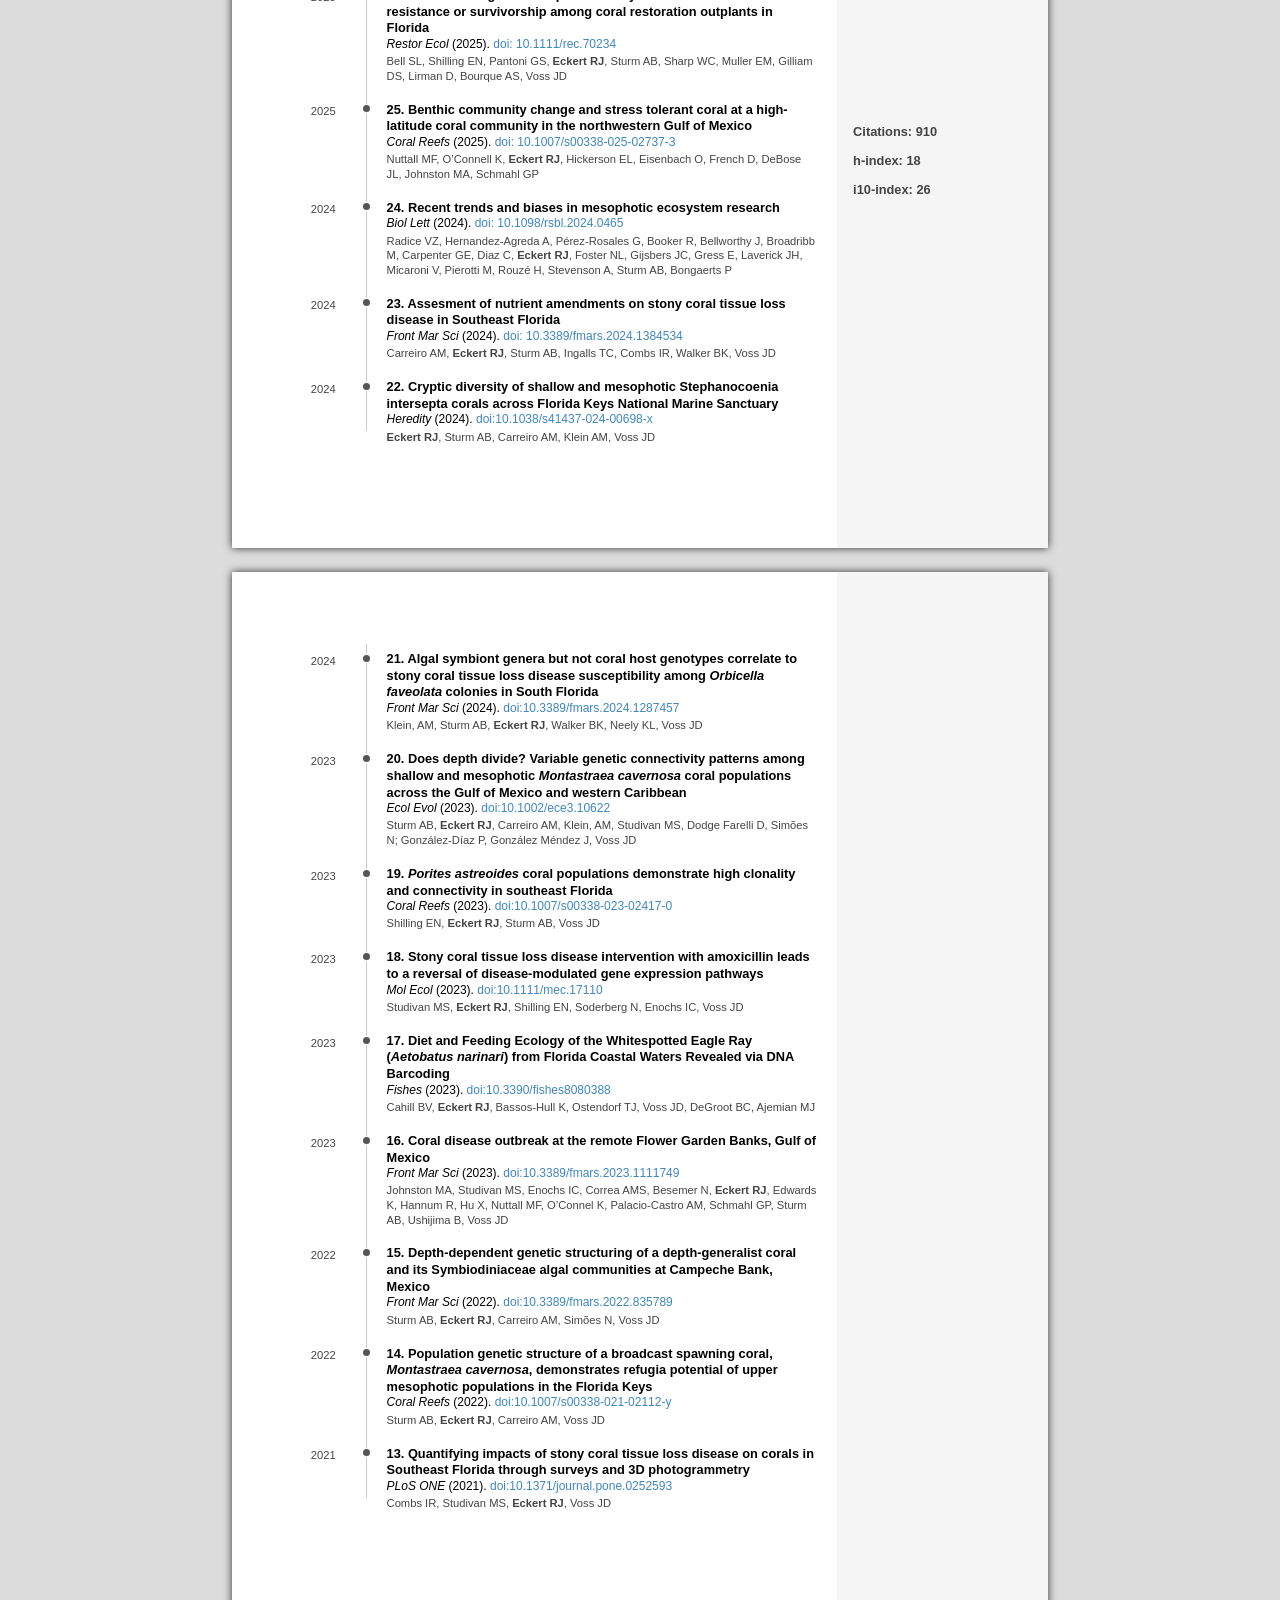
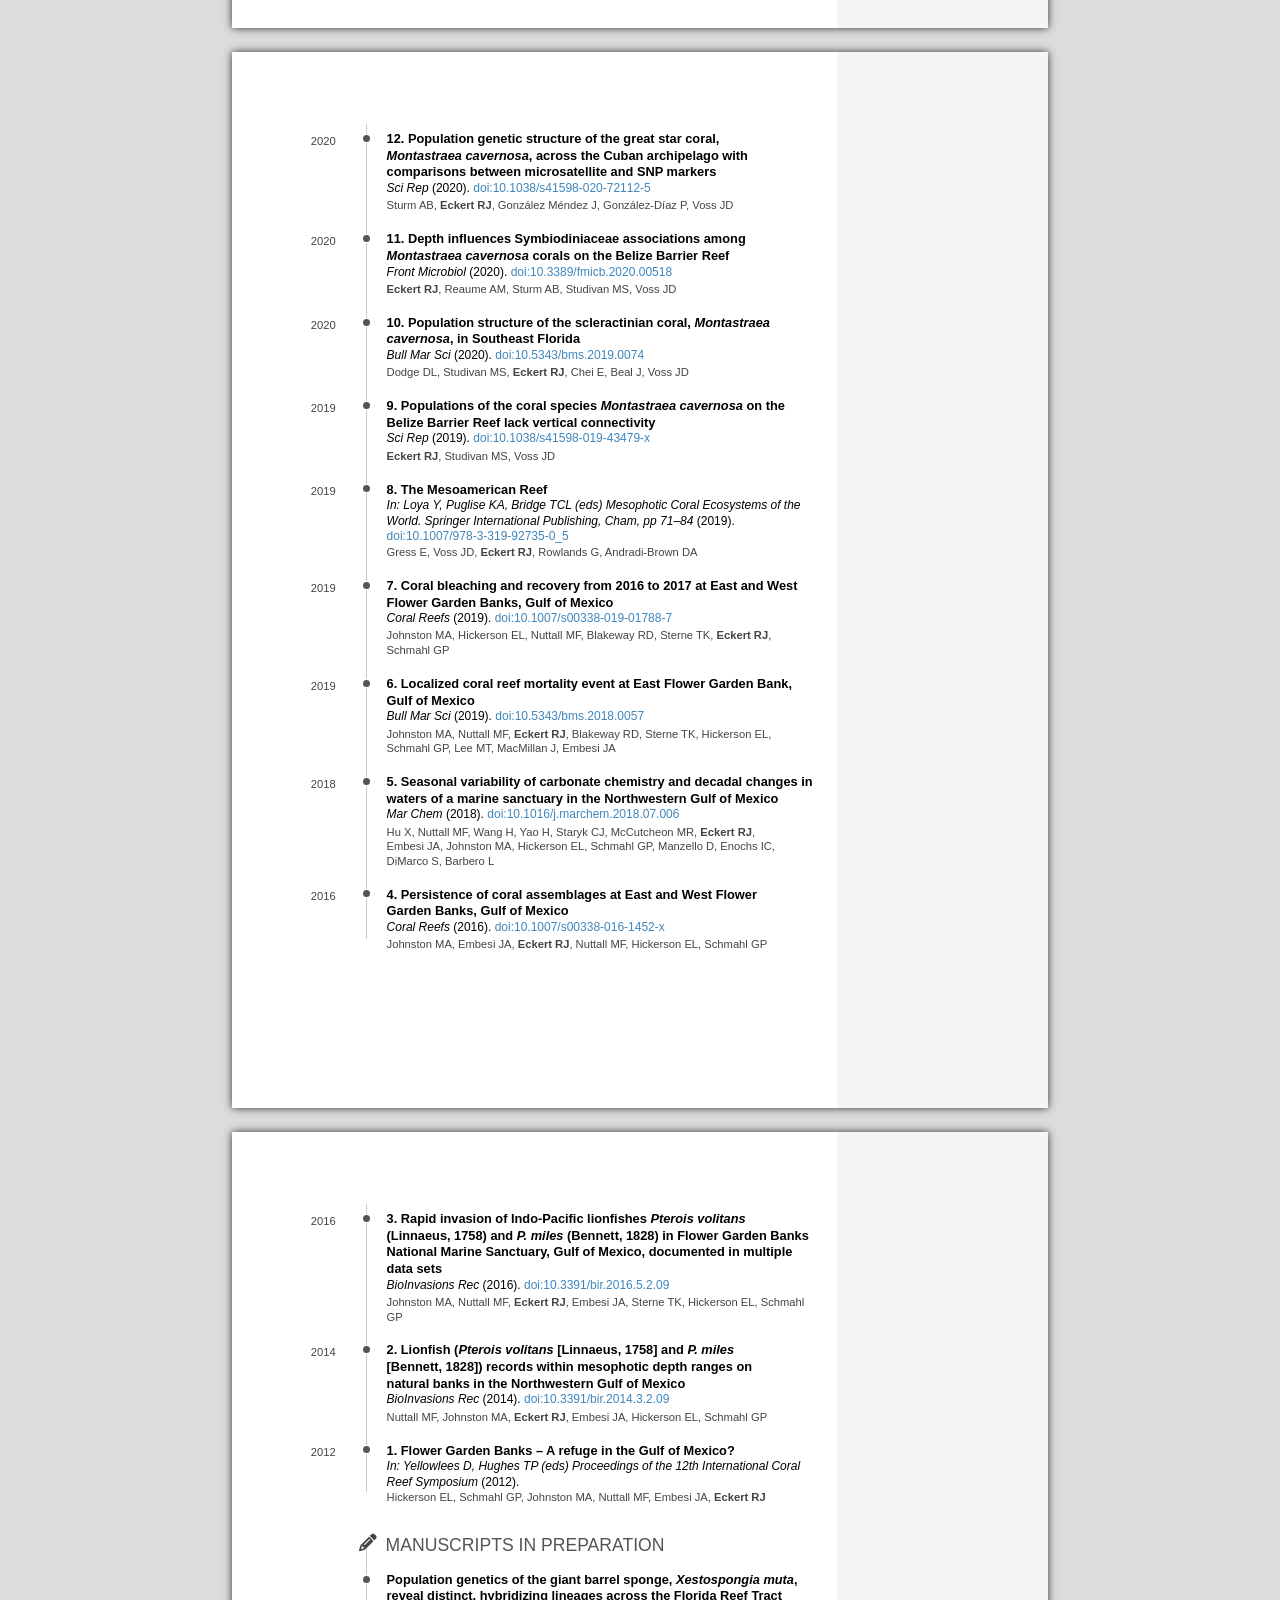
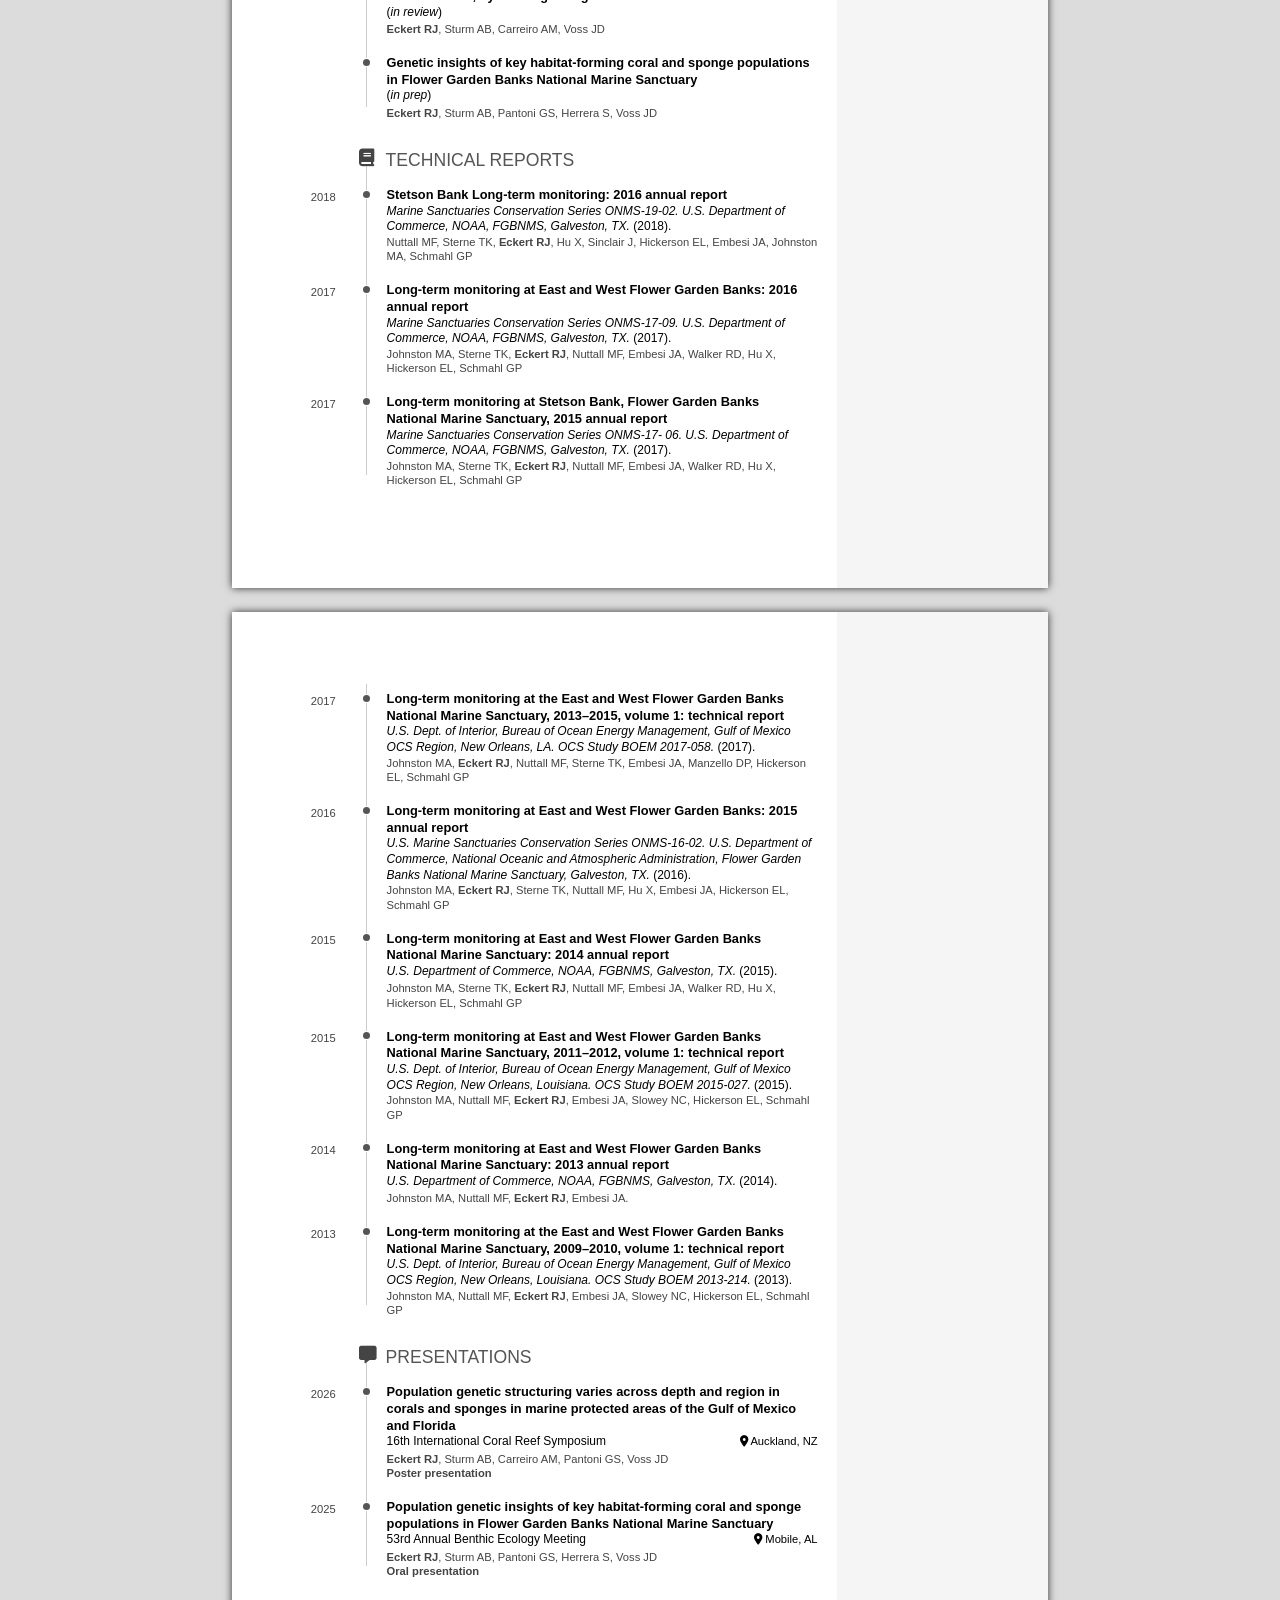
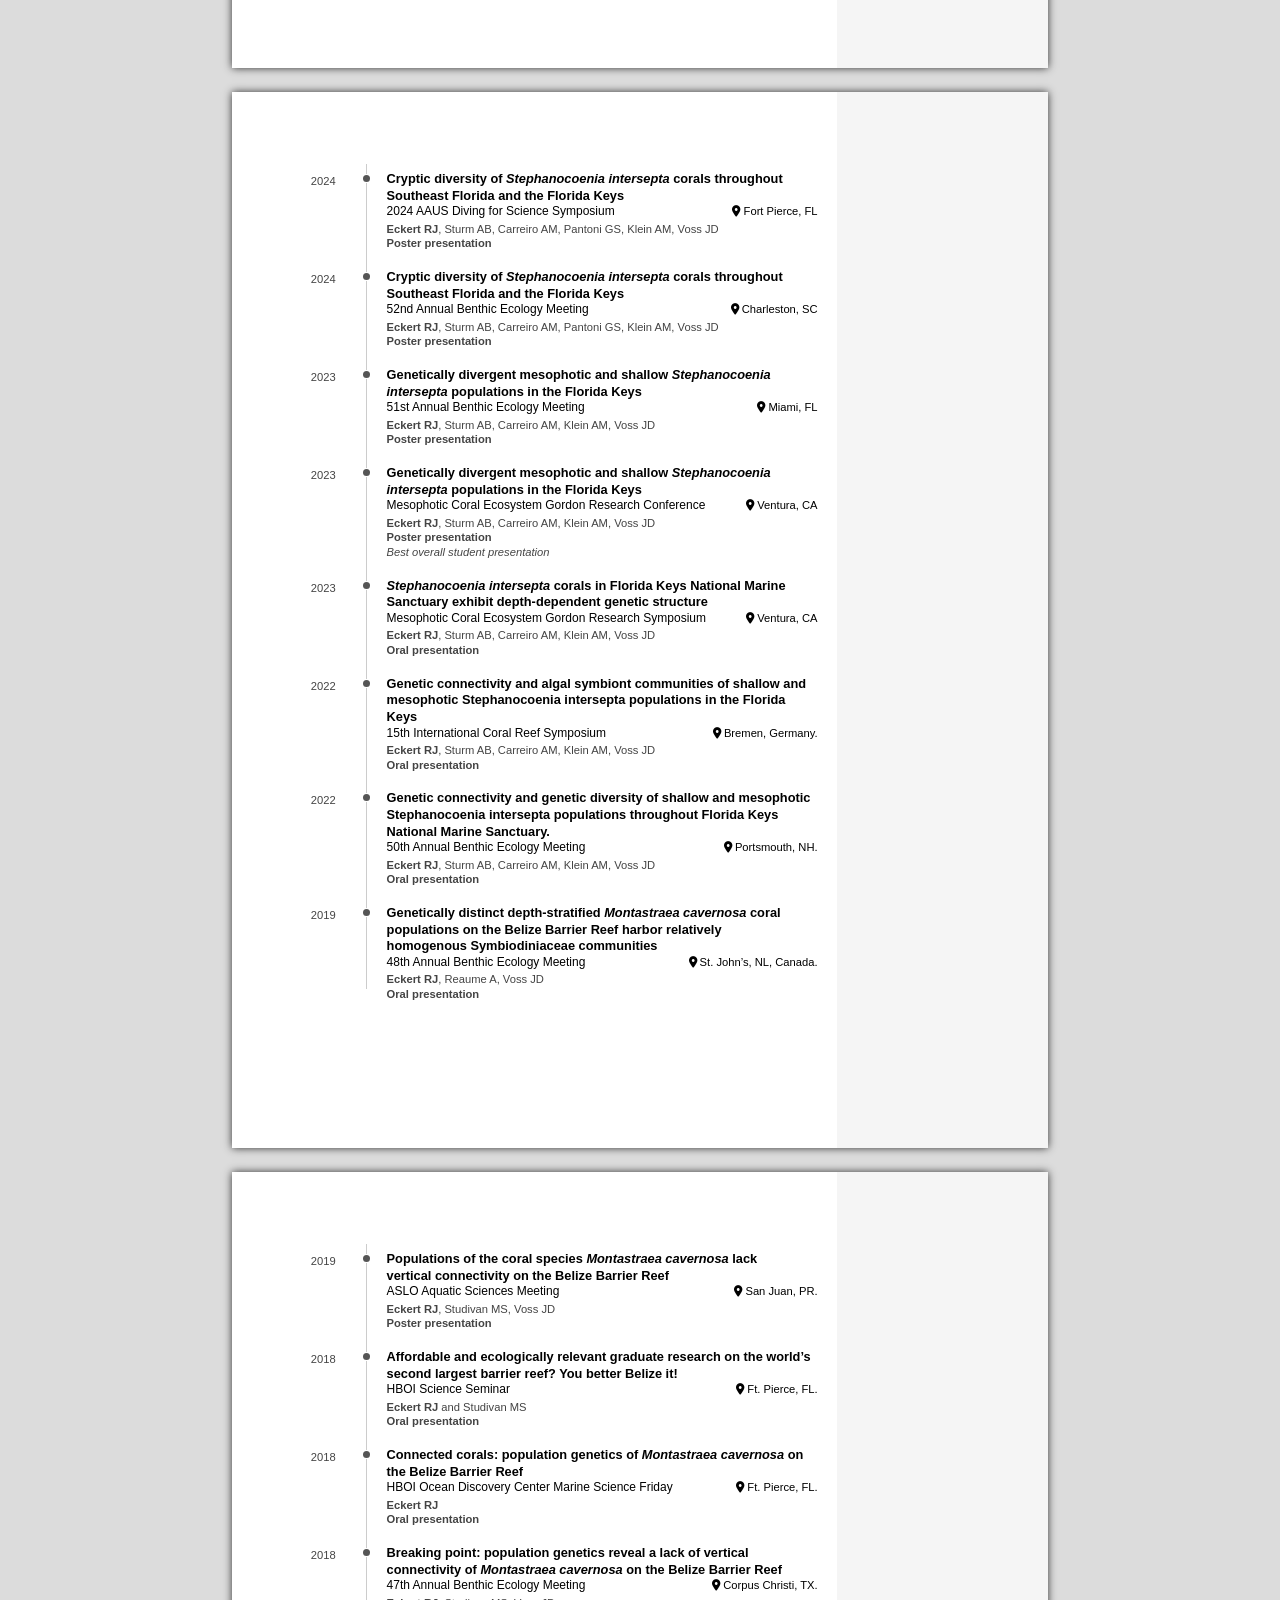
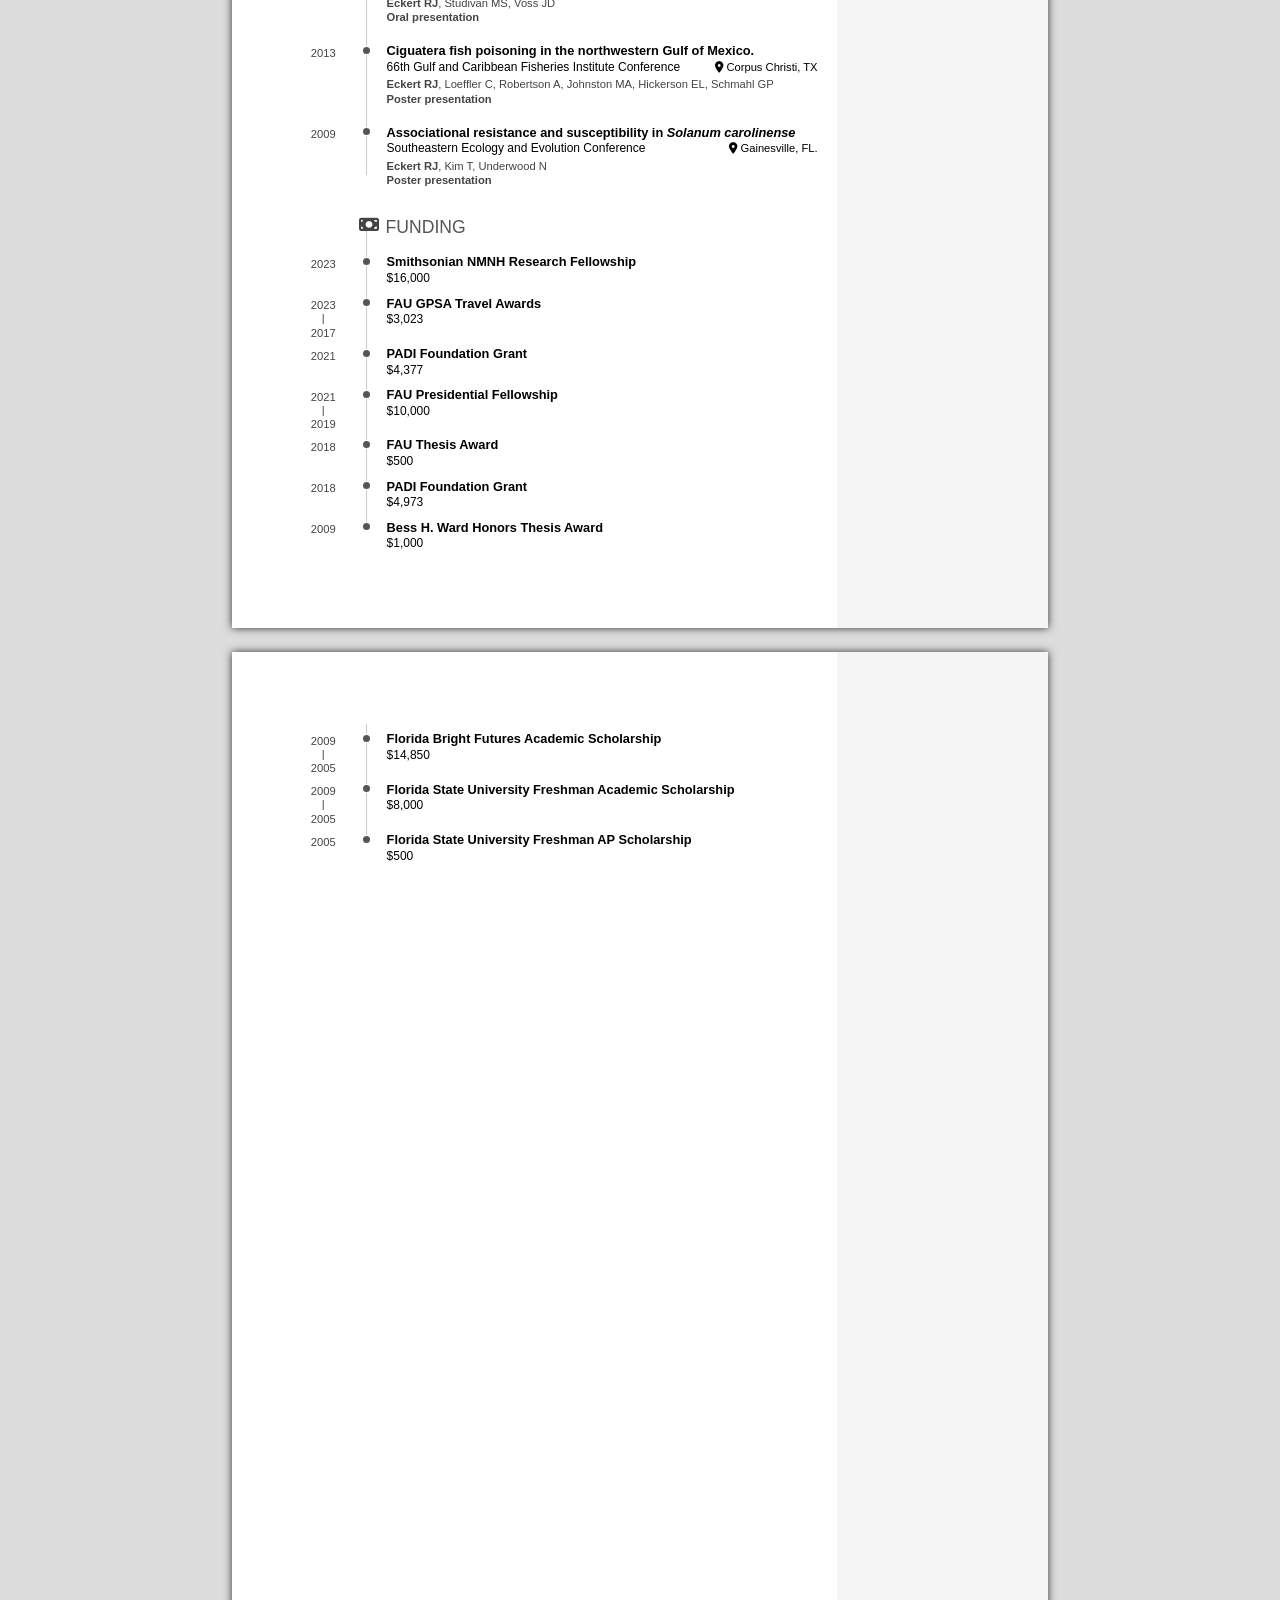
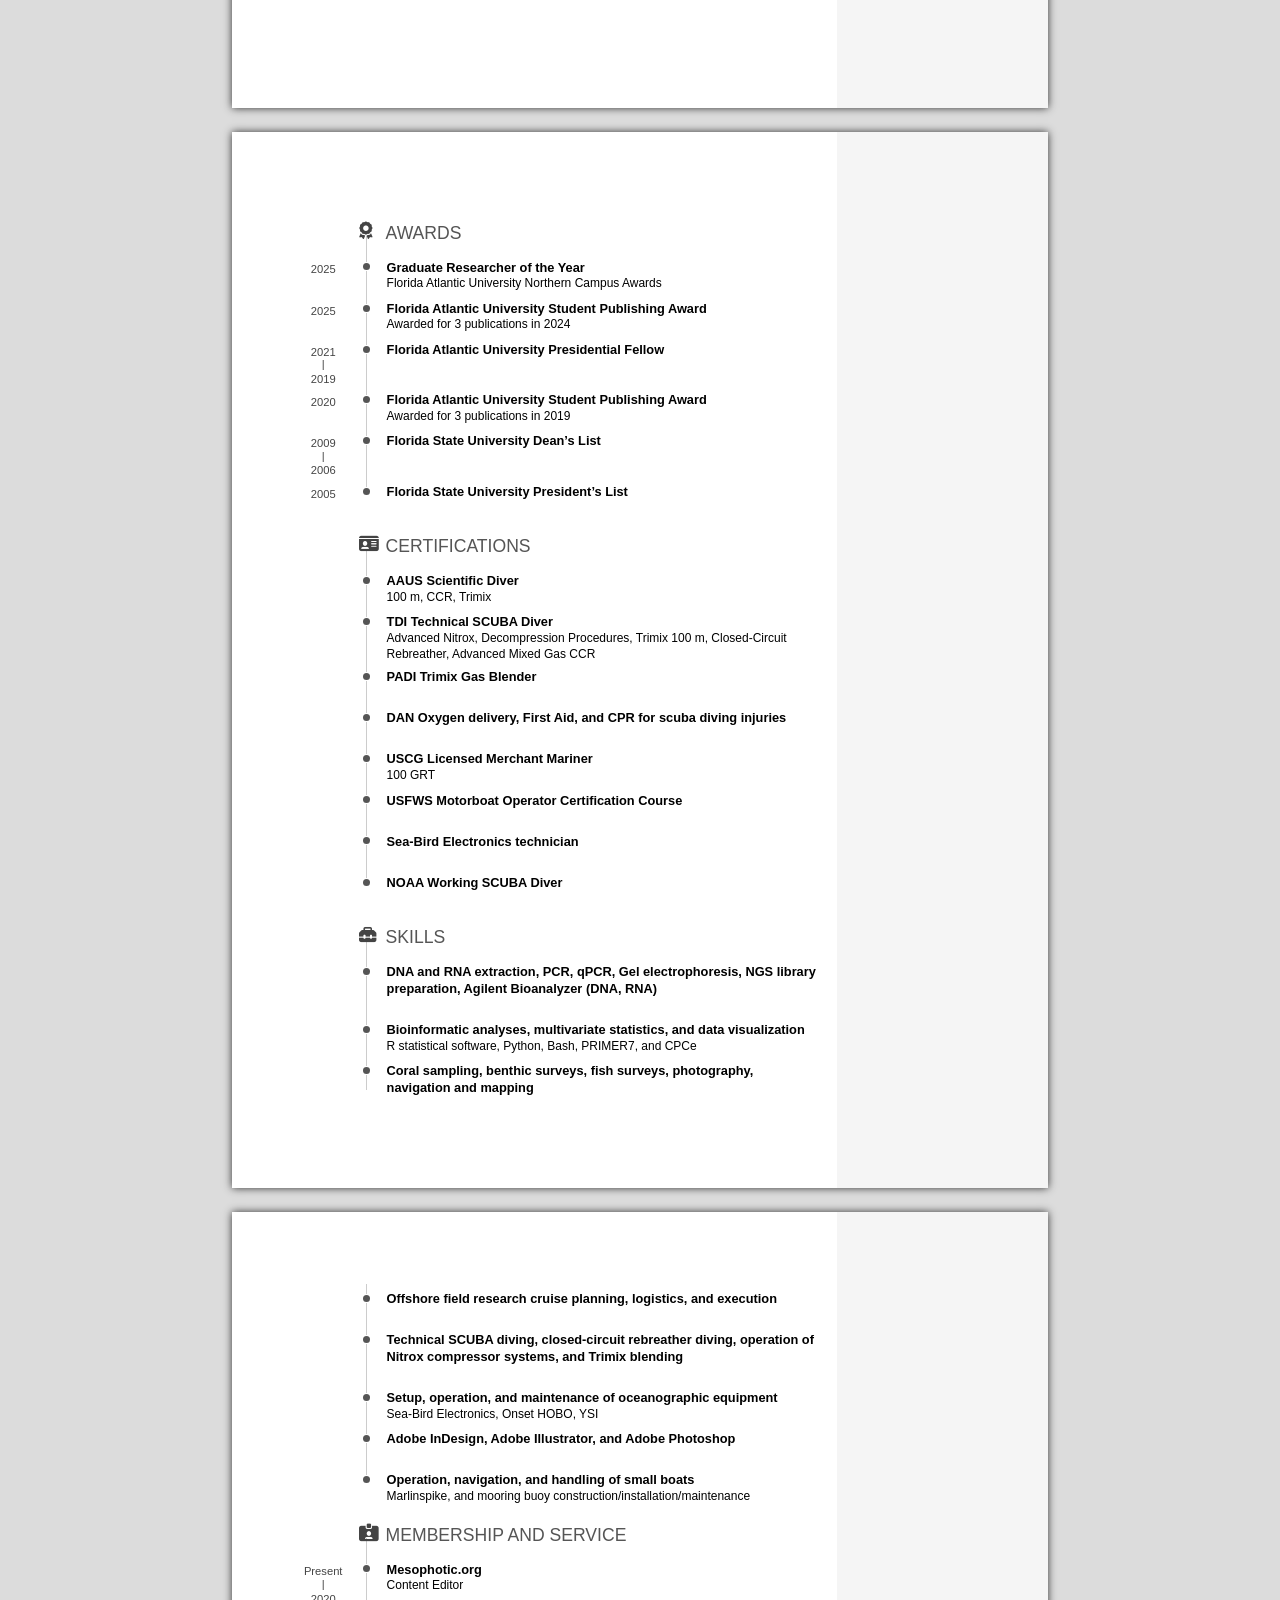
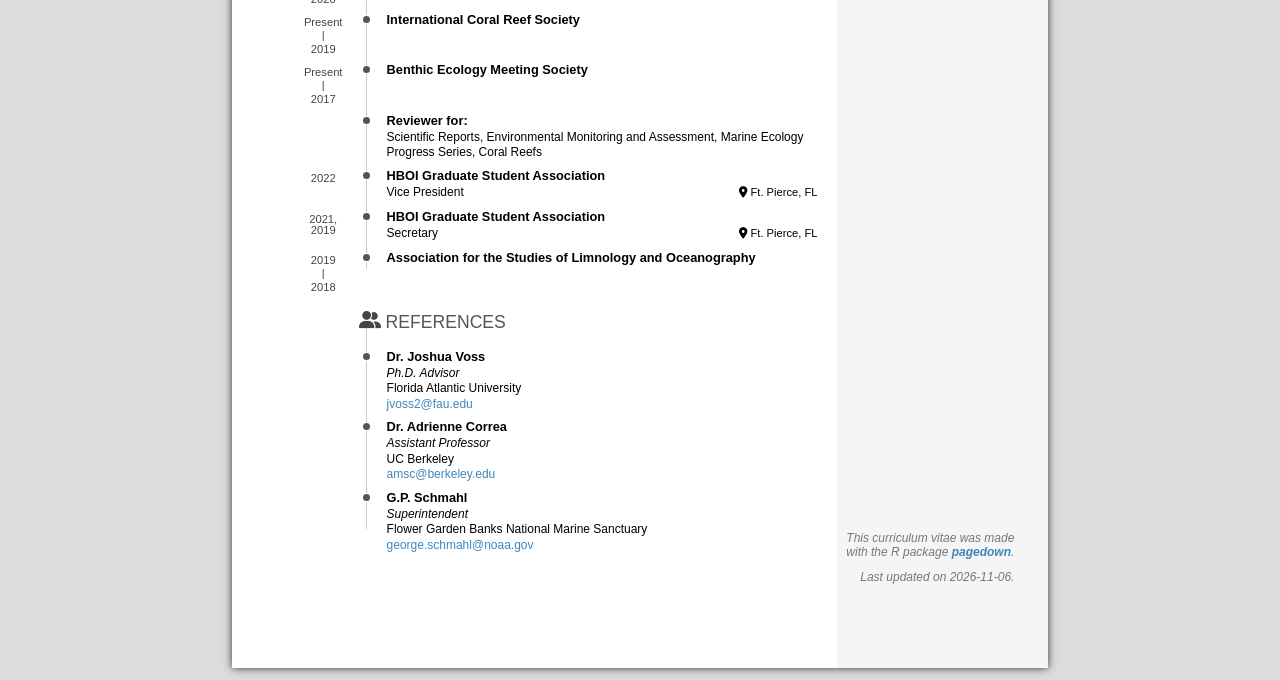
==== commit 922ea7e4: "update cv" ====
--- a/index.html
+++ b/index.html
@@ -7,7 +7,7 @@
     <meta name="viewport" content="width=device-width, initial-scale=1">
 
     <meta name="author" content="Ryan J. Eckert" />
-    <meta name="date" content="2026-09-24" />
+    <meta name="date" content="2026-11-06" />
     <title>Ryan J. Eckert’s CV</title>
 
     
@@ -32547,7 +32547,7 @@
 <div class="aside">
 <p><br><br><br><br><br><br><br><br><br><br></p>
 <ul>
-<li><p><strong>Citations: 876</strong></p></li>
+<li><p><strong>Citations: 910</strong></p></li>
 <li><p><strong>h-index: 18</strong></p></li>
 <li><p><strong>i10-index: 26</strong></p></li>
 </ul>
@@ -33229,7 +33229,7 @@
 <h2>Disclaimer</h2>
 <p><br><br>
 This curriculum vitae was made with the R package <a href="https://github.com/rstudio/pagedown"><strong>pagedown</strong></a>.</p>
-<p>Last updated on 2026-09-24.</p>
+<p>Last updated on 2026-11-06.</p>
 </div>
 </div>
 
